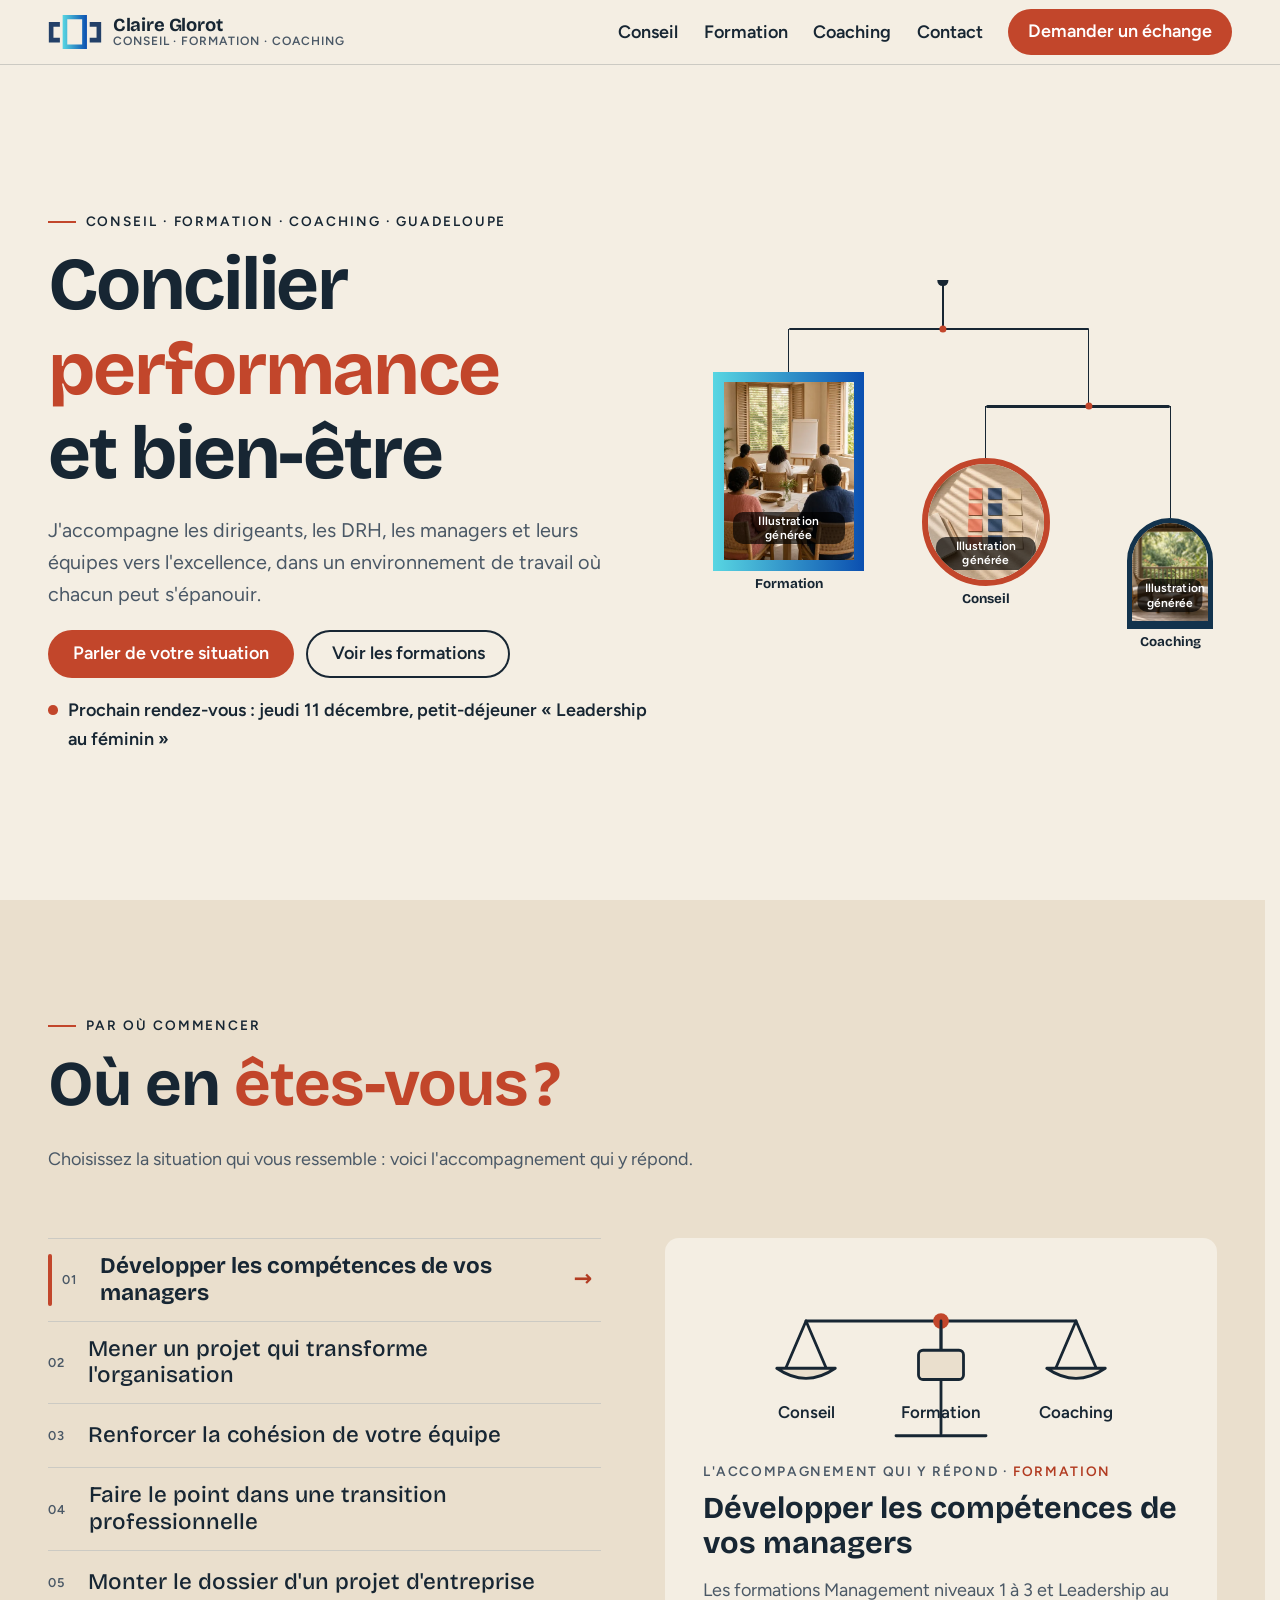
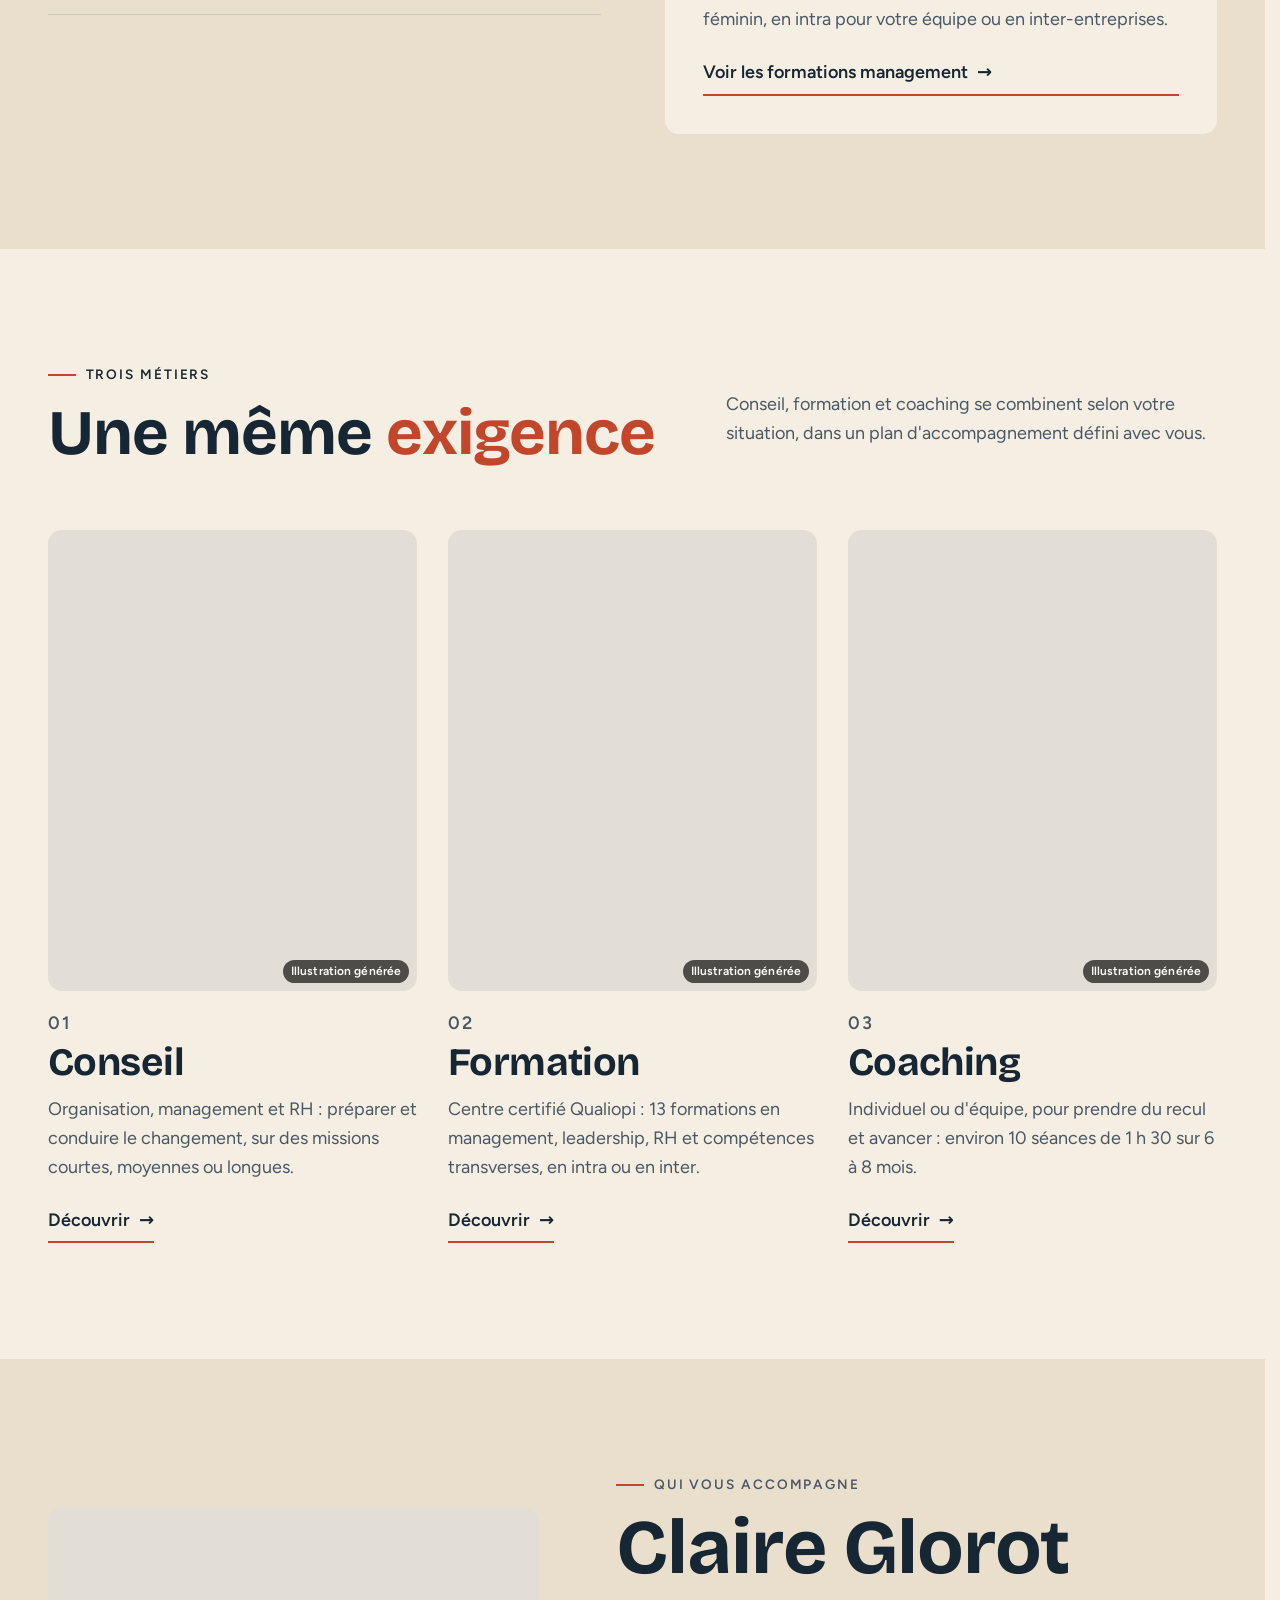
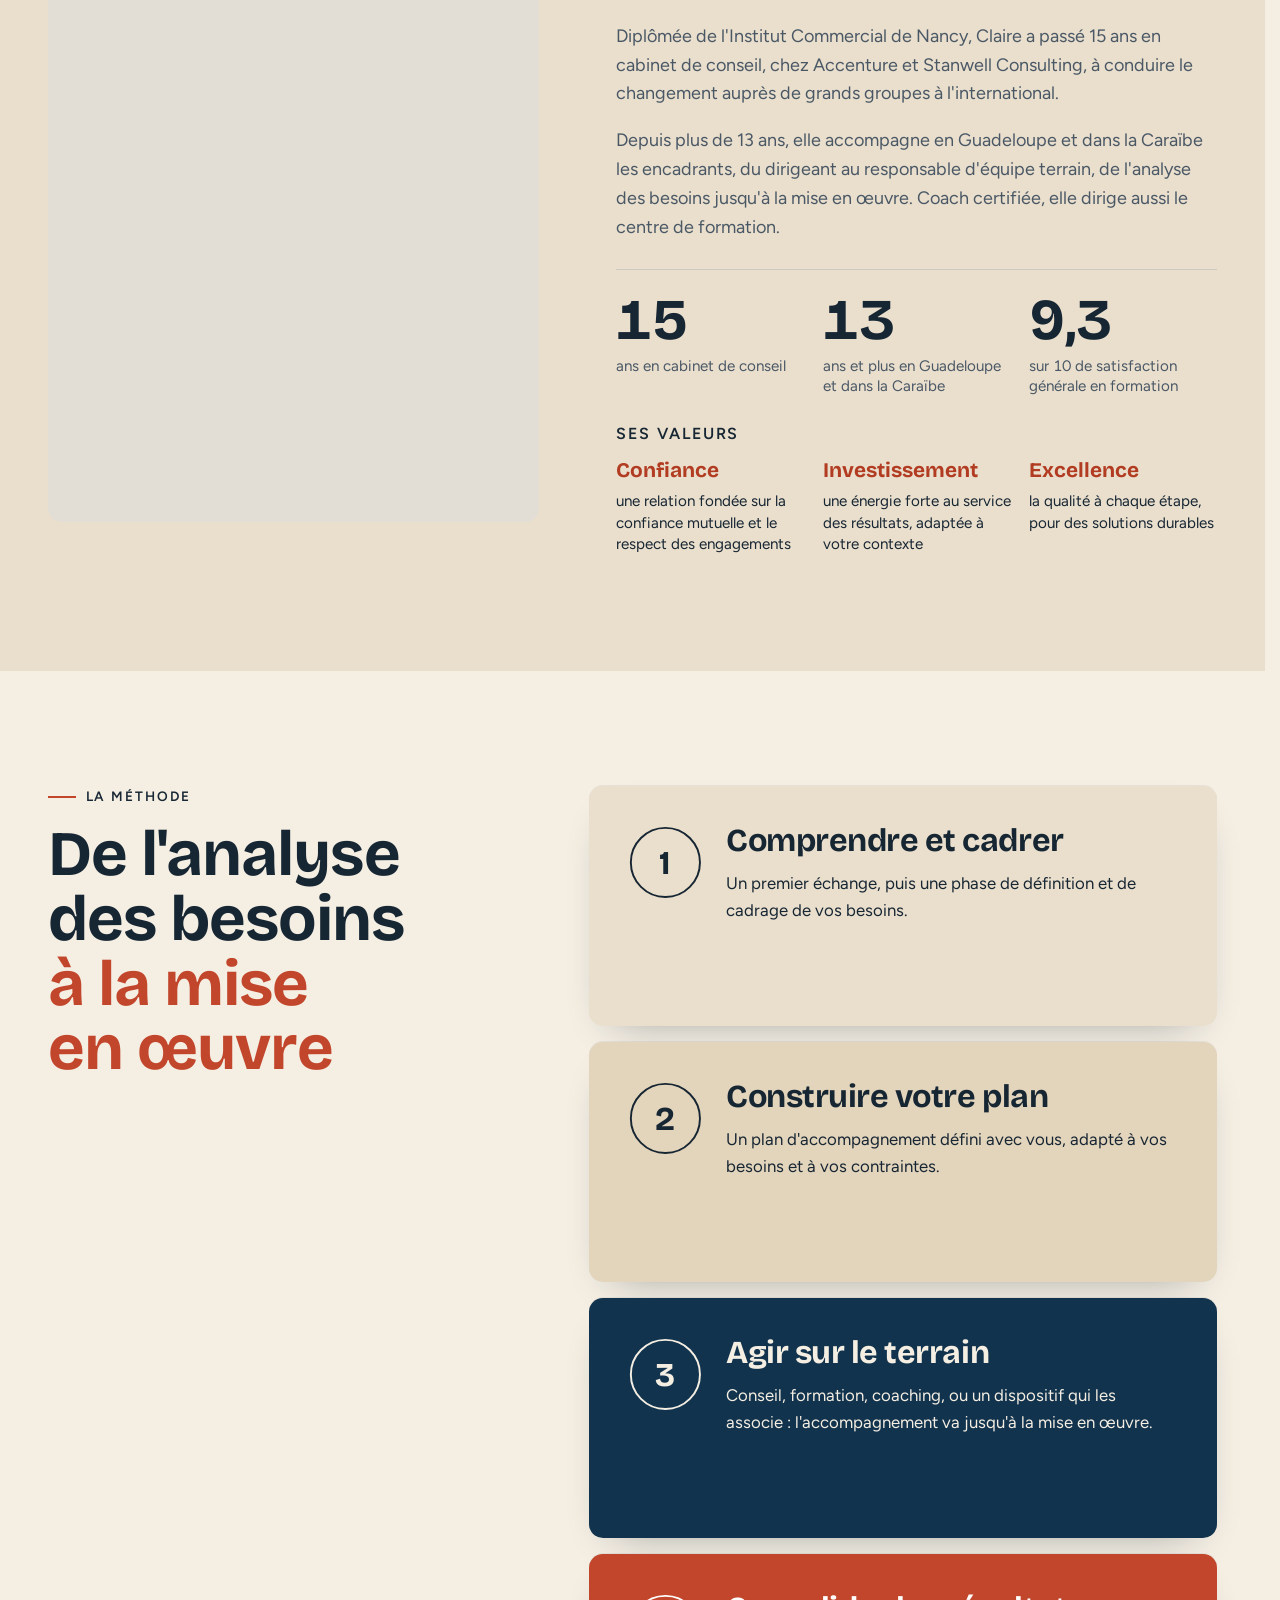
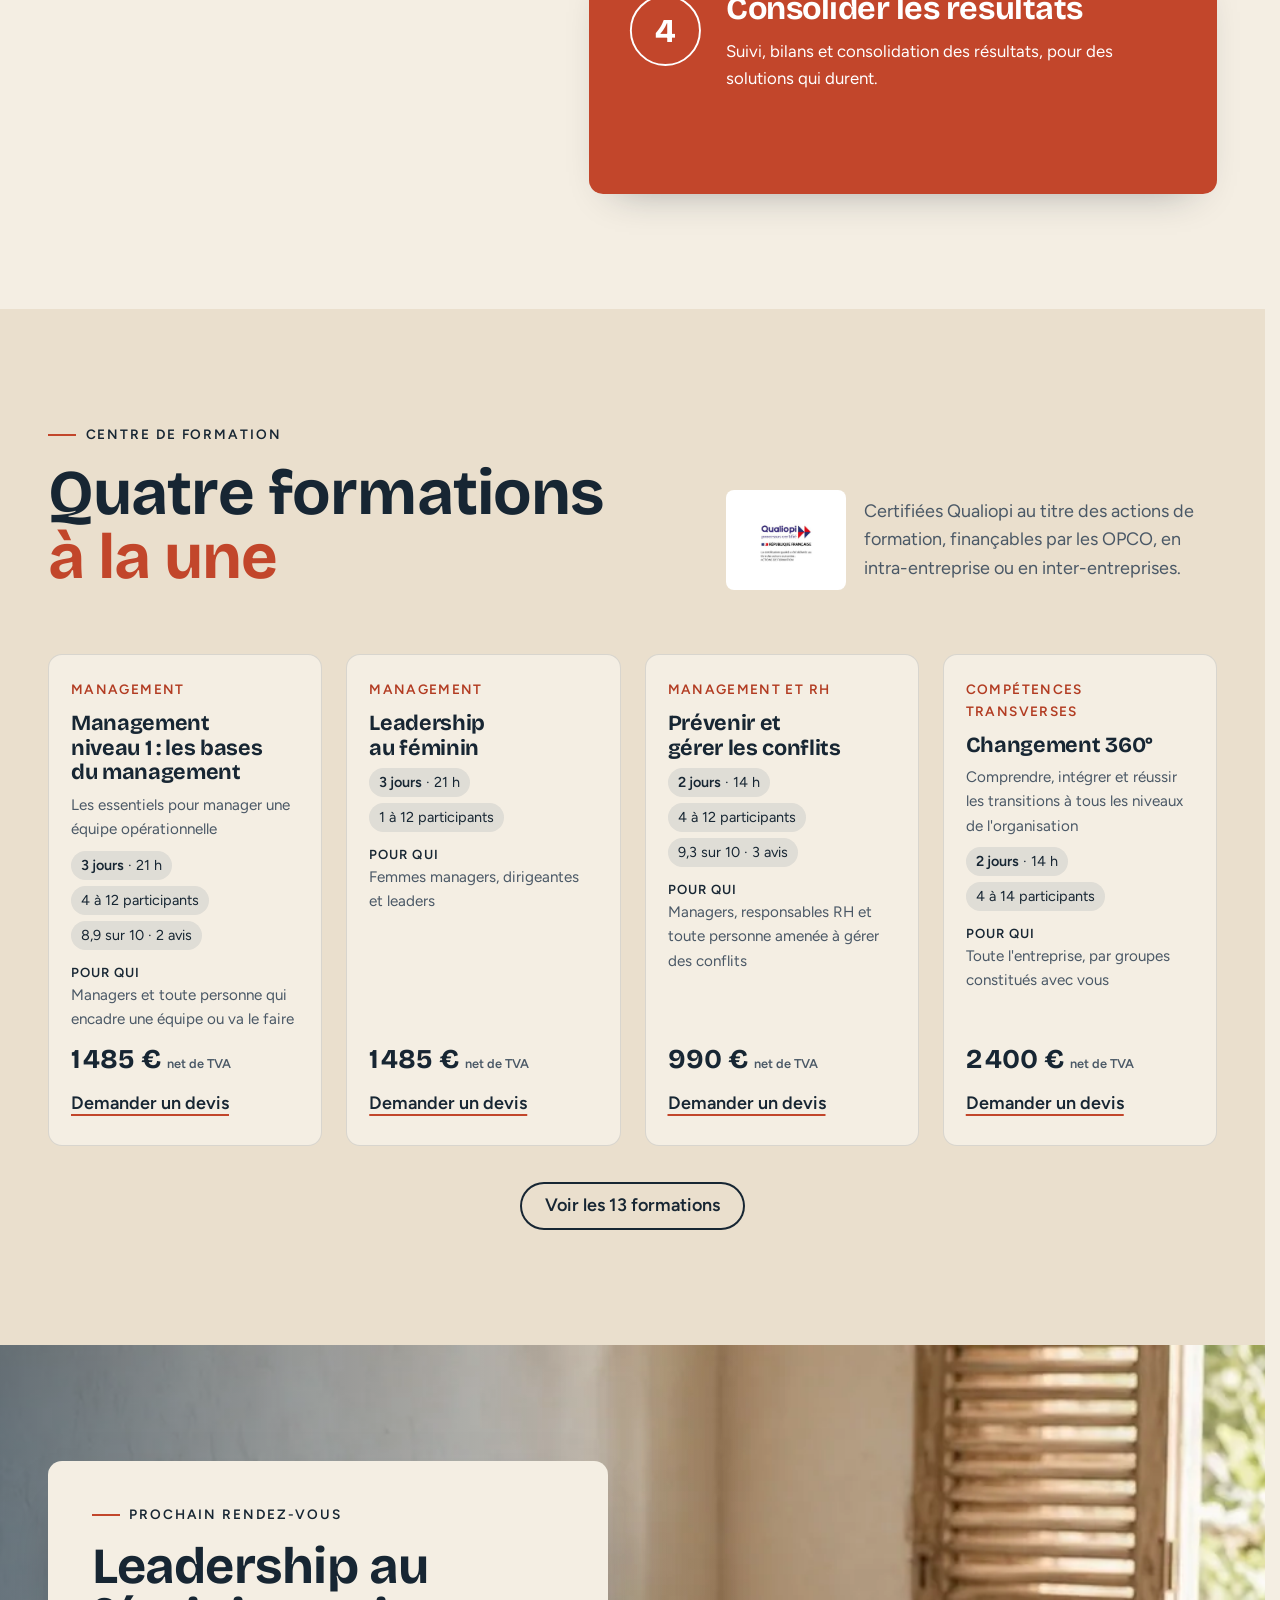
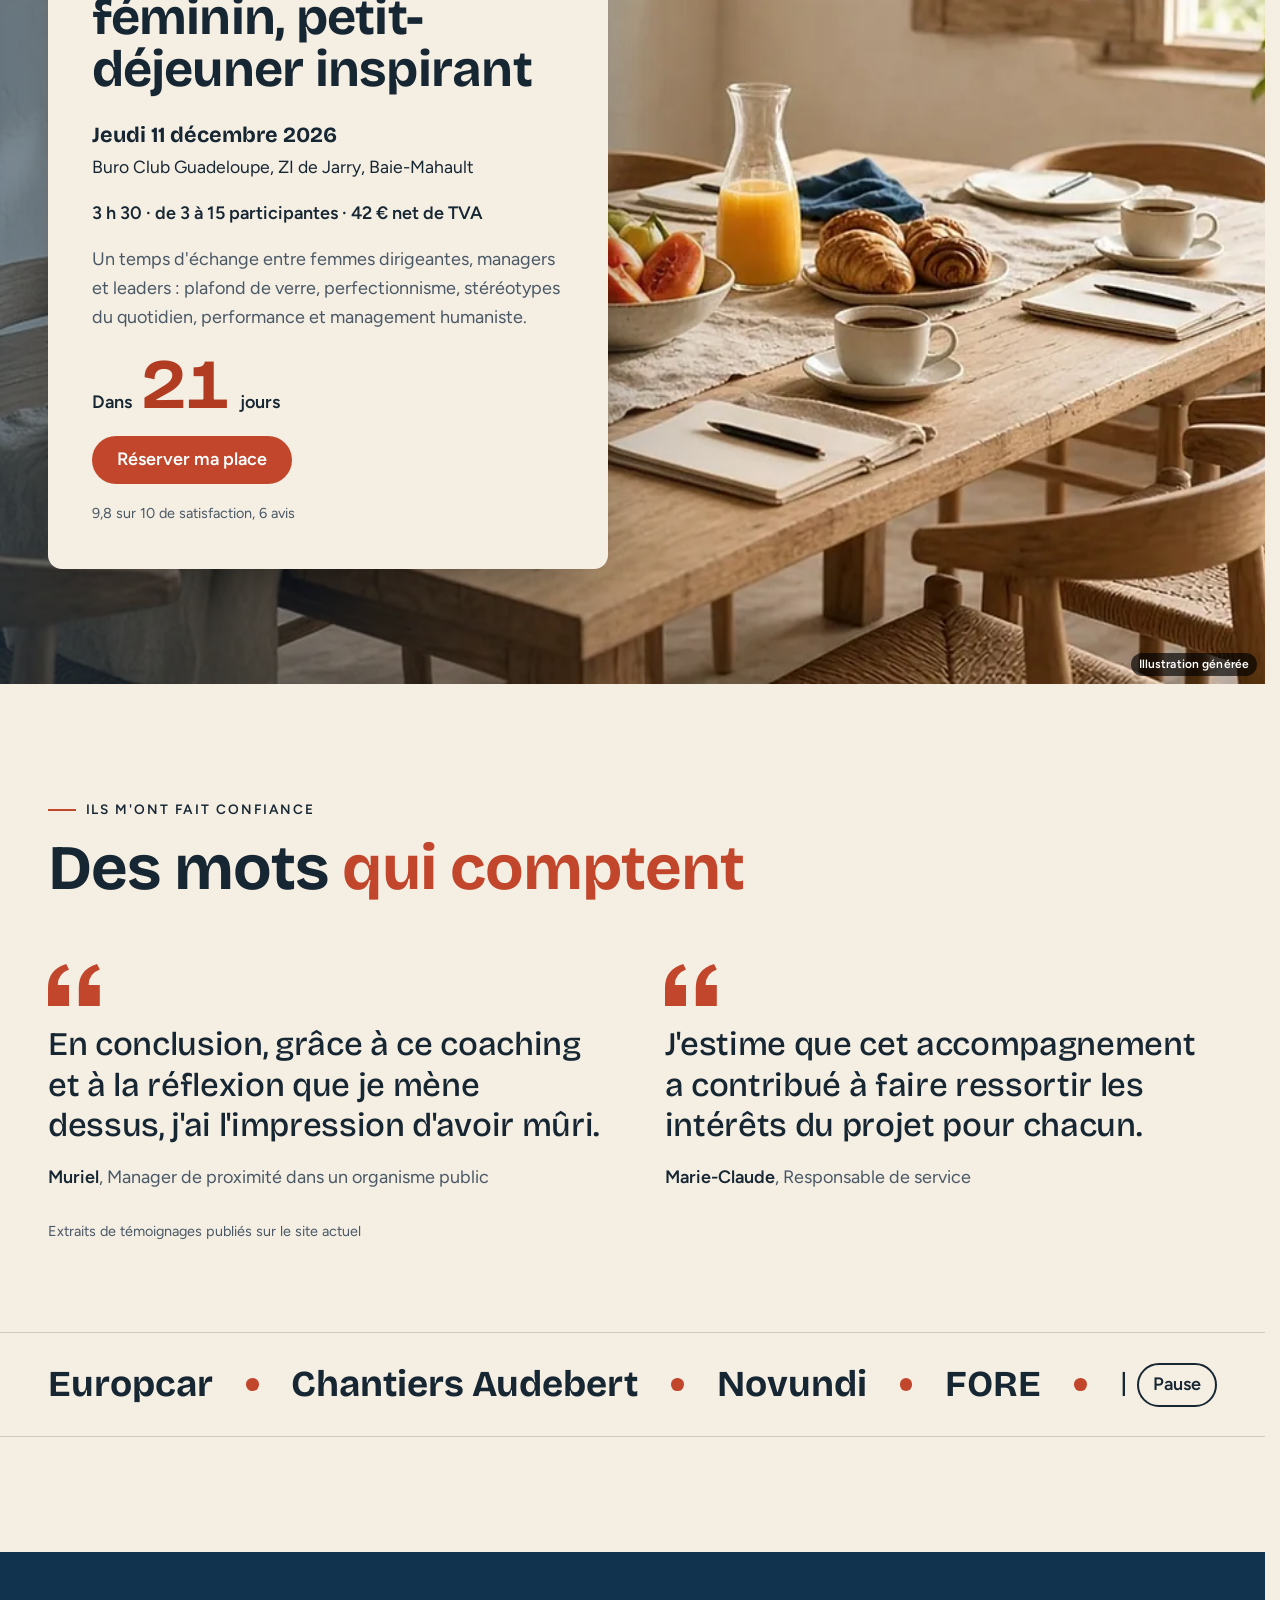
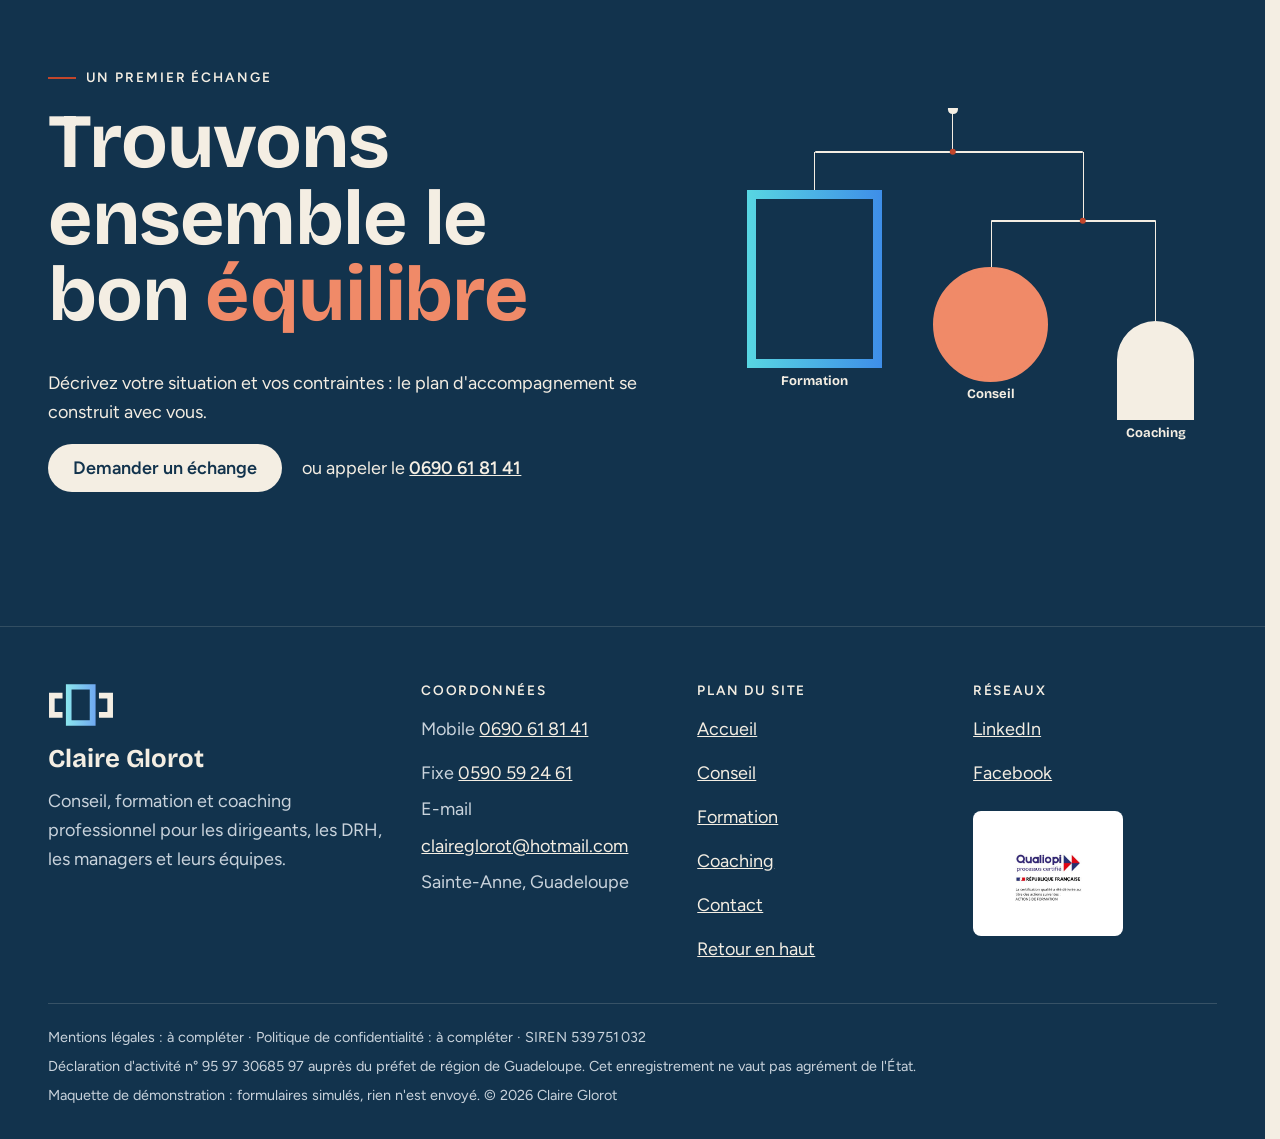
==== index.html @ 0be49cc4 "Maquette v1 Claire Glorot" ====
<!doctype html>
<html lang="fr" data-v="1" data-curseur>
<head>
<meta charset="utf-8">
<meta name="viewport" content="width=device-width, initial-scale=1, viewport-fit=cover">
<title>Claire Glorot · Conseil, formation et coaching en Guadeloupe</title>
<meta name="description" content="Conseil en organisation, management et RH, centre de formation certifié Qualiopi et coaching professionnel pour les dirigeants, DRH et managers, en Guadeloupe et dans la Caraïbe.">
<meta name="robots" content="noindex, nofollow">
<link rel="canonical" href="https://claireglorot-maquette.vercel.app/">
<style>:root{--fond:#F4EEE3;--texte:#172633;--voile-fond:#12334D;--ouverture-fond:#F4EEE3;--menu-fond:#F4EEE3}:root { --entete-h: 72px; --barres-h: 0px; } html { background: var(--fond); color: var(--texte); scrollbar-gutter: stable; } body { margin: 0; background: var(--fond); } html.js:not(.secours):not([data-arrivee="retour"]) [data-anime] { opacity: 0; } html.js:not(.secours):not([data-arrivee="retour"]) [data-anime].vu { opacity: 1; } [data-voile] { position: fixed; inset: 0; z-index: 900; background: var(--voile-fond); transform: translateY(100%); visibility: hidden; pointer-events: none; } html[data-arrivee="voile"]:not(.voile-leve):not(.secours) [data-voile] { transform: none; visibility: visible; } html.secours [data-voile] { visibility: hidden !important; } .ouverture-panneau { position: fixed; inset: 0; z-index: 850; display: none; place-content: center; justify-items: center; background: var(--ouverture-fond, var(--voile-fond)); color: var(--fond); text-align: center; } html.js[data-arrivee="intro"]:not(.secours):not(.intro-finie) .ouverture-panneau { display: grid; } html.defilement-bloque, html.defilement-bloque body, html.js[data-arrivee="intro"]:not(.secours):not(.intro-finie), html.js[data-arrivee="intro"]:not(.secours):not(.intro-finie) body, html[data-arrivee="voile"]:not(.voile-leve):not(.secours), html[data-arrivee="voile"]:not(.voile-leve):not(.secours) body { overflow: hidden; } html.js[data-arrivee="intro"]:not(.secours):not(.intro-finie) { background-color: var(--ouverture-fond, var(--voile-fond)); } html[data-arrivee="voile"]:not(.voile-leve):not(.secours) { background-color: var(--voile-fond); }</style>
<script>(function () {
var d = document.documentElement, ss = null, ls = null;
try { ss = window.sessionStorage; ls = window.localStorage; } catch (e) {}
d.classList.add('js');
var nav = performance.getEntriesByType ? performance.getEntriesByType('navigation')[0] : null;
var type = nav ? nav.type : 'navigate';
var depart = null;
try { depart = JSON.parse(ss.getItem('socle:depart') || 'null'); ss.removeItem('socle:depart'); } catch (e) {}
if (depart && !(Date.now() - depart.t < 15000)) depart = null;
var mode = type === 'back_forward' ? 'retour' : type === 'reload' ? 'intro' : depart ? 'voile' : 'intro';
d.setAttribute('data-arrivee', mode);
if (mode === 'voile' && depart.couleur) d.style.setProperty('--voile-fond', depart.couleur);
if (type === 'reload' && 'scrollRestoration' in history) {
history.scrollRestoration = 'manual';
}
try {
var choisie = ls && ls.getItem('socle:langue');
var langue = (d.lang || '').slice(0, 2);
if (choisie && choisie !== langue && type === 'navigate' && !depart) {
var alt = document.querySelector('link[rel="alternate"][hreflang="' + choisie + '"]');
if (alt) location.replace(new URL(alt.href).pathname + location.search + location.hash);
}
} catch (e) {}
setTimeout(function () { if (!d.classList.contains('demarre')) d.classList.add('secours'); }, 2000);
})();</script>
<link rel="preload" href="/assets/fonts/bricolage-700.woff2" as="font" type="font/woff2" crossorigin>
<link rel="preload" href="/assets/fonts/figtree-400.woff2" as="font" type="font/woff2" crossorigin>
<link rel="stylesheet" href="/assets/css/socle.css?v=1">
<link rel="stylesheet" href="/assets/css/modules.css?v=1">
<link rel="stylesheet" href="/assets/css/site.css?v=1">
<link rel="modulepreload" href="/assets/js/site.js?v=1">
<link rel="modulepreload" href="/assets/js/socle/index.js?v=1">
<script src="/assets/vendor/gsap.min.js" defer></script>
<script src="/assets/vendor/ScrollTrigger.min.js" defer></script>
<script src="/assets/vendor/SplitText.min.js" defer></script>
<script type="module" src="/assets/js/site.js?v=1"></script>
<meta name="theme-color" content="#F4EEE3">
<link rel="icon" href="/assets/images/favicon.svg" type="image/svg+xml">
<link rel="apple-touch-icon" href="/assets/images/apple-touch-icon.png">
<meta property="og:type" content="website">
<meta property="og:site_name" content="Claire Glorot">
<meta property="og:locale" content="fr_FR">
<meta property="og:title" content="Claire Glorot · Conseil, formation et coaching en Guadeloupe">
<meta property="og:description" content="Conseil en organisation, management et RH, centre de formation certifié Qualiopi et coaching professionnel pour les dirigeants, DRH et managers, en Guadeloupe et dans la Caraïbe.">
<meta property="og:url" content="https://claireglorot-maquette.vercel.app/">
<meta property="og:image" content="https://claireglorot-maquette.vercel.app/assets/partage/accueil-fr.jpg">
<meta property="og:image:width" content="1200">
<meta property="og:image:height" content="630">
<meta property="og:image:alt" content="Claire Glorot : concilier performance et bien-être">
<meta name="twitter:card" content="summary_large_image">
<script type="application/ld+json">{"@context":"https://schema.org","@type":"ProfessionalService","name":"Claire Glorot, conseil, formation et coaching professionnel","url":"https://claireglorot-maquette.vercel.app/","telephone":"+590690618141","email":"claireglorot@hotmail.com","address":{"@type":"PostalAddress","addressLocality":"Sainte-Anne","postalCode":"97180","addressRegion":"Guadeloupe","addressCountry":"FR"},"areaServed":["Guadeloupe","Caraïbe"],"founder":{"@type":"Person","name":"Claire Glorot"},"sameAs":["https://www.linkedin.com/in/claire-glorot-b45486/","https://www.facebook.com/claireglorot.formation"],"description":"Conseil en organisation, management et RH, centre de formation certifié Qualiopi et coaching professionnel."}</script>
</head>
<body id="haut">
<div data-voile data-forme="vague" aria-hidden="true"><svg class="voile-vague voile-vague--haut" viewBox="0 0 1440 120" preserveAspectRatio="none" aria-hidden="true"><path d="M0 120 C 240 20 480 20 720 70 S 1200 130 1440 40 V 120 H 0 Z"/></svg><svg class="voile-vague voile-vague--bas" viewBox="0 0 1440 120" preserveAspectRatio="none" aria-hidden="true"><path d="M0 0 C 240 100 480 100 720 50 S 1200 -10 1440 80 V 0 H 0 Z"/></svg><div class="voile-contenu"><img src="/assets/images/logo-clair.svg" alt="" width="84" height="56"><span data-voile-libelle>Accueil</span></div></div>
<div class="ouverture-panneau" data-ouverture aria-hidden="true">
  <img class="ouverture-logo" src="/assets/images/logo.svg" alt="" width="96" height="64" data-ouverture-objet>
  <p class="ouverture-nom">Claire Glorot</p>
  <span class="ouverture-trait"></span>
  <p class="ouverture-ligne">Conseil · Formation · Coaching</p>
</div>
<a class="evitement" href="#contenu">Aller au contenu</a>
<header data-entete>
  <div class="entete-rangee">
    <a class="entete-logo" href="/" data-libelle="Accueil" aria-label="Claire Glorot, Accueil" aria-current="page">
      <img src="/assets/images/logo.svg" alt="" width="54" height="36"><span class="entete-nom">Claire Glorot<small>Conseil · Formation · Coaching</small></span>
    </a>
    <nav data-nav aria-label="Navigation principale">
      <ul><li><a href="/conseil" data-libelle="Conseil">Conseil</a></li><li><a href="/formation" data-libelle="Formation">Formation</a></li><li><a href="/coaching" data-libelle="Coaching">Coaching</a></li><li><a href="/contact" data-libelle="Contact">Contact</a></li></ul>
    </nav>
    <div class="entete-actions">
      <a class="bouton" href="/contact#demande" data-libelle="Contact">Demander un échange</a>
      <button type="button" data-menu-bouton aria-controls="menu" aria-expanded="false" data-libelle-ouvrir="Menu" data-libelle-fermer="Fermer"><span data-libelle-bouton>Menu</span></button>
      <a class="menu-sansjs" href="#menu" data-menu-lien>Menu</a>
    </div>
  </div>
</header>
<script>/* Avant le premier affichage : rangées de la navigation (même règle que ajusterNav dans assets/js/socle/entete.js)
   et hauteur réelle de l'en-tête, pour que rien ne saute quand le JavaScript du site prend la main. */
(function () {
  var h = document.documentElement, u = document.querySelector('[data-nav] ul'), e = document.querySelector('[data-entete]');
  if (u) {
    var deborde = function () { return u.scrollWidth > u.clientWidth + 1; }, c = deborde();
    if (c && window.matchMedia('(min-width: 900px)').matches) {
      h.classList.add('nav-deux-rangees'); c = deborde();
      if (c) { h.classList.add('nav-deux-lignes'); var a = u.querySelector('a'); c = !a || u.getBoundingClientRect().height > a.getBoundingClientRect().height * 2.5; }
      if (c) h.classList.remove('nav-deux-rangees', 'nav-deux-lignes');
    }
    if (c) h.classList.add('nav-compacte');
  }
  if (e) h.style.setProperty('--entete-h', Math.round(e.getBoundingClientRect().height) + 'px');
})();</script>
<span id="menu-ferme" aria-hidden="true"></span>
<div id="menu" data-menu role="dialog" aria-modal="true" aria-label="Menu">
  <p class="menu-sansjs-fermer"><a href="#menu-ferme">Fermer</a></p>
  <ul><li style="--i:0"><a href="/" class="menu-lien" data-libelle="Accueil" aria-current="page">Accueil</a></li><li style="--i:1"><a href="/conseil" class="menu-lien" data-libelle="Conseil">Conseil</a></li><li style="--i:2"><a href="/formation" class="menu-lien" data-libelle="Formation">Formation</a></li><li style="--i:3"><a href="/coaching" class="menu-lien" data-libelle="Coaching">Coaching</a></li><li style="--i:4"><a href="/contact" class="menu-lien" data-libelle="Contact">Contact</a></li></ul>
  <p><a class="bouton" href="tel:+590690618141">Appeler 0690 61 81 41</a></p>
</div>
<main id="contenu" tabindex="-1">
<section class="hero ecran" id="debut">
  <div class="hero-texte">
    <p class="surtitre hero-surtitre masque-ecran-tres-bas">Conseil · Formation · Coaching · Guadeloupe</p>
    <h1 class="hero-titre" data-anime="gsap">
      <span class="ligne-masque"><span class="hero-ligne">Concilier</span></span>
      <span class="ligne-masque"><span class="hero-ligne mot">performance</span></span>
      <span class="ligne-masque"><span class="hero-ligne">et bien-être</span></span>
    </h1>
    <p class="hero-intro masque-ecran-bas" data-anime="gsap">J&#39;accompagne les dirigeants, les DRH, les managers et leurs équipes vers l&#39;excellence, dans un environnement de travail où chacun peut s&#39;épanouir.</p>
    <p class="hero-actions" data-anime="gsap">
      <a href="/contact#demande" class="bouton" data-libelle="Contact" data-action-principale data-survol="magnetique">Parler de votre situation</a>
      <a href="/formation#catalogue" class="bouton bouton--contour masque-ecran-tres-bas" data-libelle="Formation">Voir les formations</a>
    </p>
    <p class="hero-info" data-anime="gsap" data-info-cle data-rdv-info><span class="point" aria-hidden="true"></span><span data-rdv-avant>Prochain rendez-vous : jeudi 11 décembre, petit-déjeuner « Leadership au féminin »</span><span data-rdv-apres hidden>Formations certifiées Qualiopi, finançables par les OPCO</span></p>
  </div>
  <div class="hero-mobile"><div class="mobile" data-grille="manipuler" data-mobile data-effet="mobile" data-souris data-visuel role="group" aria-label="Mobile en équilibre : conseil, formation et coaching">
  <span class="mobile-crochet" aria-hidden="true"></span>
  <div class="pivot pivot--a" data-pivot data-omega="3.4" data-gain="1">
    <span class="mobile-barre mobile-barre--a" aria-hidden="true"></span>
    <div class="pivot pivot--a1" data-pivot data-omega="4.6" data-gain="-1.2">
      <span class="mobile-fil mobile-fil--a1" aria-hidden="true"></span>
      <a class="piece piece--cadre" href="/formation" data-libelle="Formation" data-iris-centre>
      <span class="piece-forme"><figure class="media piece-media" data-grok style="--cadrage:50% 50%">
  <picture>
    <img src="/assets/images/grok/piece-formation-800.webp" srcset="/assets/images/grok/piece-formation-400.webp 400w, /assets/images/grok/piece-formation-800.webp 800w" sizes="200px" alt="Formation" width="800" height="1067" loading="lazy" decoding="async">
  </picture><figcaption class="mention-ia">Illustration générée</figcaption>
</figure></span>
      <span class="piece-nom">Formation</span>
    </a>
    </div>
    <div class="pivot pivot--a2" data-pivot data-omega="4" data-gain="1.4" data-tombe>
      <span class="mobile-fil mobile-fil--a2" aria-hidden="true"></span>
      <div class="pivot pivot--b" data-pivot data-omega="4.4" data-gain="-1.6">
        <span class="mobile-barre mobile-barre--b" aria-hidden="true"></span>
        <div class="pivot pivot--b1" data-pivot data-omega="5" data-gain="1.8">
          <span class="mobile-fil mobile-fil--b1" aria-hidden="true"></span>
          <a class="piece piece--rond" href="/conseil" data-libelle="Conseil">
      <span class="piece-forme"><figure class="media piece-media" data-grok style="--cadrage:50% 50%">
  <picture>
    <img src="/assets/images/grok/piece-conseil-800.webp" srcset="/assets/images/grok/piece-conseil-400.webp 400w, /assets/images/grok/piece-conseil-800.webp 800w" sizes="200px" alt="Conseil" width="800" height="800" loading="lazy" decoding="async">
  </picture><figcaption class="mention-ia">Illustration générée</figcaption>
</figure></span>
      <span class="piece-nom">Conseil</span>
    </a>
          <span class="mobile-fil mobile-fil--perle" aria-hidden="true"></span><span class="mobile-perle" aria-hidden="true"></span>
        </div>
        <div class="pivot pivot--b2" data-pivot data-omega="4.2" data-gain="-2">
          <span class="mobile-fil mobile-fil--b2" aria-hidden="true"></span>
          <a class="piece piece--arche" href="/coaching" data-libelle="Coaching">
      <span class="piece-forme"><figure class="media piece-media" data-grok style="--cadrage:50% 50%">
  <picture>
    <img src="/assets/images/grok/piece-coaching-800.webp" srcset="/assets/images/grok/piece-coaching-400.webp 400w, /assets/images/grok/piece-coaching-800.webp 800w" sizes="200px" alt="Coaching" width="800" height="800" loading="lazy" decoding="async">
  </picture><figcaption class="mention-ia">Illustration générée</figcaption>
</figure></span>
      <span class="piece-nom">Coaching</span>
    </a>
        </div>
      </div>
    </div>
  </div>
</div></div>
</section>
<section class="orienteur bande bande--sable" id="situations">
  <div class="conteneur">
    <div class="tete-section">
      <p class="surtitre ">Par où commencer</p>
      <h2 class="titre " data-anime="lignes">Où en <em class="mot">êtes-vous ?</em></h2>
      <p data-anime>Choisissez la situation qui vous ressemble : voici l&#39;accompagnement qui y répond.</p>
    </div>
    <div class="orienteur-grille" data-orienteur>
      <div class="orienteur-choix" role="group" aria-label="Votre situation" data-anime="cascade">
        <button type="button" class="orienteur-bouton" data-situation="managers" data-metier="formation" aria-pressed="true" aria-controls="reponse-managers"><span class="orienteur-num">01</span>Développer les compétences de vos managers</button><button type="button" class="orienteur-bouton" data-situation="projet" data-metier="conseil" aria-pressed="false" aria-controls="reponse-projet"><span class="orienteur-num">02</span>Mener un projet qui transforme l&#39;organisation</button><button type="button" class="orienteur-bouton" data-situation="cohesion" data-metier="coaching" aria-pressed="false" aria-controls="reponse-cohesion"><span class="orienteur-num">03</span>Renforcer la cohésion de votre équipe</button><button type="button" class="orienteur-bouton" data-situation="transition" data-metier="coaching" aria-pressed="false" aria-controls="reponse-transition"><span class="orienteur-num">04</span>Faire le point dans une transition professionnelle</button><button type="button" class="orienteur-bouton" data-situation="dossier" data-metier="conseil" aria-pressed="false" aria-controls="reponse-dossier"><span class="orienteur-num">05</span>Monter le dossier d&#39;un projet d&#39;entreprise</button>
      </div>
      <div class="orienteur-reponses" aria-live="polite">
        <svg class="balance" viewBox="0 0 320 150" role="img" aria-label="Balance qui penche vers le conseil, la formation ou le coaching" data-effet="orienteur" data-visuel>
          <path class="balance-pied" d="M160 40 L160 140 M120 142 H200" />
          <g class="balance-fleau" data-balance>
            <path d="M40 40 H280" class="balance-barre" />
            <circle cx="160" cy="40" r="7" class="balance-axe" />
            <g class="balance-plateau" data-plateau="conseil"><path d="M40 40 L22 82 M40 40 L58 82" /><path d="M14 82 H66 Q40 100 14 82Z" /><text x="40" y="126">Conseil</text></g>
            <g class="balance-plateau" data-plateau="formation"><path d="M160 40 L160 70" /><rect x="140" y="66" width="40" height="26" rx="4" /><text x="160" y="126">Formation</text></g>
            <g class="balance-plateau" data-plateau="coaching"><path d="M280 40 L262 82 M280 40 L298 82" /><path d="M254 82 H306 Q280 100 254 82Z" /><text x="280" y="126">Coaching</text></g>
          </g>
        </svg>
        <div class="orienteur-reponse" id="reponse-managers" data-reponse="managers">
          <p class="orienteur-label">L&#39;accompagnement qui y répond · <strong>Formation</strong></p>
          <p class="orienteur-situation">Développer les compétences de vos managers</p>
          <p class="orienteur-texte">Les formations Management niveaux 1 à 3 et Leadership au féminin, en intra pour votre équipe ou en inter-entreprises.</p>
          <a href="/formation#catalogue" class="lien-fleche" data-libelle="Formation">Voir les formations management</a>
        </div><div class="orienteur-reponse" id="reponse-projet" data-reponse="projet" data-cache>
          <p class="orienteur-label">L&#39;accompagnement qui y répond · <strong>Conseil</strong></p>
          <p class="orienteur-situation">Mener un projet qui transforme l&#39;organisation</p>
          <p class="orienteur-texte">Accompagnement au changement, cadrage et gestion de projet ; la formation Changement 360° pour embarquer toute l&#39;entreprise.</p>
          <a href="/conseil#axes" class="lien-fleche" data-libelle="Conseil">Voir l&#39;accompagnement au changement</a>
        </div><div class="orienteur-reponse" id="reponse-cohesion" data-reponse="cohesion" data-cache>
          <p class="orienteur-label">L&#39;accompagnement qui y répond · <strong>Coaching d&#39;équipe</strong></p>
          <p class="orienteur-situation">Renforcer la cohésion de votre équipe</p>
          <p class="orienteur-texte">Six demi-journées de coaching d&#39;équipe sur 6 à 8 mois, ou la formation Cohésion et performance collective.</p>
          <a href="/coaching#equipe" class="lien-fleche" data-libelle="Coaching">Voir le coaching d&#39;équipe</a>
        </div><div class="orienteur-reponse" id="reponse-transition" data-reponse="transition" data-cache>
          <p class="orienteur-label">L&#39;accompagnement qui y répond · <strong>Coaching individuel</strong></p>
          <p class="orienteur-situation">Faire le point dans une transition professionnelle</p>
          <p class="orienteur-texte">Environ 10 séances de 1 h 30 sur 6 à 8 mois, avec un bilan à mi-parcours et à la fin.</p>
          <a href="/coaching#deroule" class="lien-fleche" data-libelle="Coaching">Voir le déroulé d&#39;un coaching</a>
        </div><div class="orienteur-reponse" id="reponse-dossier" data-reponse="dossier" data-cache>
          <p class="orienteur-label">L&#39;accompagnement qui y répond · <strong>Conseil</strong></p>
          <p class="orienteur-situation">Monter le dossier d&#39;un projet d&#39;entreprise</p>
          <p class="orienteur-texte">Définition d&#39;une feuille de route et d&#39;un plan stratégique de développement, en commençant par un échange stratégique.</p>
          <a href="/contact?sujet=conseil#demande" class="lien-fleche" data-libelle="Contact">Demander un échange stratégique</a>
        </div>
      </div>
    </div>
  </div>
</section>
<section class="metiers bande" id="metiers">
  <div class="conteneur">
    <div class="tete-section tete-section--ligne">
      <div><p class="surtitre ">Trois métiers</p><h2 class="titre " data-anime="lignes">Une même <em class="mot">exigence</em></h2></div>
      <p data-anime>Conseil, formation et coaching se combinent selon votre situation, dans un plan d&#39;accompagnement défini avec vous.</p>
    </div>
    <div class="metiers-grille" data-anime="cascade">
      <article class="metier">
        <figure class="media metier-media" data-grok data-fx="parallaxe" data-fx-force="8" style="--cadrage:50% 50%">
  <picture>
    <img src="/assets/images/grok/axe-conseil-1072.webp" srcset="/assets/images/grok/axe-conseil-480.webp 480w, /assets/images/grok/axe-conseil-800.webp 800w, /assets/images/grok/axe-conseil-1072.webp 1072w" sizes="(max-width: 760px) 100vw, 33vw" alt="Séminaire de direction sur une terrasse couverte" width="1072" height="1340" loading="lazy" decoding="async">
  </picture><figcaption class="mention-ia">Illustration générée</figcaption>
</figure>
        <p class="metier-num">01</p>
        <h3 class="metier-titre">Conseil</h3>
        <p>Organisation, management et RH : préparer et conduire le changement, sur des missions courtes, moyennes ou longues.</p>
        <a href="/conseil" class="lien-fleche" data-libelle="Conseil">Découvrir<span class="visuellement-cache"> : Conseil</span></a>
      </article><article class="metier">
        <figure class="media metier-media" data-grok data-fx="parallaxe" data-fx-force="8" style="--cadrage:50% 50%">
  <picture>
    <img src="/assets/images/grok/axe-formation-1072.webp" srcset="/assets/images/grok/axe-formation-480.webp 480w, /assets/images/grok/axe-formation-800.webp 800w, /assets/images/grok/axe-formation-1072.webp 1072w" sizes="(max-width: 760px) 100vw, 33vw" alt="Atelier de formation devant un mur de notes colorées" width="1072" height="1340" loading="lazy" decoding="async">
  </picture><figcaption class="mention-ia">Illustration générée</figcaption>
</figure>
        <p class="metier-num">02</p>
        <h3 class="metier-titre">Formation</h3>
        <p>Centre certifié Qualiopi : 13 formations en management, leadership, RH et compétences transverses, en intra ou en inter.</p>
        <a href="/formation" class="lien-fleche" data-libelle="Formation">Découvrir<span class="visuellement-cache"> : Formation</span></a>
      </article><article class="metier">
        <figure class="media metier-media" data-grok data-fx="parallaxe" data-fx-force="8" style="--cadrage:50% 50%">
  <picture>
    <img src="/assets/images/grok/axe-coaching-1072.webp" srcset="/assets/images/grok/axe-coaching-480.webp 480w, /assets/images/grok/axe-coaching-800.webp 800w, /assets/images/grok/axe-coaching-1072.webp 1072w" sizes="(max-width: 760px) 100vw, 33vw" alt="Une manager de dos face à une grande fenêtre" width="1072" height="1340" loading="lazy" decoding="async">
  </picture><figcaption class="mention-ia">Illustration générée</figcaption>
</figure>
        <p class="metier-num">03</p>
        <h3 class="metier-titre">Coaching</h3>
        <p>Individuel ou d&#39;équipe, pour prendre du recul et avancer : environ 10 séances de 1 h 30 sur 6 à 8 mois.</p>
        <a href="/coaching" class="lien-fleche" data-libelle="Coaching">Découvrir<span class="visuellement-cache"> : Coaching</span></a>
      </article>
    </div>
  </div>
</section>
<section class="claire bande bande--sable" id="claire">
  <div class="conteneur claire-grille">
    <figure class="media claire-media" data-anime="rideau" style="--cadrage:50% 30%">
  <picture><source media="(max-width: 760px) and (orientation: portrait)" srcset="/assets/images/claire-portrait-mobile-640.webp 640w, /assets/images/claire-portrait-mobile-1080.webp 1080w" sizes="(max-width: 760px) 100vw, 42vw">
    <img src="/assets/images/claire-portrait-1200.webp" srcset="/assets/images/claire-portrait-480.webp 480w, /assets/images/claire-portrait-800.webp 800w, /assets/images/claire-portrait-1200.webp 1200w" sizes="(max-width: 760px) 100vw, 42vw" alt="Claire Glorot, souriante, assise sur un fauteuil moutarde" width="1200" height="1500" loading="lazy" decoding="async">
  </picture>
</figure>
    <div class="claire-texte">
      <p class="surtitre ">Qui vous accompagne</p>
      <h2 class="titre titre--xl" data-anime="lettres">Claire Glorot</h2>
      <p data-anime>Diplômée de l&#39;Institut Commercial de Nancy, Claire a passé 15 ans en cabinet de conseil, chez Accenture et Stanwell Consulting, à conduire le changement auprès de grands groupes à l&#39;international.</p>
      <p data-anime>Depuis plus de 13 ans, elle accompagne en Guadeloupe et dans la Caraïbe les encadrants, du dirigeant au responsable d&#39;équipe terrain, de l&#39;analyse des besoins jusqu&#39;à la mise en œuvre. Coach certifiée, elle dirige aussi le centre de formation.</p>
      <ul class="chiffres" data-anime="cascade">
        <li><strong class="chiffre" data-compteur="15">15</strong> ans en cabinet de conseil</li>
        <li><strong class="chiffre" data-compteur="13">13</strong> ans et plus en Guadeloupe et dans la Caraïbe</li>
        <li><strong class="chiffre">9,3</strong> sur 10 de satisfaction générale en formation</li>
      </ul>
      <h3 class="valeurs-titre">Ses valeurs</h3>
      <dl class="valeurs" data-anime="cascade">
        <div><dt>Confiance</dt><dd>une relation fondée sur la confiance mutuelle et le respect des engagements</dd></div>
        <div><dt>Investissement</dt><dd>une énergie forte au service des résultats, adaptée à votre contexte</dd></div>
        <div><dt>Excellence</dt><dd>la qualité à chaque étape, pour des solutions durables</dd></div>
      </dl>
    </div>
  </div>
</section>
<section class="methode bande" id="methode">
  <div class="conteneur methode-grille">
    <div class="methode-tete">
      <p class="surtitre ">La méthode</p>
      <h2 class="titre " data-anime="lignes">De l&#39;analyse des besoins <em class="mot">à la mise en œuvre</em></h2>
    </div>
    <ol class="etapes" data-etapes>
      <li class="etape" style="--n:1" data-effet="etapes-empilees">
        <svg class="etape-num" viewBox="0 0 120 120" aria-hidden="true" data-visuel><circle cx="60" cy="60" r="54" /><text x="60" y="78">1</text></svg>
        <div><h3>Comprendre et cadrer</h3><p>Un premier échange, puis une phase de définition et de cadrage de vos besoins.</p></div>
      </li><li class="etape" style="--n:2" data-effet="etapes-empilees">
        <svg class="etape-num" viewBox="0 0 120 120" aria-hidden="true" data-visuel><circle cx="60" cy="60" r="54" /><text x="60" y="78">2</text></svg>
        <div><h3>Construire votre plan</h3><p>Un plan d&#39;accompagnement défini avec vous, adapté à vos besoins et à vos contraintes.</p></div>
      </li><li class="etape" style="--n:3" data-effet="etapes-empilees">
        <svg class="etape-num" viewBox="0 0 120 120" aria-hidden="true" data-visuel><circle cx="60" cy="60" r="54" /><text x="60" y="78">3</text></svg>
        <div><h3>Agir sur le terrain</h3><p>Conseil, formation, coaching, ou un dispositif qui les associe : l&#39;accompagnement va jusqu&#39;à la mise en œuvre.</p></div>
      </li><li class="etape" style="--n:4" data-effet="etapes-empilees">
        <svg class="etape-num" viewBox="0 0 120 120" aria-hidden="true" data-visuel><circle cx="60" cy="60" r="54" /><text x="60" y="78">4</text></svg>
        <div><h3>Consolider les résultats</h3><p>Suivi, bilans et consolidation des résultats, pour des solutions qui durent.</p></div>
      </li>
    </ol>
  </div>
</section>
<section class="une bande bande--sable" id="formations">
  <div class="conteneur">
    <div class="tete-section tete-section--ligne">
      <div><p class="surtitre ">Centre de formation</p><h2 class="titre " data-anime="lignes">Quatre formations <em class="mot">à la une</em></h2></div>
      <div class="une-qualiopi" data-anime>
        <img src="/assets/images/qualiopi.jpg" alt="Certification Qualiopi au titre des actions de formation." width="500" height="406" loading="lazy">
        <p>Certifiées Qualiopi au titre des actions de formation, finançables par les OPCO, en intra-entreprise ou en inter-entreprises.</p>
      </div>
    </div>
    <div class="fiches fiches--une" data-anime="cascade" tabindex="0" role="region" aria-label="Formations à la une, à faire glisser" data-galerie>
      <div class="fiche-cadre" data-fx="vitesse"><article class="fiche fiche--management" id="une-management-1">
  <p class="fiche-cat">Management</p>
  <h3 class="fiche-titre">Management niveau 1 : les bases du management</h3>
  <p class="fiche-sous">Les essentiels pour manager une équipe opérationnelle</p>
  <ul class="fiche-infos">
    <li><strong>3 jours</strong> · 21 h</li>
    <li>4 à 12 participants</li>
    <li>8,9 sur 10 · 2 avis</li>
  </ul>
  <p class="fiche-public"><span>Pour qui</span> Managers et toute personne qui encadre une équipe ou va le faire</p>
  <p class="fiche-prix" data-prix>1 485 € <small>net de TVA</small></p>
  <a href="/contact?sujet=formation&amp;formation=management-1#demande" class="fiche-lien" data-libelle="Contact">Demander un devis<span class="visuellement-cache"> : Management niveau 1 : les bases du management</span></a>
</article></div><div class="fiche-cadre" data-fx="vitesse"><article class="fiche fiche--management" id="une-leadership-feminin">
  <p class="fiche-cat">Management</p>
  <h3 class="fiche-titre">Leadership au féminin</h3>
  <ul class="fiche-infos">
    <li><strong>3 jours</strong> · 21 h</li>
    <li>1 à 12 participants</li>
  </ul>
  <p class="fiche-public"><span>Pour qui</span> Femmes managers, dirigeantes et leaders</p>
  <p class="fiche-prix" data-prix>1 485 € <small>net de TVA</small></p>
  <a href="/contact?sujet=formation&amp;formation=leadership-feminin#demande" class="fiche-lien" data-libelle="Contact">Demander un devis<span class="visuellement-cache"> : Leadership au féminin</span></a>
</article></div><div class="fiche-cadre" data-fx="vitesse"><article class="fiche fiche--rh" id="une-conflits">
  <p class="fiche-cat">Management et RH</p>
  <h3 class="fiche-titre">Prévenir et gérer les conflits</h3>
  <ul class="fiche-infos">
    <li><strong>2 jours</strong> · 14 h</li>
    <li>4 à 12 participants</li>
    <li>9,3 sur 10 · 3 avis</li>
  </ul>
  <p class="fiche-public"><span>Pour qui</span> Managers, responsables RH et toute personne amenée à gérer des conflits</p>
  <p class="fiche-prix" data-prix>990 € <small>net de TVA</small></p>
  <a href="/contact?sujet=formation&amp;formation=conflits#demande" class="fiche-lien" data-libelle="Contact">Demander un devis<span class="visuellement-cache"> : Prévenir et gérer les conflits</span></a>
</article></div><div class="fiche-cadre" data-fx="vitesse"><article class="fiche fiche--transverses" id="une-changement-360">
  <p class="fiche-cat">Compétences transverses</p>
  <h3 class="fiche-titre">Changement 360°</h3>
  <p class="fiche-sous">Comprendre, intégrer et réussir les transitions à tous les niveaux de l&#39;organisation</p>
  <ul class="fiche-infos">
    <li><strong>2 jours</strong> · 14 h</li>
    <li>4 à 14 participants</li>
  </ul>
  <p class="fiche-public"><span>Pour qui</span> Toute l&#39;entreprise, par groupes constitués avec vous</p>
  <p class="fiche-prix" data-prix>2 400 € <small>net de TVA</small></p>
  <a href="/contact?sujet=formation&amp;formation=changement-360#demande" class="fiche-lien" data-libelle="Contact">Demander un devis<span class="visuellement-cache"> : Changement 360°</span></a>
</article></div>
    </div>
    <p class="une-tout"><a href="/formation#catalogue" class="bouton bouton--contour" data-libelle="Formation">Voir les 13 formations</a></p>
  </div>
</section>
<section class="rdv bande rdv--photo" id="rendez-vous" data-rdv data-date="2026-12-11" data-aujourdhui="C&#39;est aujourd&#39;hui">
  <figure class="media rdv-media" data-grok data-fx="zoom" style="--cadrage:62% 50%">
  <picture><source media="(max-width: 760px) and (orientation: portrait)" srcset="/assets/images/grok/petit-dejeuner-mobile-640.webp 640w, /assets/images/grok/petit-dejeuner-mobile-1080.webp 1080w" sizes="100vw">
    <img src="/assets/images/grok/petit-dejeuner-1280.webp" srcset="/assets/images/grok/petit-dejeuner-640.webp 640w, /assets/images/grok/petit-dejeuner-1280.webp 1280w, /assets/images/grok/petit-dejeuner-1600.webp 1600w" sizes="100vw" alt="Leadership au féminin, petit-déjeuner inspirant" width="1280" height="720" loading="lazy" decoding="async">
  </picture><figcaption class="mention-ia">Illustration générée</figcaption>
</figure>
  <div class="conteneur rdv-grille">
    <div class="rdv-carte" data-anime>
      <p class="surtitre ">Prochain rendez-vous</p>
      <h2 class="titre titre--l">Leadership au féminin, petit-déjeuner inspirant</h2>
      <p class="rdv-date"><strong>Jeudi 11 décembre 2026</strong><br>Buro Club Guadeloupe, ZI de Jarry, Baie-Mahault</p>
      <p class="rdv-details">3 h 30 · de 3 à 15 participantes · 42 € net de TVA</p>
      <p class="rdv-texte">Un temps d&#39;échange entre femmes dirigeantes, managers et leaders : plafond de verre, perfectionnisme, stéréotypes du quotidien, performance et management humaniste.</p>
      <div class="rdv-avant">
        <p class="rdv-compte" data-effet="compte-a-rebours" aria-live="off"><span class="rdv-dans">Dans</span> <strong data-rdv-jours>21</strong> <span data-rdv-mot>jours</span></p>
        <p><a href="/contact?sujet=petit-dejeuner&amp;formation=petit-dejeuner#demande" class="bouton" data-libelle="Contact" data-survol="magnetique">Réserver ma place</a></p>
      </div>
      <div class="rdv-apres" hidden>
        <p>Ce petit-déjeuner a eu lieu le 11 décembre 2026.</p>
        <p><a href="/contact?sujet=petit-dejeuner#demande" class="bouton" data-libelle="Contact">Être informée des prochaines dates</a></p>
      </div>
      <p class="rdv-note">9,8 sur 10 de satisfaction, 6 avis</p>
    </div>
  </div>
</section>
<section class="confiance bande" id="confiance">
  <div class="conteneur">
    <div class="tete-section">
      <p class="surtitre ">Ils m&#39;ont fait confiance</p>
      <h2 class="titre " data-anime="lignes">Des mots <em class="mot">qui comptent</em></h2>
    </div>
    <div class="temoignages">
      <figure class="temoignage">
        <svg class="guillemet" viewBox="0 0 80 60" aria-hidden="true" data-visuel><path d="M0 60V34Q0 8 26 0l4 8Q14 14 14 30h16v30zm44 0V34q0-26 26-34l4 8Q58 14 58 30h16v30z"/></svg>
        <blockquote data-anime="mots">En conclusion, grâce à ce coaching et à la réflexion que je mène dessus, j&#39;ai l&#39;impression d&#39;avoir mûri.</blockquote>
        <figcaption><strong>Muriel</strong>, Manager de proximité dans un organisme public</figcaption>
      </figure>
      <figure class="temoignage">
        <svg class="guillemet" viewBox="0 0 80 60" aria-hidden="true"><path d="M0 60V34Q0 8 26 0l4 8Q14 14 14 30h16v30zm44 0V34q0-26 26-34l4 8Q58 14 58 30h16v30z"/></svg>
        <blockquote data-anime="mots">J&#39;estime que cet accompagnement a contribué à faire ressortir les intérêts du projet pour chacun.</blockquote>
        <figcaption><strong>Marie-Claude</strong>, Responsable de service</figcaption>
      </figure>
    </div>
    <p class="confiance-note">Extraits de témoignages publiés sur le site actuel</p>
  </div>
  <div class="ruban-section" aria-label="Entreprises et établissements accompagnés" role="group" data-visuel>
    <p class="visuellement-cache">Entreprises et établissements accompagnés : Europcar, Chantiers Audebert, Novundi, FORE, DRSM, Clubfunding, CMC Caraïbe Management Construction</p>
    <div class="ruban" id="ruban-clients" data-boucle-css data-ruban aria-hidden="true"><p><span>Europcar</span><span>Chantiers Audebert</span><span>Novundi</span><span>FORE</span><span>DRSM</span><span>Clubfunding</span><span>CMC Caraïbe Management Construction</span><span>Europcar</span><span>Chantiers Audebert</span><span>Novundi</span><span>FORE</span><span>DRSM</span><span>Clubfunding</span><span>CMC Caraïbe Management Construction</span></p></div>
    <button type="button" class="ruban-pause" data-pause-pour="ruban-clients" data-libelle-pause="Pause" data-libelle-lecture="Lecture"><span data-libelle-bouton>Pause</span></button>
  </div>
</section>
<section class="appel bande bande--ocean" id="appel">
  <div class="conteneur appel-grille">
    <div class="appel-texte">
      <p class="surtitre ">Un premier échange</p>
      <h2 class="titre titre--xl" data-anime="lignes">Trouvons ensemble le bon <em class="mot">équilibre</em></h2>
      <p data-anime>Décrivez votre situation et vos contraintes : le plan d&#39;accompagnement se construit avec vous.</p>
      <p class="appel-actions" data-anime>
        <a href="/contact#demande" class="bouton bouton--clair" data-libelle="Contact" data-survol="magnetique">Demander un échange</a>
        <span class="appel-tel">ou appeler le <a href="tel:+590690618141">0690 61 81 41</a></span>
      </p>
    </div>
    <div class="mobile mobile--simple" data-grille="fil" data-mobile data-effet="mobile-appel" data-souris data-visuel role="group" aria-label="Mobile en équilibre : conseil, formation et coaching">
  <span class="mobile-crochet" aria-hidden="true"></span>
  <div class="pivot pivot--a" data-pivot data-omega="3.4" data-gain="1">
    <span class="mobile-barre mobile-barre--a" aria-hidden="true"></span>
    <div class="pivot pivot--a1" data-pivot data-omega="4.6" data-gain="-1.2">
      <span class="mobile-fil mobile-fil--a1" aria-hidden="true"></span>
      <a class="piece piece--cadre" href="/formation" data-libelle="Formation">
      <span class="piece-forme"></span>
      <span class="piece-nom">Formation</span>
    </a>
    </div>
    <div class="pivot pivot--a2" data-pivot data-omega="4" data-gain="1.4" data-tombe>
      <span class="mobile-fil mobile-fil--a2" aria-hidden="true"></span>
      <div class="pivot pivot--b" data-pivot data-omega="4.4" data-gain="-1.6">
        <span class="mobile-barre mobile-barre--b" aria-hidden="true"></span>
        <div class="pivot pivot--b1" data-pivot data-omega="5" data-gain="1.8">
          <span class="mobile-fil mobile-fil--b1" aria-hidden="true"></span>
          <a class="piece piece--rond" href="/conseil" data-libelle="Conseil">
      <span class="piece-forme"></span>
      <span class="piece-nom">Conseil</span>
    </a>
          <span class="mobile-fil mobile-fil--perle" aria-hidden="true"></span><span class="mobile-perle" aria-hidden="true"></span>
        </div>
        <div class="pivot pivot--b2" data-pivot data-omega="4.2" data-gain="-2">
          <span class="mobile-fil mobile-fil--b2" aria-hidden="true"></span>
          <a class="piece piece--arche" href="/coaching" data-libelle="Coaching">
      <span class="piece-forme"></span>
      <span class="piece-nom">Coaching</span>
    </a>
        </div>
      </div>
    </div>
  </div>
</div>
  </div>
</section>
</main>
<footer class="pied" id="pied">
  <div class="conteneur pied-grille">
    <div class="pied-marque">
      <img src="/assets/images/logo-clair.svg" alt="" width="66" height="44">
      <p class="pied-nom">Claire Glorot</p>
      <p>Conseil, formation et coaching professionnel pour les dirigeants, les DRH, les managers et leurs équipes.</p>
    </div>
    <div>
      <h2 class="pied-titre">Coordonnées</h2>
      <ul>
        <li>Mobile <a href="tel:+590690618141">0690 61 81 41</a></li>
        <li>Fixe <a href="tel:+590590592461">0590 59 24 61</a></li>
        <li class="pied-mail">E-mail <a href="mailto:claireglorot@hotmail.com">claireglorot@hotmail.com</a></li>
        <li>Sainte-Anne, Guadeloupe</li>
      </ul>
    </div>
    <nav aria-label="Plan du site">
      <h2 class="pied-titre">Plan du site</h2>
      <ul><li><a href="/" data-libelle="Accueil" aria-current="page">Accueil</a></li><li><a href="/conseil" data-libelle="Conseil">Conseil</a></li><li><a href="/formation" data-libelle="Formation">Formation</a></li><li><a href="/coaching" data-libelle="Coaching">Coaching</a></li><li><a href="/contact" data-libelle="Contact">Contact</a></li><li><a href="#haut" data-sans-transition>Retour en haut</a></li></ul>
    </nav>
    <div>
      <h2 class="pied-titre">Réseaux</h2>
      <ul>
        <li><a href="https://www.linkedin.com/in/claire-glorot-b45486/" target="_blank" rel="noopener">LinkedIn<span class="visuellement-cache"> (nouvel onglet)</span></a></li>
        <li><a href="https://www.facebook.com/claireglorot.formation" target="_blank" rel="noopener">Facebook<span class="visuellement-cache"> (nouvel onglet)</span></a></li>
      </ul>
      <figure class="pied-qualiopi"><img src="/assets/images/qualiopi.jpg" alt="Certification Qualiopi au titre des actions de formation." width="500" height="406" loading="lazy"></figure>
    </div>
  </div>
  <div class="conteneur pied-bas">
    <p>Mentions légales : à compléter · Politique de confidentialité : à compléter · SIREN 539 751 032</p>
    <p>Déclaration d&#39;activité n° 95 97 30685 97 auprès du préfet de région de Guadeloupe. Cet enregistrement ne vaut pas agrément de l&#39;État.</p>
    <p>Maquette de démonstration : formulaires simulés, rien n&#39;est envoyé. © 2026 Claire Glorot</p>
  </div>
</footer>
<div data-barre-fixe>
  <a class="bouton bouton--contour" href="tel:+590690618141">Appeler</a>
  <a class="bouton" href="/contact#demande" data-libelle="Contact">Demander un échange</a>
</div>
</body>
</html>
---- assets/css/socle.css ----
/* Socle : règles communes à toutes les maquettes. Le style du projet va dans site.css.
   Les couleurs et polices du projet se règlent par les variables ci-dessous (redéfinies dans site.css). */
:root {
  --police-titres: Georgia, 'Times New Roman', serif;
  --police-texte: system-ui, -apple-system, 'Segoe UI', Roboto, sans-serif;
  --accent: #b3361f;
  --texte-doux: color-mix(in srgb, var(--texte) 78%, var(--fond));
  --ligne: color-mix(in srgb, var(--texte) 18%, var(--fond));
  --gouttiere: clamp(16px, 4vw, 48px);
  --largeur: 1240px;
  --rayon: 6px;
  --duree: .7s;
  --courbe: cubic-bezier(.22, 1, .36, 1);
}

*, *::before, *::after { box-sizing: border-box; }
html { -webkit-text-size-adjust: 100%; text-size-adjust: 100%; }
body {
  font-family: var(--police-texte); font-size: clamp(1rem, .96rem + .2vw, 1.125rem); line-height: 1.6;
  padding-bottom: var(--barres-h); overflow-x: clip;
}
img, picture, video, canvas, svg { display: block; max-width: 100%; }
img, video { height: auto; }
h1, h2, h3, h4 { font-family: var(--police-titres); line-height: 1.08; margin: 0 0 .5em; text-wrap: balance; font-weight: 600; }
p, li, dd, figcaption { text-wrap: pretty; }
p { margin: 0 0 1em; }
a { color: inherit; }
a[href^="mailto:"] { overflow-wrap: anywhere; }
button, input, select, textarea { font: inherit; color: inherit; }
button { cursor: pointer; }
:where(a, button, input, select, textarea, summary, [tabindex]) { -webkit-tap-highlight-color: transparent; }
:focus { outline: none; }
:focus-visible { outline: 3px solid var(--accent); outline-offset: 3px; border-radius: 2px; }
[id] { scroll-margin-top: calc(var(--entete-h) + 12px); scroll-margin-bottom: calc(var(--barres-h) + 12px); }
/* Lien profond vers une scène qui cache l'en-tête : elle arrive tout en haut de l'écran (comme aller() du socle). */
html.js:not(.secours) :is([data-entete-cache], [data-entete-cache] [id], [data-fx="plein-ecran"], [data-fx="plein-ecran"] [id]) { scroll-margin-top: 0; }
[hidden] { display: none !important; }

.visuellement-cache {
  position: absolute !important; width: 1px; height: 1px; padding: 0; margin: -1px;
  overflow: hidden; clip: rect(0 0 0 0); white-space: nowrap; border: 0;
}
.evitement {
  position: fixed; left: 12px; top: 12px; z-index: 1000; padding: 12px 16px; background: var(--texte); color: var(--fond);
  transform: translateY(-160%); text-decoration: none;
}
.evitement:focus-visible { transform: none; }
.conteneur { width: min(100% - 2 * var(--gouttiere), var(--largeur)); margin-inline: auto; }
.chiffres { font-variant-numeric: tabular-nums; }

/* Boutons : zones tactiles d'au moins 44 px. */
.bouton {
  display: inline-flex; align-items: center; justify-content: center; gap: .5em;
  min-height: 48px; min-width: 44px; padding: .7em 1.4em; border-radius: 999px;
  background: var(--accent); color: var(--fond); text-decoration: none; font-weight: 600; border: 0;
  line-height: 1.2; text-align: center;
}
.bouton--contour { background: transparent; color: inherit; box-shadow: inset 0 0 0 2px currentColor; }
.bouton[disabled] { opacity: .55; cursor: not-allowed; }

/* Apparitions : cachées par le style critique jusqu'à .vu, jamais recachées. */
html.js:not(.secours):not([data-arrivee="retour"]) [data-anime]:not([data-anime="gsap"]) {
  transform: translate3d(0, 1.2rem, 0);
  transition: opacity var(--duree) var(--courbe) var(--delai, 0s), transform var(--duree) var(--courbe) var(--delai, 0s);
}
html.js:not(.secours):not([data-arrivee="retour"]) [data-anime]:not([data-anime="gsap"]).vu { transform: none; }

/* Bibliothèque d'effets (effets.js). Apparitions : le bloc lui-même ne glisse pas, ce sont ses parties qui arrivent.
   Mêmes conditions que les apparitions : en secours, au retour et sans JavaScript, état final direct.
   Les transitions ne valent que pendant l'arrivée (.fx-fini ensuite) : celles du projet reprennent la main. */
html.js:not(.secours):not([data-arrivee="retour"]) :is([data-anime="lignes"], [data-anime="mots"], [data-anime="lettres"], [data-anime="cascade"]):not([data-anime="gsap"]) {
  transform: none; transition: opacity .25s linear var(--delai, 0s);
}
/* Masques des lignes : découpe par clip-path, débordante en haut et sur les côtés (accents), un peu en bas (jambages),
   au lieu d'un overflow et de marges : la mise en page ne change pas d'un pixel pendant la découpe. La ligne part
   d'assez bas (135 %) pour rester invisible malgré le débord du bas. */
.fx-ligne-mask { overflow: visible !important; clip-path: inset(-.4em -.6em -.2em -.6em); }
html.js:not(.secours):not([data-arrivee="retour"]) [data-anime="lignes"] .fx-ligne {
  transform: translate3d(0, 135%, 0); transition: transform 1s var(--courbe) calc(var(--delai, 0s) + var(--i, 0) * 90ms);
}
html.js:not(.secours):not([data-arrivee="retour"]) [data-anime="lignes"].vu .fx-ligne { transform: none; }
html.js:not(.secours):not([data-arrivee="retour"]) [data-anime="mots"] .fx-mot {
  opacity: 0; transform: translate3d(0, .5em, 0);
  transition: opacity .6s var(--courbe) calc(var(--delai, 0s) + var(--i, 0) * 35ms), transform .7s var(--courbe) calc(var(--delai, 0s) + var(--i, 0) * 35ms);
}
html.js:not(.secours):not([data-arrivee="retour"]) [data-anime="mots"].vu .fx-mot { opacity: 1; transform: none; }
/* Lettres : chaque mot reste d'un bloc (jamais coupé en fin de ligne), les lettres basculent en place. */
[data-anime="lettres"] :is(.fx-mot-l, .fx-lettre) { display: inline-block; }
html.js:not(.secours):not([data-arrivee="retour"]) [data-anime="lettres"] .fx-lettre {
  opacity: 0; transform: translate3d(0, .55em, 0) rotate(12deg); transform-origin: 0 100%;
  transition: opacity .5s var(--courbe) calc(var(--delai, 0s) + var(--i, 0) * 18ms), transform .8s var(--courbe) calc(var(--delai, 0s) + var(--i, 0) * 18ms);
}
html.js:not(.secours):not([data-arrivee="retour"]) [data-anime="lettres"].vu .fx-lettre { opacity: 1; transform: none; }
html.js:not(.secours):not([data-arrivee="retour"]) [data-anime="cascade"] > * { opacity: 0; transform: translate3d(0, 1.8rem, 0); }
html.js:not(.secours):not([data-arrivee="retour"]) [data-anime="cascade"]:not(.fx-fini) > * {
  transition: opacity .7s var(--courbe) calc(var(--delai, 0s) + var(--i, 0) * 80ms), transform .9s var(--courbe) calc(var(--delai, 0s) + var(--i, 0) * 80ms);
}
html.js:not(.secours):not([data-arrivee="retour"]) [data-anime="cascade"].vu > * { opacity: 1; transform: none; }
/* Rideau : règle aussi précise que celle des apparitions (sinon sa transition de découpe serait écrasée). */
html.js:not(.secours):not([data-arrivee="retour"]) [data-anime="rideau"]:not([data-anime="gsap"]) {
  transform: none; clip-path: inset(0 0 100% 0);
}
html.js:not(.secours):not([data-arrivee="retour"]) [data-anime="rideau"]:not([data-anime="gsap"]):not(.fx-fini) {
  transition: opacity .25s linear var(--delai, 0s), clip-path 1.2s cubic-bezier(.77, 0, .18, 1) var(--delai, 0s);
}
html.js:not(.secours):not([data-arrivee="retour"]) [data-anime="rideau"]:not([data-anime="gsap"]).vu { clip-path: inset(0 0 0 0); }
html.js:not(.secours):not([data-arrivee="retour"]) [data-anime="rideau"]:not([data-fx]) > :is(picture, video) { transform: scale(1.14); }
html.js:not(.secours):not([data-arrivee="retour"]) [data-anime="rideau"]:not([data-fx]):not(.fx-fini) > :is(picture, video) { transition: transform 1.6s var(--courbe) var(--delai, 0s); }
html.js:not(.secours):not([data-arrivee="retour"]) [data-anime="rideau"].vu:not([data-fx]) > :is(picture, video) { transform: none; }
/* Effets liés au défilement : l'image déplacée par GSAP n'a aucune transition CSS (une seule source par propriété). */
[data-fx="parallaxe"] > :is(picture, video, img), [data-fx="zoom"] > :is(picture, video, img) { transition: none; }
/* WebGL « onde » : le canvas, calé sur l'image, n'est visible que pendant le mouvement ; au repos, l'image d'origine, nette. */
[data-fx="onde"] { position: relative; }
.fx-onde { position: absolute; left: 0; top: 0; width: 100%; height: 100%; pointer-events: none; opacity: 0; transition: opacity .3s linear; }
.fx-onde--actif { opacity: 1; transition-duration: .12s; }
/* Image qui s'ouvre en plein écran : section haute, cadre collant en haut de l'écran (sticky, pas d'épinglage GSAP).
   En secours et sans JavaScript : image entière dans une section normale (règles [data-collant]). */
html.js:not(.secours) [data-fx="plein-ecran"] { position: relative; height: var(--fx-longueur, 260svh); }
html.js:not(.secours) [data-fx="plein-ecran"] > [data-collant] { position: sticky; top: 0; height: 100vh; height: 100svh; overflow: hidden; }
[data-fx="plein-ecran"] > [data-collant] > .media, [data-fx="plein-ecran"] [data-fx-cible] { width: 100%; height: 100%; border-radius: 0; }
:is(html.secours, html:not(.js)) [data-fx="plein-ecran"] [data-fx-cible] { height: 100svh; }
/* Mots géants : la rangée garde sa largeur (mots répétés au besoin) et ne sort jamais de son bandeau.
   En secours et sans JavaScript, les mots passent à la ligne : rien n'est coupé. */
[data-fx="mots-geants"] { overflow: hidden; overflow: clip; }
[data-fx="mots-geants"] [data-fx-rangee] { width: max-content; white-space: nowrap; margin: 0; }
:is(html.secours, html:not(.js)) [data-fx="mots-geants"] { overflow: visible; }
:is(html.secours, html:not(.js)) [data-fx="mots-geants"] [data-fx-rangee] { width: auto; white-space: normal; line-height: 1.2; }
/* Inclinaison selon la vitesse : GSAP seul tient la transformation (pas de transition CSS sur transform). */
[data-fx="vitesse"], [data-fx="mots-geants"] [data-fx-rangee] { transition-property: opacity, color, background-color, border-color, box-shadow !important; }

/* Effets au survol : au premier survol, GSAP prend la main sur la transformation (classe fx-survol) :
   plus aucune transition CSS sur transform pour cet élément. */
.fx-survol { transition-property: opacity, color, background-color, border-color, box-shadow !important; }

[data-boucle-css].hors-ecran, [data-boucle-css].hors-ecran *, [data-boucle-css].en-pause, [data-boucle-css].en-pause * { animation-play-state: paused !important; }

/* En-tête : opaque, jamais coupé, se cache en descendant. */
[data-entete] {
  position: fixed; inset: 0 0 auto; z-index: 800; background: var(--fond);
  border-bottom: 1px solid var(--ligne); transition: transform .35s var(--courbe);
}
html.entete-cache [data-entete], html.scene-sans-entete:not(.menu-ouvert) [data-entete] { transform: translateY(-100%); }
.entete-rangee {
  display: flex; align-items: center; gap: clamp(8px, 2vw, 28px);
  min-height: 64px; padding: 8px var(--gouttiere); max-width: calc(var(--largeur) + 2 * var(--gouttiere)); margin-inline: auto;
}
.entete-logo { display: inline-flex; align-items: center; gap: .6em; min-height: 44px; text-decoration: none; font-weight: 700; flex: none; }
.entete-logo img { width: 36px; height: 36px; }
[data-nav] { flex: 1 1 auto; min-width: 0; display: flex; justify-content: flex-end; }
[data-nav] ul { display: flex; gap: clamp(12px, 2vw, 28px); list-style: none; margin: 0; padding: 0; min-width: 0; overflow: hidden; white-space: nowrap; }
/* Un lien de navigation ne passe jamais à la ligne : sinon il « tient » sur deux lignes et le relais
   (deuxième rangée, bouton Menu) ne se déclenche pas. */
[data-nav] a { display: inline-flex; align-items: center; min-height: 44px; text-decoration: none; white-space: nowrap; }
[data-nav] a[aria-current] { text-decoration: underline; text-underline-offset: .35em; text-decoration-thickness: 2px; }
.entete-actions { display: flex; align-items: center; gap: 8px; flex: none; }
.entete-actions .bouton { min-height: 44px; padding-inline: 1.1em; }
.entete-langue { display: inline-flex; align-items: center; justify-content: center; min-width: 44px; min-height: 44px; text-decoration: none; font-weight: 600; text-transform: uppercase; }
[data-menu-bouton] { display: none; min-height: 44px; min-width: 44px; padding: 0 14px; border: 0; border-radius: 999px; background: var(--texte); color: var(--fond); font-weight: 600; }
html.nav-compacte [data-nav] { display: none; }
html.nav-compacte [data-menu-bouton] { display: inline-flex; align-items: center; }
html.nav-compacte .entete-actions { margin-left: auto; }
/* Dès 900 px, les liens qui ne tiennent pas à côté du logo passent sur une deuxième rangée (entete.js) :
   jamais le bouton Menu seul sur ordinateur. L'en-tête est plus haut : --entete-h suit (mesures.js). */
html.nav-deux-rangees .entete-rangee { flex-wrap: wrap; row-gap: 0; }
html.nav-deux-rangees [data-nav] { order: 3; flex: 1 0 100%; justify-content: flex-start; border-top: 1px solid var(--ligne); }
html.nav-deux-rangees .entete-actions { margin-left: auto; }
html.nav-deux-lignes [data-nav] ul { flex-wrap: wrap; row-gap: 0; column-gap: clamp(12px, 1.6vw, 24px); }
@media (max-width: 520px) { .entete-actions .bouton { display: none; } }

/* Sans JavaScript : l'en-tête reste dans le flux (sa hauteur n'est pas mesurée, rien ne passe dessous).
   Dès 900 px, les liens passent à la ligne sous le logo ; en dessous, un lien Menu ouvre le menu plein écran
   par son ancre (#menu:target) et un lien Fermer le referme. */
.menu-sansjs, .menu-sansjs-fermer { display: none; }
html:not(.js) { --entete-h: 0px; }
html:not(.js) [data-entete] { position: relative; }
@media (min-width: 900px) {
  html:not(.js) .entete-rangee { flex-wrap: wrap; row-gap: 0; }
  html:not(.js) [data-nav] { order: 3; flex: 1 0 100%; justify-content: flex-start; }
  html:not(.js) [data-nav] ul { flex-wrap: wrap; column-gap: clamp(12px, 2vw, 28px); row-gap: 0; }
  html:not(.js) .entete-actions { margin-left: auto; }
}
@media (max-width: 899px) {
  html:not(.js) [data-nav] { display: none; }
  html:not(.js) .entete-actions { margin-left: auto; }
  html:not(.js) .menu-sansjs {
    display: inline-flex; align-items: center; min-height: 44px; min-width: 44px; padding: 0 14px; border-radius: 999px;
    background: var(--texte); color: var(--fond); font-weight: 600; text-decoration: none;
  }
}
html:not(.js) #menu:target { z-index: 810; visibility: visible; opacity: 1; transition: none; padding-top: 24px; }
html:not(.js) #menu:target li { opacity: 1; transform: none; transition: none; }
html:not(.js) #menu:target .menu-sansjs-fermer { display: block; margin: 0 0 16px; }
html:not(.js) .menu-sansjs-fermer a { display: inline-flex; align-items: center; min-height: 44px; font-weight: 600; }
/* Cible du lien Fermer : fixe, elle ne fait pas défiler la page quand le menu se referme. */
#menu-ferme { position: fixed; top: 0; left: 0; width: 1px; height: 1px; pointer-events: none; }
/* Sans JavaScript, la barre fixe du téléphone n'est pas mesurée : sa hauteur est réservée d'office. */
@media (max-width: 760px) { html:not(.js) { --barres-h: calc(65px + env(safe-area-inset-bottom)); } }

/* Menu : plein écran, liens qui arrivent l'un après l'autre. */
[data-menu] {
  position: fixed; inset: 0; z-index: 790; background: var(--menu-fond, var(--fond)); overflow-y: auto; overscroll-behavior: contain;
  padding: calc(var(--entete-h) + 24px) var(--gouttiere) calc(32px + var(--barres-h));
  visibility: hidden; opacity: 0; transition: opacity .3s var(--courbe), visibility 0s .3s;
}
html.menu-ouvert [data-menu] { visibility: visible; opacity: 1; transition: opacity .3s var(--courbe); }
html.menu-ouvert [data-entete] { transform: none; }
[data-menu] ul { list-style: none; margin: 0 0 32px; padding: 0; }
[data-menu] li { opacity: 0; transform: translateY(12px); transition: opacity .4s var(--courbe), transform .4s var(--courbe); transition-delay: calc(var(--i, 0) * 50ms + 80ms); }
html.menu-ouvert [data-menu] li { opacity: 1; transform: none; }
[data-menu] .menu-lien { display: flex; align-items: center; min-height: 52px; font-family: var(--police-titres); font-size: clamp(1.6rem, 7vw, 2.6rem); text-decoration: none; }
[data-menu] .menu-lien[aria-current] { color: var(--accent); }

/* Voile de transition (état de départ dans le style critique). */
[data-voile] { display: grid; place-items: center; color: var(--fond); }
.voile-contenu { display: grid; justify-items: center; gap: 12px; text-align: center; padding: var(--gouttiere); }
.voile-contenu img { width: 56px; height: 56px; }
[data-voile-libelle] { font-family: var(--police-titres); font-size: clamp(1.6rem, 5vw, 3rem); }
/* Forme « vague » : bords ondulés du voile (en haut à la montée, en bas au retrait), posés par le gabarit. */
[data-voile] .voile-vague { position: absolute; left: 0; width: 100%; height: clamp(60px, 12vh, 120px); fill: var(--voile-fond); pointer-events: none; }
[data-voile] .voile-vague--haut { bottom: calc(100% - 1px); transform-origin: 50% 100%; }
[data-voile] .voile-vague--bas { top: calc(100% - 1px); transform-origin: 50% 0; }
/* Trou qui s'ouvre dans le voile (forme « iris ») ou dans le panneau de l'intro (versObjet) :
   variables --cx, --cy (centre) et --trou (rayon), posées image par image par le socle. */
[data-voile].avec-trou, .ouverture-panneau.avec-trou {
  -webkit-mask: radial-gradient(circle at var(--cx, 50%) var(--cy, 50%), transparent var(--trou, -2px), #000 calc(var(--trou, -2px) + 1px));
          mask: radial-gradient(circle at var(--cx, 50%) var(--cy, 50%), transparent var(--trou, -2px), #000 calc(var(--trou, -2px) + 1px));
}

/* Barre fixe du téléphone : action principale et contact rapide. */
[data-barre-fixe] {
  position: fixed; inset: auto 0 0; z-index: 780; display: none; gap: 8px;
  padding: 8px var(--gouttiere) calc(8px + env(safe-area-inset-bottom)); background: var(--fond); border-top: 1px solid var(--ligne);
  transition: transform .3s var(--courbe);
}
[data-barre-fixe] .bouton { flex: 1; min-height: 48px; }
[data-barre-fixe].barre-masquee { transform: translateY(110%); }
@media (max-width: 760px) { [data-barre-fixe] { display: flex; } }

/* Écrans plein cadre et sections épinglées : tout tient dans la partie visible. */
.ecran {
  min-height: 100vh; min-height: 100svh; display: flex; flex-direction: column;
  padding-top: calc(var(--entete-h) + 16px); padding-bottom: calc(var(--barres-h) + 16px);
}
.ecran.epingle { height: 100vh; height: 100svh; min-height: 0; }
.ecran .piste { flex: 1 1 auto; min-height: 0; max-height: 820px; }

/* Scènes épinglées ou collantes du projet ([data-scene], .ecran.epingle) : en secours et sans
   JavaScript, plus rien n'est épinglé, la scène prend la hauteur de son contenu (au moins un écran) au lieu
   d'être coupée. Son cadre collant [data-collant] redevient un bloc normal. */
:is(html.secours, html:not(.js)) :is([data-scene], .ecran.epingle) { height: auto !important; min-height: 100svh; }
:is(html.secours, html:not(.js)) [data-collant] { position: relative !important; top: auto !important; height: auto !important; min-height: 100svh; }

/* Faces arrière d'un objet en 3D (verso d'une carte, dos d'un volet) : jamais visibles de dos ;
   en secours et sans JavaScript, l'objet est posé ouvert et son dos est retiré (sinon il recouvre le texte). */
[data-face="dos"] { backface-visibility: hidden; -webkit-backface-visibility: hidden; }
:is(html.secours, html:not(.js)) [data-face="dos"] { display: none !important; }

/* Écrans bas. 1366×768 et moins de 820 px de haut sur ordinateur : .masque-ecran-bas se retire (phrase
   d'introduction, surtitre, légende), pour que le premier écran et les scènes épinglées tiennent.
   Téléphone à l'horizontale et moins de 500 px de haut : .masque-ecran-tres-bas se retire aussi, et les
   écrans plein cadre se resserrent. Les tailles des titres d'ouverture se règlent dans site.css, dans les
   mêmes requêtes (@media (max-height: 820px) and (min-width: 761px), puis (max-height: 500px)). */
@media (max-height: 820px) and (min-width: 761px) { .masque-ecran-bas { display: none !important; } }
@media (max-height: 500px) {
  .masque-ecran-bas, .masque-ecran-tres-bas { display: none !important; }
  .ecran { padding-top: calc(var(--entete-h) + 8px); padding-bottom: calc(var(--barres-h) + 8px); }
}

/* Médias : cadrage réglé par --cadrage (object-position), mention des illustrations générées. */
.media { position: relative; margin: 0; overflow: hidden; border-radius: var(--rayon); background: color-mix(in srgb, var(--texte) 8%, var(--fond)); } /* jamais de case vide pendant le chargement */
.media picture { display: block; width: 100%; height: 100%; }
.media img, .media video { width: 100%; height: 100%; object-fit: cover; object-position: var(--cadrage, 50% 50%); }
@media (max-width: 760px) { .media img, .media video { object-position: var(--cadrage-mobile, var(--cadrage, 50% 50%)); } }
.mention-ia {
  position: absolute; right: 8px; bottom: 8px; z-index: 2; padding: 3px 8px; border-radius: 999px;
  background: rgba(0, 0, 0, .66); color: #fff; font: 600 12px/1.4 var(--police-texte); letter-spacing: .01em; pointer-events: none;
}

/* Formulaires. */
.champ { display: grid; gap: 6px; margin-bottom: 18px; }
.champ label { font-weight: 600; }
.champ input, .champ select, .champ textarea {
  min-height: 48px; padding: 10px 12px; border: 1px solid color-mix(in srgb, var(--texte) 45%, var(--fond)); border-radius: var(--rayon); background: var(--fond);
}
.champ [aria-invalid="true"] { border-color: #b00020; }
.champ-erreur { margin: 0; color: #b00020; font-size: .95rem; }
.mention-donnees { font-size: .9rem; color: var(--texte-doux); }
[data-message-envoi] { padding: 12px 16px; border-radius: var(--rayon); background: color-mix(in srgb, var(--accent) 12%, var(--fond)); }

/* Barre de lecture des pages longues. */
[data-barre-lecture] { position: fixed; left: 0; right: 0; top: var(--entete-h); height: 3px; z-index: 805; background: var(--accent); transform: scaleX(0); transform-origin: 0 50%; }
html.entete-cache [data-barre-lecture] { top: 0; }

/* Curseur personnalisé (souris uniquement, activé par data-curseur sur html). */
.curseur {
  position: fixed; left: -8px; top: -8px; z-index: 1001; width: 16px; height: 16px; border-radius: 50%;
  border: 2px solid var(--accent); pointer-events: none; opacity: 0; transition: opacity .2s, width .2s, height .2s, left .2s, top .2s;
}
html.curseur-actif .curseur { opacity: 1; }
.curseur.curseur-lien { width: 40px; height: 40px; left: -20px; top: -20px; }
.curseur.curseur-cache { opacity: 0 !important; }

/* Pied de page. */
.pied { padding: 56px 0 32px; border-top: 1px solid var(--ligne); }
.pied-grille { display: grid; gap: 32px; grid-template-columns: repeat(auto-fit, minmax(200px, 1fr)); }
.pied ul { list-style: none; margin: 0; padding: 0; }
.pied a, .pied button.lien { display: inline-flex; align-items: center; min-height: 44px; }
button.lien { background: none; border: 0; padding: 0; text-decoration: underline; text-underline-offset: .2em; }
.pied-bas { display: flex; flex-wrap: wrap; justify-content: space-between; gap: 12px; margin-top: 32px; font-size: .9rem; color: var(--texte-doux); }
---- assets/css/modules.css ----
/* Styles des modules de la bibliothèque (catalogue-filtres-flip, formulaire-par-etapes, offre-a-tiroirs), repris tels quels. */
.socle-sr { position: absolute; width: 1px; height: 1px; padding: 0; margin: -1px; overflow: hidden; clip: rect(0 0 0 0); white-space: nowrap; border: 0; }
.socle-cadre { width: min(100% - 2 * var(--espace), 1320px); margin-inline: auto; }
.socle-surtitre { font-family: var(--police-mono); font-size: max(12px, .78rem); letter-spacing: .12em; text-transform: uppercase; color: var(--couleur-texte-doux); }
.socle-bouton { display: inline-flex; align-items: center; justify-content: center; gap: .5em; min-height: 44px; padding: .7em 1.3em; border-radius: 999px; border: 1px solid currentColor; background: transparent; text-decoration: none; cursor: pointer; }
.socle-bouton--plein { background: var(--couleur-accent); color: var(--couleur-sur-accent); border-color: var(--couleur-accent); }
/* ---- catalogue-filtres-flip ---- */
/* Catalogue filtré avec Flip — identité uniquement par les variables du socle. */
.cff { padding-block: clamp(56px, 8vw, 120px); }
.cff__tete { display: grid; gap: 12px; margin-bottom: clamp(20px, 4vh, 36px); }
.cff__titre { font-size: clamp(2rem, 5vw, 4.2rem); line-height: 1.02; padding-block: .06em; }
.cff__texte { color: var(--couleur-texte-doux); max-width: 52ch; }

/* Filtres */
.cff__filtres { display: grid; gap: 14px; padding: clamp(14px, 2vw, 22px); border: 1px solid var(--couleur-ligne); border-radius: var(--rayon); background: var(--couleur-surface); margin-bottom: clamp(20px, 3vw, 32px); }
.cff__rang { display: flex; flex-wrap: wrap; align-items: center; gap: 10px 26px; }
.cff__groupe { display: flex; flex-wrap: wrap; align-items: center; gap: 6px; }
.cff__etiquette { font-family: var(--police-mono); font-size: max(12px, .72rem); letter-spacing: .14em; text-transform: uppercase; color: var(--couleur-texte-doux); margin-right: 4px; }
.cff__groupe button { min-height: 44px; padding: 0 16px; border-radius: 999px; border: 1px solid var(--couleur-ligne); background: var(--couleur-fond); color: var(--couleur-texte); cursor: pointer; font-size: max(12px, .9rem); transition: background-color .25s, border-color .25s, color .25s, opacity .25s; }
.cff__groupe button:hover { border-color: var(--couleur-texte-doux); }
.cff__groupe button[aria-pressed="true"] { background: var(--couleur-accent); border-color: var(--couleur-accent); color: var(--couleur-sur-accent); }
.cff__groupe button[aria-disabled="true"] { opacity: .45; cursor: not-allowed; text-decoration: line-through; text-decoration-thickness: 1px; }
.cff__groupe button .cff__nb { font-family: var(--police-mono); font-size: max(12px, .75rem); margin-left: 6px; opacity: .75; }
.cff__curseur { display: flex; flex-wrap: wrap; align-items: center; gap: 6px 10px; }
.cff__curseur b { font-variant-numeric: tabular-nums; min-width: 6ch; display: inline-block; }
.cff__curseur input { width: min(240px, 100%); min-height: 44px; accent-color: var(--couleur-accent); }
.cff__tri { display: flex; align-items: center; gap: 8px; }
.cff__tri select { min-height: 44px; padding: 0 12px; border-radius: var(--rayon); border: 1px solid var(--couleur-ligne); background: var(--couleur-fond); color: var(--couleur-texte); font: inherit; font-size: max(12px, .9rem); }
.cff__compte { margin-left: auto; font-size: max(12px, .9rem); }
.cff__compte b { font-variant-numeric: tabular-nums; }
.cff__reinit { min-height: 44px; padding: 0 4px; border: 0; background: none; color: inherit; text-decoration: underline; text-underline-offset: 3px; cursor: pointer; font-size: inherit; }

/* Grille */
.cff__grille { position: relative; display: grid; grid-template-columns: repeat(auto-fill, minmax(min(100%, 280px), 1fr)); gap: clamp(14px, 2vw, 26px); align-items: start; }
.cff__fiche { position: relative; display: grid; gap: 8px; padding-bottom: 6px; }
.cff__fiche[hidden] { display: none; }
.cff__visuel { aspect-ratio: 4 / 3; border-radius: var(--rayon); overflow: hidden; }
.cff__puces { position: absolute; top: 10px; left: 10px; display: flex; gap: 6px; }
.cff__puces span { padding: 3px 9px; border-radius: 999px; background: color-mix(in oklab, var(--couleur-fond) 90%, transparent); font-size: max(12px, .75rem); }
.cff__nom { font-size: clamp(1.25rem, 1.8vw, 1.6rem); margin-top: 6px; }
.cff__nom a { text-decoration: none; display: inline-flex; align-items: center; min-height: 44px; margin-block: -6px; }
.cff__nom a::after { content: ""; position: absolute; inset: 0; border-radius: var(--rayon); }
.cff__nom a:focus-visible { outline: none; }
.cff__nom a:focus-visible::after { outline: 2px solid var(--couleur-accent); outline-offset: 4px; }
.cff__fiche:hover .cff__visuel { outline: 2px solid var(--couleur-accent); outline-offset: -2px; }
.cff__ligne { color: var(--couleur-texte-doux); font-size: max(12px, .95rem); }
.cff__prix b { font-variant-numeric: tabular-nums; font-size: 1.1rem; }
.cff__prix span { font-size: max(12px, .8rem); color: var(--couleur-texte-doux); }
.cff__vide { grid-column: 1 / -1; padding: 32px; text-align: center; border: 1px dashed var(--couleur-ligne); border-radius: var(--rayon); color: var(--couleur-texte-doux); }

@media (max-width: 699px) {
  .cff__compte { margin-left: 0; }
  .cff__rang { gap: 12px; }
}
/* ---- formulaire-par-etapes ---- */
/* Formulaire par étapes — identité uniquement par les variables du socle.
   --couleur-erreur (facultative) colore les erreurs ; à défaut, la couleur secondaire. */
.fpe { --fpe-erreur: var(--couleur-erreur, var(--couleur-secondaire)); --fpe-erreur-texte: color-mix(in oklab, var(--fpe-erreur) 70%, var(--couleur-texte)); --fpe-rayon-champ: calc(var(--rayon) * .6); padding-block: clamp(64px, 12vh, 140px); }
.fpe__cadre { display: grid; gap: clamp(28px, 4vw, 64px); align-items: start; }
.fpe__tete { display: grid; gap: 16px; max-width: 46ch; }
.fpe__h2 { font-size: clamp(2rem, 4.6vw, 3.8rem); }
.fpe__intro { font-size: clamp(1.05rem, 1.4vw, 1.2rem); color: var(--couleur-texte-doux); }
.fpe__note { font-family: var(--police-mono); font-size: max(12px, .8rem); letter-spacing: .06em; color: var(--couleur-texte-doux); }
.fpe__carton { min-width: 0; background: var(--couleur-surface); border: 1px solid var(--couleur-ligne); border-radius: var(--rayon); padding: clamp(18px, 3.2vw, 40px); }
.fpe__form { min-width: 0; }

/* ---------- Progression ---------- */
.fpe__progression { display: grid; gap: 10px; margin-bottom: clamp(22px, 3vw, 34px); }
.fpe__reperes { display: flex; gap: 6px; list-style: none; margin: 0; padding: 0; min-height: 32px; }
.fpe__repere { flex: 1 1 0; min-width: 0; display: flex; align-items: center; gap: 8px; font-size: max(12px, .82rem); color: var(--couleur-texte-doux); }
.fpe__num { flex: none; display: grid; place-items: center; width: 30px; height: 30px; border-radius: 50%; border: 1px solid var(--couleur-ligne); font-family: var(--police-mono); font-size: max(12px, .8rem); transition: background-color .3s, color .3s, border-color .3s; }
.fpe__nom { overflow: hidden; text-overflow: ellipsis; white-space: nowrap; }
.fpe__repere.est-actif { color: var(--couleur-texte); font-weight: 600; }
.fpe__repere.est-actif .fpe__num { border-color: var(--couleur-accent); background: var(--couleur-accent); color: var(--couleur-sur-accent); }
.fpe__repere.est-fait .fpe__num { border-color: var(--couleur-accent); color: var(--couleur-texte); }
.fpe__barre { height: 4px; border-radius: 4px; background: var(--couleur-ligne); overflow: hidden; }
.fpe__barre > span { display: block; height: 100%; background: var(--couleur-accent); transform: scaleX(0); transform-origin: left; transition: transform .5s cubic-bezier(.2, .7, .2, 1); }
.fpe__etat { font-family: var(--police-mono); font-size: max(12px, .78rem); letter-spacing: .08em; text-transform: uppercase; color: var(--couleur-texte-doux); min-height: 1.55em; }

/* ---------- Étapes ---------- */
.fpe__etape, .fpe__groupe { border: 0; margin: 0; padding: 0; min-width: 0; }
.fpe__etape > * + * { margin-top: 22px; }
.fpe__legende { padding: 0; margin-bottom: 22px; }
.fpe__titre { font-size: clamp(1.45rem, 2.6vw, 2.1rem); scroll-margin-top: calc(var(--entete-h) + 24px); }
.fpe__titre:focus { outline: none; }
.fpe__titre:focus-visible { outline: 2px solid var(--couleur-accent); outline-offset: 4px; border-radius: 4px; }
.fpe__groupe-titre { padding: 0; margin-bottom: 12px; font-weight: 600; }
.fpe i { font-style: normal; color: var(--fpe-erreur-texte); }

/* Choix : l'input couvre toute la carte, la puce ou la case (cible tactile entière). */
.fpe__carte, .fpe__puce, .fpe__case { position: relative; cursor: pointer; }
.fpe__carte input, .fpe__puce input, .fpe__case input { position: absolute; inset: 0; width: 100%; height: 100%; margin: 0; opacity: 0; cursor: pointer; z-index: 1; }

.fpe__cartes { display: grid; grid-template-columns: repeat(auto-fit, minmax(min(100%, 200px), 1fr)); gap: 12px; }
.fpe__carte { display: grid; align-content: start; gap: 6px; min-height: 44px; padding: 18px 18px 20px; border: 1px solid var(--couleur-ligne); border-radius: var(--rayon); background: var(--couleur-fond); transition: border-color .25s, background-color .25s, transform .25s; }
.fpe__carte::after { content: ""; position: absolute; top: 14px; right: 14px; width: 20px; height: 20px; border-radius: 50%; border: 1.5px solid var(--couleur-ligne); transition: border-width .2s, border-color .2s; }
.fpe__icone { width: 34px; height: 34px; margin-bottom: 6px; fill: none; stroke: var(--couleur-accent); stroke-width: 1.6; stroke-linecap: round; stroke-linejoin: round; }
.fpe__carte-titre { font-family: var(--police-titres); font-weight: 600; font-size: 1.15rem; line-height: 1.2; padding-right: 26px; }
.fpe__carte-texte { font-size: max(14px, .9rem); color: var(--couleur-texte-doux); line-height: 1.45; }
.fpe__carte:hover { border-color: color-mix(in oklab, var(--couleur-accent) 50%, var(--couleur-ligne)); }
.fpe__carte:has(input:checked) { border-color: var(--couleur-accent); background: color-mix(in oklab, var(--couleur-accent) 9%, var(--couleur-fond)); box-shadow: inset 0 0 0 1px var(--couleur-accent); }
.fpe__carte:has(input:checked)::after { border: 6px solid var(--couleur-accent); }
.fpe__carte:has(input:focus-visible), .fpe__puce:has(input:focus-visible), .fpe__case:has(input:focus-visible) { outline: 2px solid var(--couleur-accent); outline-offset: 3px; }

.fpe__puces { display: flex; flex-wrap: wrap; gap: 8px; }
.fpe__puce { display: inline-flex; align-items: center; min-height: 44px; padding: 0 18px; border: 1px solid var(--couleur-ligne); border-radius: 999px; background: var(--couleur-fond); font-size: max(15px, .95rem); transition: background-color .25s, color .25s, border-color .25s; }
.fpe__puce:has(input:checked) { background: var(--couleur-accent); border-color: var(--couleur-accent); color: var(--couleur-sur-accent); }

.fpe__case { display: grid; grid-template-columns: 24px 1fr; gap: 12px; align-items: start; min-height: 44px; padding: 10px 0; font-size: max(15px, .95rem); }
.fpe__case::before { content: ""; width: 22px; height: 22px; margin-top: 1px; border: 1.5px solid var(--couleur-texte-doux); border-radius: 6px; background: var(--couleur-fond) no-repeat center / 14px; transition: background-color .2s, border-color .2s; }
.fpe__case::after { content: ""; position: absolute; left: 8px; top: 15px; width: 6px; height: 11px; border: solid var(--couleur-sur-accent); border-width: 0 2px 2px 0; rotate: 45deg; opacity: 0; transition: opacity .2s; }
.fpe__case:has(input:checked)::before { border-color: var(--couleur-accent); background-color: var(--couleur-accent); }
.fpe__case:has(input:checked)::after { opacity: 1; }

/* Champs */
.fpe__grille { display: grid; gap: 18px; }
@media (min-width: 620px) { .fpe__grille { grid-template-columns: repeat(2, minmax(0, 1fr)); } }
.fpe__champ { display: grid; gap: 6px; min-width: 0; }
.fpe__champ label { font-weight: 600; font-size: max(15px, .95rem); }
.fpe__champ input, .fpe__champ select, .fpe__champ textarea { width: 100%; min-height: 48px; padding: 10px 14px; font: inherit; font-size: max(16px, 1rem); color: var(--couleur-texte); background: var(--couleur-fond); border: 1px solid color-mix(in oklab, var(--couleur-texte) 32%, var(--couleur-fond)); border-radius: var(--fpe-rayon-champ); transition: border-color .2s, box-shadow .2s; }
.fpe__champ textarea { min-height: 132px; resize: vertical; line-height: 1.5; }
.fpe__champ input:focus-visible, .fpe__champ select:focus-visible, .fpe__champ textarea:focus-visible { outline: none; border-color: var(--couleur-accent); box-shadow: 0 0 0 3px color-mix(in oklab, var(--couleur-accent) 35%, transparent); }
.fpe input, .fpe select, .fpe textarea { scroll-margin-top: calc(var(--entete-h) + 96px); scroll-margin-bottom: 24px; }
.fpe__champ ::placeholder { color: var(--couleur-texte-doux); opacity: 1; }
.fpe__aide { font-size: max(13px, .85rem); color: var(--couleur-texte-doux); }

/* Erreurs */
.fpe__erreur { display: flex; gap: 8px; align-items: baseline; margin-top: 8px; font-size: max(14px, .9rem); font-weight: 600; color: var(--fpe-erreur-texte); }
.fpe__erreur::before { content: "!"; flex: none; display: inline-grid; place-items: center; width: 18px; height: 18px; border-radius: 50%; background: var(--fpe-erreur); color: var(--couleur-fond); font-size: 12px; line-height: 1; }
.fpe__champ .fpe__erreur { margin-top: 2px; }
.fpe__champ [aria-invalid="true"] { border-color: var(--fpe-erreur); box-shadow: 0 0 0 1px var(--fpe-erreur); }
.fpe__groupe.est-invalide .fpe__carte, .fpe__groupe.est-invalide .fpe__puce { border-color: color-mix(in oklab, var(--fpe-erreur) 70%, var(--couleur-ligne)); }
.fpe__case.est-invalide::before { border-color: var(--fpe-erreur); }

/* Récapitulatif */
.fpe__recap { display: grid; gap: 14px; }
.fpe__recap-groupe { border: 1px solid var(--couleur-ligne); border-radius: var(--fpe-rayon-champ); background: var(--couleur-fond); padding: 6px 18px 14px; }
.fpe__recap-tete { display: flex; justify-content: space-between; align-items: center; gap: 12px; border-bottom: 1px solid var(--couleur-ligne); }
.fpe__recap-tete h4 { font-family: var(--police-mono); font-weight: 500; font-size: max(12px, .78rem); letter-spacing: .1em; text-transform: uppercase; color: var(--couleur-texte-doux); }
.fpe__modifier { min-height: 44px; min-width: 44px; padding: 0 4px; border: 0; background: none; color: var(--couleur-accent); font-weight: 600; text-decoration: underline; text-underline-offset: 3px; cursor: pointer; }
.fpe__recap dl { margin: 10px 0 0; display: grid; gap: 8px; }
.fpe__recap dl > div { display: grid; grid-template-columns: minmax(0, 11em) minmax(0, 1fr); gap: 4px 16px; }
.fpe__recap dt { color: var(--couleur-texte-doux); font-size: max(14px, .9rem); }
.fpe__recap dd { margin: 0; overflow-wrap: anywhere; white-space: pre-line; }
.fpe__recap em { color: var(--couleur-texte-doux); }

/* Navigation */
.fpe__nav { display: flex; flex-wrap: wrap; gap: 12px; margin-top: clamp(26px, 3.4vw, 40px); padding-top: 22px; border-top: 1px solid var(--couleur-ligne); }
.fpe__nav [data-suivant], .fpe__nav [type="submit"] { margin-left: auto; }
.fpe__bouton { display: inline-flex; align-items: center; justify-content: center; gap: .5em; min-height: 48px; padding: 0 1.5em; border-radius: 999px; border: 1px solid var(--couleur-accent); background: var(--couleur-accent); color: var(--couleur-sur-accent); font-weight: 600; text-decoration: none; cursor: pointer; transition: transform .2s, background-color .2s, color .2s; }
.fpe__bouton:hover { transform: translateY(-1px); }
.fpe__bouton--ligne { background: transparent; color: var(--couleur-texte); border-color: var(--couleur-ligne); }
.fpe__bouton--ligne:hover { border-color: var(--couleur-texte); }

/* Fin (envoi simulé) */
.fpe__fin { display: grid; gap: 14px; justify-items: start; }
.fpe__fin h3 { font-size: clamp(1.6rem, 3vw, 2.4rem); }
.fpe__fin h3:focus { outline: none; }
.fpe__fin [data-resume] { font-family: var(--police-mono); font-size: max(13px, .85rem); color: var(--couleur-texte-doux); overflow-wrap: anywhere; }
.fpe__fin [data-resume]:empty { display: none; }
.fpe__fin-actions { display: flex; flex-wrap: wrap; gap: 12px; margin-top: 6px; }
.fpe__coche { width: 64px; height: 64px; fill: none; stroke: var(--couleur-accent); stroke-width: 3; stroke-linecap: round; stroke-linejoin: round; }
.fpe__coche path { stroke-dasharray: 40; animation: fpe-trace .6s .25s cubic-bezier(.3, .7, .2, 1) both; }
.fpe__coche circle { stroke-dasharray: 176; animation: fpe-trace .7s cubic-bezier(.3, .7, .2, 1) both; }

@keyframes fpe-trace { from { stroke-dashoffset: var(--fpe-trace, 176); } to { stroke-dashoffset: 0; } }
.fpe__coche path { --fpe-trace: 40; }

/* Sans JavaScript : toutes les étapes visibles, un seul bouton d'envoi. Avec JavaScript, rien ne bouge avant init(). */
@media (scripting: none) {
  .fpe__progression, .fpe__nav [data-suivant], .fpe__nav [data-precedent], .fpe__etape[data-recap] { display: none; }
  .fpe__etape + .fpe__etape { margin-top: 56px; }
}
@media (scripting: enabled) {
  .fpe:not(.fpe--actif) .fpe__etape ~ .fpe__etape, .fpe:not(.fpe--actif) .fpe__nav [data-precedent], .fpe:not(.fpe--actif) .fpe__nav [type="submit"] { display: none; }
}

/* Mise en page */
@media (min-width: 1000px) {
  .fpe__cadre { grid-template-columns: minmax(0, 5fr) minmax(0, 8fr); }
  .fpe__tete { position: sticky; top: calc(var(--entete-h) + 32px); }
}
@media (max-width: 640px) {
  .fpe__nom { display: none; }
  .fpe__repere { flex: 0 0 auto; }
  .fpe__reperes { gap: 10px; }
  .fpe__carte { grid-template-columns: 34px minmax(0, 1fr); column-gap: 14px; padding: 14px 16px; }
  .fpe__icone { grid-row: span 2; margin: 0; width: 30px; height: 30px; }
  .fpe__carte::after { top: 50%; translate: 0 -50%; }
  .fpe__carte-titre { padding-right: 30px; }
  .fpe__carte-texte { padding-right: 30px; }
  .fpe__recap dl > div { grid-template-columns: minmax(0, 1fr); }
  .fpe__nav .fpe__bouton { flex: 1 1 auto; }
}
@media (max-width: 380px) {
  .fpe__carton { padding: 16px 14px; }
  .fpe__puce { padding: 0 14px; }
}

/* ---- offre-a-tiroirs ---- */
/* Offre à tiroirs : prestations en tiroirs qui se déplient, colonne d'images collante sur ordinateur.
   Identité uniquement par variables. Sans JavaScript (pas de classe ofr--pret), tous les tiroirs sont dépliés. */
.ofr { position: relative; padding-block: clamp(56px, 9vw, 128px); }
.ofr__tete { display: grid; gap: .8rem; max-width: 46rem; margin-bottom: clamp(24px, 4vw, 48px); }
.ofr__h2 { font-size: clamp(2rem, 5vw, 3.6rem); }
.ofr__intro { color: var(--couleur-texte-doux); max-width: 38rem; }

/* Tiroirs */
.ofr__tiroirs { list-style: none; margin: 0; padding: 0; border-top: 1px solid var(--couleur-ligne); }
.ofr__tiroir { position: relative; border-bottom: 1px solid var(--couleur-ligne); }
.ofr__titre { margin: 0; font: inherit; }
.ofr__poignee { position: relative; z-index: 1; display: grid; grid-template-columns: 3.2rem minmax(0, 1fr) auto 44px; align-items: center; gap: .3rem 1rem; width: 100%; min-height: 76px;
  padding: clamp(14px, 2vw, 22px) 0; border: 0; background: var(--couleur-fond); text-align: left; cursor: pointer;
  transition: transform .45s cubic-bezier(.2, .7, .2, 1), box-shadow .45s, background-color .3s; }
.ofr__num { align-self: start; padding-top: .45em; font-family: var(--police-mono); font-size: max(12px, .8rem); letter-spacing: .1em; color: var(--couleur-texte-doux); }
.ofr__nom { grid-column: 2; font-family: var(--police-titres); font-size: clamp(1.25rem, 2.4vw, 1.9rem); line-height: 1.15; }
.ofr__resume { grid-column: 2; color: var(--couleur-texte-doux); font-size: max(14px, .95rem); }
.ofr__prix { grid-column: 3; grid-row: 1 / span 2; font-family: var(--police-mono); font-size: max(12px, .85rem); letter-spacing: .04em; white-space: nowrap; color: var(--couleur-texte-doux); }
/* Bouton de tiroir : un plus qui devient un moins. */
.ofr__poignee::after { content: ''; grid-column: 4; grid-row: 1 / span 2; justify-self: center; width: 44px; height: 44px; border-radius: 50%; border: 1px solid var(--couleur-ligne);
  background: linear-gradient(currentColor, currentColor) center / 14px 1.5px no-repeat, linear-gradient(currentColor, currentColor) center / 1.5px 14px no-repeat;
  transition: transform .4s, background-size .3s, border-color .3s; }
.ofr__poignee:hover::after { border-color: var(--couleur-texte-doux); }
.ofr--pret .est-ouvert .ofr__poignee::after { transform: rotate(180deg); background-size: 14px 1.5px, 1.5px 0; border-color: var(--couleur-accent); }
/* La façade avance quand le tiroir s'ouvre. */
.ofr--pret .est-ouvert .ofr__poignee { transform: translateY(-3px); box-shadow: 0 14px 22px -18px color-mix(in oklab, var(--couleur-texte) 70%, transparent); }
.ofr--pret .est-ouvert .ofr__num { color: var(--couleur-accent); }

/* Contenu : se déplie (grid-template-rows 0fr → 1fr), sans mesure ni hauteur en dur. */
.ofr__contenu { display: grid; grid-template-rows: 1fr; }
.ofr--pret .ofr__contenu { grid-template-rows: 0fr; transition: grid-template-rows .55s cubic-bezier(.2, .7, .2, 1); }
/* Avant le module (JavaScript actif) : déjà l'état de départ, premier tiroir ouvert, pour qu'aucun tiroir ne se referme sous les yeux (CLS 0). */
@media (scripting: enabled) { .ofr:not(.ofr--pret) .ofr__tiroir:not(:first-child) .ofr__contenu { grid-template-rows: 0fr; } .ofr:not(.ofr--pret) .ofr__tiroir:not(:first-child) .ofr__interieur { opacity: 0; } }
.ofr--pret .est-ouvert .ofr__contenu { grid-template-rows: 1fr; }
.ofr__interieur { min-height: 0; overflow: hidden; padding-inline: 4.2rem 0; }
.ofr__interieur > * { margin: 0 0 .9rem; }
.ofr__interieur::after { content: ''; display: block; height: clamp(10px, 1.6vw, 20px); }
.ofr--pret .ofr__interieur { opacity: 0; transform: translateY(-10px); transition: opacity .35s, transform .55s cubic-bezier(.2, .7, .2, 1); }
.ofr--pret .est-ouvert .ofr__interieur { opacity: 1; transform: none; transition-delay: .08s; }
.ofr__interieur p { color: var(--couleur-texte-doux); max-width: 40rem; }
.ofr__interieur ul { padding-left: 1.2em; display: grid; gap: .35rem; }
.ofr__parler { margin-top: .3rem; }
.ofr__image { aspect-ratio: 16 / 10; overflow: hidden; border-radius: calc(var(--rayon) * .8); }
.ofr__image > img, .ofr__image > div { width: 100%; height: 100%; object-fit: cover; }

/* Colonne d'images collante (ordinateur) : l'image du tiroir ouvert. */
.ofr__visuels { display: none; }
@media (min-width: 960px) {
  .ofr--visuels .ofr__corps { display: grid; grid-template-columns: minmax(0, .85fr) minmax(0, 1.15fr); gap: clamp(28px, 4vw, 72px); align-items: start; }
  .ofr--visuels .ofr__visuels { grid-column: 1; grid-row: 1; }
  .ofr--visuels .ofr__tiroirs { grid-column: 2; grid-row: 1; }
  .ofr--visuels .ofr__visuels { display: block; position: sticky; top: calc(var(--entete-h) + 24px); aspect-ratio: 4 / 5; max-height: calc(var(--ecran-h) - var(--entete-h) - 48px);
    overflow: hidden; border-radius: var(--rayon); background: var(--couleur-surface); }
  .ofr__visuel { position: absolute; inset: 0; margin: 0; opacity: 0; transform: scale(1.06); transition: opacity .6s ease, transform 1.2s cubic-bezier(.2, .7, .2, 1); }
  .ofr__visuel.est-actif { opacity: 1; transform: none; }
  .ofr__visuel > img, .ofr__visuel > div { width: 100%; height: 100%; object-fit: cover; }
  .ofr--visuels .ofr__interieur .ofr__image { display: none; }
}
/* Avant le module (JavaScript actif, tiroirs avec images) : les deux colonnes sont déjà là, la liste ne se décale pas. */
@media (scripting: enabled) and (min-width: 960px) {
  .ofr:not(.ofr--pret):has(.ofr__image) .ofr__corps { display: grid; grid-template-columns: minmax(0, .85fr) minmax(0, 1.15fr); gap: clamp(28px, 4vw, 72px); align-items: start; }
  .ofr:not(.ofr--pret):has(.ofr__image) .ofr__tiroirs { grid-column: 2; grid-row: 1; }
  .ofr:not(.ofr--pret):has(.ofr__image) .ofr__interieur .ofr__image { display: none; }
}
@media (max-width: 640px) {
  .ofr__poignee { grid-template-columns: 2.2rem minmax(0, 1fr) 44px; }
  .ofr__prix { grid-column: 2; grid-row: auto; }
  .ofr__poignee::after { grid-column: 3; grid-row: 1 / span 3; }
  .ofr__interieur { padding-inline: 0; }
}

.ofr--anime .ofr__tiroir:not(.est-vu) { opacity: 0; transform: translateY(14px); }
.ofr--anime .ofr__tiroir { transition: opacity .55s ease, transform .55s cubic-bezier(.2, .7, .2, 1); }
---- assets/css/site.css ----
/* Claire Glorot · direction « L'équilibre ». Sable, océan profond, corail ; Bricolage Grotesque et Figtree.
   Un seul système pour toutes les pages : titres, surtitres, bandes, cartes, fiches, boutons, appel final, pied. */

@font-face { font-family: 'Bricolage Grotesque'; font-weight: 700; font-display: swap; src: url('/assets/fonts/bricolage-700.woff2') format('woff2'); }
@font-face { font-family: 'Bricolage Grotesque'; font-weight: 500; font-display: swap; src: url('/assets/fonts/bricolage-500.woff2') format('woff2'); }
@font-face { font-family: 'Figtree'; font-weight: 400; font-display: swap; src: url('/assets/fonts/figtree-400.woff2') format('woff2'); }
@font-face { font-family: 'Figtree'; font-weight: 600; font-display: swap; src: url('/assets/fonts/figtree-600.woff2') format('woff2'); }
/* Polices de secours ajustées : le texte ne saute pas à l'arrivée des vraies polices. */
@font-face { font-family: 'Bricolage repli'; src: local('Arial'), local('Helvetica Neue'), local('Helvetica'); size-adjust: 98%; ascent-override: 92%; descent-override: 26%; }
@font-face { font-family: 'Figtree repli'; src: local('Arial'), local('Helvetica Neue'), local('Helvetica'); size-adjust: 96%; ascent-override: 98%; descent-override: 26%; }

:root {
  --sable: #F4EEE3; --sable2: #EADFCD; --ocean: #12334D; --ocean2: #1B4462; --corail: #C2462B; --corail-fonce: #B23C22; --corail-clair: #F08A68;
  --cyan: #58D6E2; --bleu: #0B4FB0; --encre: #172633;
  --accent: var(--corail);
  --police-titres: 'Bricolage Grotesque', 'Bricolage repli', system-ui, sans-serif;
  --police-texte: 'Figtree', 'Figtree repli', system-ui, sans-serif;
  --rayon: 14px; --largeur: 1280px;
  --texte-doux: #4A5866;
  --fil: var(--encre);
  /* Variables attendues par les modules de la bibliothèque. */
  --couleur-fond: var(--fond); --couleur-texte: var(--texte); --couleur-texte-doux: var(--texte-doux); --couleur-accent: var(--corail);
  --couleur-sur-accent: #fff; --couleur-ligne: color-mix(in srgb, var(--texte) 18%, transparent); --couleur-surface: var(--sable);
  --couleur-secondaire: var(--ocean); --police-mono: var(--police-texte); --espace: var(--gouttiere); --ecran-h: 100svh;
}

body { font-size: clamp(1rem, .97rem + .2vw, 1.125rem); }
h1, h2, h3, h4 { font-weight: 700; letter-spacing: -.015em; }
::selection { background: var(--corail); color: #fff; }
.bouton { color: #fff; font-family: var(--police-texte); transition: background-color .25s, color .25s; }
.bouton:hover { background: var(--corail-fonce); }
.bouton--contour { color: var(--texte); box-shadow: inset 0 0 0 2px currentColor; }
.bouton--contour:hover { background: var(--texte); color: var(--fond); }
.bouton--clair { background: var(--sable); color: var(--ocean); }
.bouton--clair:hover { background: #fff; color: var(--ocean); }
.point { display: inline-block; width: .55em; height: .55em; border-radius: 50%; background: var(--corail); margin-right: .55em; flex: none; transform: translateY(-.05em); }
.socle-sr { position: absolute; width: 1px; height: 1px; padding: 0; margin: -1px; overflow: hidden; clip: rect(0 0 0 0); white-space: nowrap; border: 0; }

/* Titres et surtitres. */
.titre { font-size: clamp(2.2rem, 1.4rem + 3.2vw, 4.4rem); line-height: 1.02; margin: 0 0 .45em; max-width: 18ch; }
.titre--xxl { font-size: clamp(2.9rem, min(7.6vw, 12vh), 7.6rem); line-height: 1; max-width: 13ch; }
.titre--xl { font-size: clamp(2.6rem, min(6vw, 10vh), 6rem); line-height: 1; }
.titre--l { font-size: clamp(2rem, 1.4rem + 2.2vw, 3.4rem); }
.titre--m { font-size: clamp(1.5rem, 1.2rem + 1vw, 2rem); }
.mot { font-style: normal; color: var(--corail); }
.surtitre { display: flex; align-items: center; gap: .7em; margin: 0 0 1.1em; font-weight: 600; font-size: .85rem; letter-spacing: .14em; text-transform: uppercase; color: var(--texte); }
.surtitre::before { content: ''; width: 28px; height: 2px; background: var(--corail); flex: none; }
.lien-fleche { display: inline-flex; align-items: center; gap: .5em; min-height: 44px; font-weight: 600; text-decoration: none; border-bottom: 2px solid var(--corail); }
.lien-fleche::after { content: '→'; transition: transform .3s var(--courbe); }
.lien-fleche:hover::after { transform: translateX(5px); }
.liste-puces { list-style: none; margin: 0 0 1.2em; padding: 0; display: grid; gap: .55em; }
.liste-puces li { position: relative; padding-left: 1.4em; }
.liste-puces li::before { content: ''; position: absolute; left: 0; top: .62em; width: .55em; height: .55em; border-radius: 50%; background: var(--corail); }

/* Bandes : sable par défaut, sable soutenu pour rythmer, océan pour l'appel final et le pied. */
.bande { padding-block: clamp(72px, 9vw, 140px); }
.bande--sable { background: var(--sable2); }
.bande--ocean { background: var(--ocean); color: var(--sable); --texte: var(--sable); --fil: var(--sable); --texte-doux: #C9D3DC; }
.bande--ocean .mot { color: var(--corail-clair); }
.bande--ocean .surtitre { color: var(--sable); }
.tete-section { max-width: 780px; margin-bottom: clamp(32px, 5vw, 64px); }
.tete-section > p:last-child { max-width: 46em; color: var(--texte-doux); }
.tete-section--ligne { max-width: none; display: grid; grid-template-columns: minmax(0, 1.25fr) minmax(0, 1fr); gap: 24px clamp(24px, 5vw, 80px); align-items: end; }
.tete-section--ligne .titre { margin-bottom: 0; }

/* En-tête. */
.entete-logo img { width: 54px; height: 36px; }
.entete-nom { display: grid; font-family: var(--police-titres); font-size: 1.15rem; line-height: 1.05; letter-spacing: -.01em; }
.entete-nom small { font-family: var(--police-texte); font-weight: 600; font-size: .75rem; letter-spacing: .08em; text-transform: uppercase; color: var(--texte-doux); }
[data-nav] a { font-weight: 600; }
[data-nav] a[aria-current] { text-decoration-color: var(--corail); }
@media (max-width: 380px) { .entete-nom small { display: none; } }

/* Intro : panneau sable, le logo au centre, puis il glisse jusqu'au cadre du mobile. */
.ouverture-panneau { color: var(--texte); gap: 16px; }
.ouverture-logo { width: 120px; height: 80px; }
.ouverture-nom { margin: 0; font-family: var(--police-titres); font-weight: 700; font-size: clamp(2.4rem, min(8vw, 12vh), 5.6rem); line-height: 1; letter-spacing: -.02em; }
.ouverture-trait { display: block; width: min(260px, 50vw); height: 2px; background: var(--corail); transform-origin: 50% 50%; transform: scaleX(0); }
.ouverture-ligne { margin: 0; font-weight: 600; font-size: .9rem; letter-spacing: .18em; text-transform: uppercase; }
[data-voile] .voile-contenu img { width: 84px; height: 56px; }
[data-voile-libelle] { color: var(--sable); }
[data-menu] { background: var(--sable); }

/* ===== Accueil : ouverture et mobile ===== */
.hero { display: grid; grid-template-columns: minmax(0, 1.08fr) minmax(0, .92fr); align-items: center; gap: clamp(16px, 4vw, 64px); padding-inline: var(--gouttiere); max-width: calc(var(--largeur) + 2 * var(--gouttiere)); margin-inline: auto; }
.hero-titre { font-size: clamp(3rem, min(5.8vw, 11vh), 6rem); line-height: 1; margin: 0 0 .32em; letter-spacing: -.03em; }
.ligne-masque { display: block; overflow: hidden; padding-block: .14em; margin-block: -.14em; }
.hero-ligne { display: block; }
.hero-intro { max-width: 34em; font-size: clamp(1.05rem, 1rem + .3vw, 1.25rem); color: var(--texte-doux); }
.hero-actions { display: flex; flex-wrap: wrap; gap: 12px; margin-bottom: 18px; }
.hero-info { display: flex; align-items: baseline; font-weight: 600; max-width: 36em; margin: 0; }
html.js:not(.secours):not([data-arrivee="retour"]) .hero-ligne { transform: translateY(110%); }
html.js:not(.secours):not([data-arrivee="retour"]) :is(.hero-intro, .hero-actions, .hero-info) { opacity: 0; }
.hero-mobile { width: 100%; max-width: 640px; justify-self: center; }
.hero, .appel { overflow-x: clip; }
/* Mobile étroit : les petites pièces deviennent des formes pleines (la photo n'y serait qu'une vignette illisible). */
@container (max-width: 480px) {
  .piece--rond .media, .piece--arche .media { display: none; }
  .piece--rond .piece-forme { background: var(--corail); }
  .piece--arche .piece-forme { background: var(--ocean); }
}

.mobile { position: relative; width: 100%; aspect-ratio: 600 / 470; container-type: inline-size; user-select: none; }
.mobile-crochet { position: absolute; left: 46.667cqw; top: 0; width: .34cqw; height: 9.333cqw; margin-left: -.17cqw; background: var(--fil); }
.mobile-crochet::before { content: ''; position: absolute; left: 50%; top: -.2cqw; width: 2.2cqw; height: 1.2cqw; transform: translateX(-50%); border-radius: 0 0 1cqw 1cqw; background: var(--fil); }
.pivot { position: absolute; left: 0; top: 0; width: 0; height: 0; }
.mobile-barre, .mobile-fil { position: absolute; background: var(--fil); }
.mobile-barre { top: -.28cqw; height: .56cqw; border-radius: .6cqw; }
.mobile-barre::before { content: ''; position: absolute; left: 50%; top: 50%; width: 1.4cqw; height: 1.4cqw; border-radius: 50%; background: var(--corail); transform: translate(-50%, -50%); }
.mobile-fil { left: -.1cqw; top: 0; width: .2cqw; }
.pivot--a { left: 46.667cqw; top: 9.333cqw; }
.mobile-barre--a { left: -30cqw; width: 58.333cqw; }
.mobile-barre--a::before { left: 51.4%; }
.pivot--a1 { left: -30cqw; }
.mobile-fil--a1 { height: 8.333cqw; }
.pivot--a2 { left: 28.333cqw; }
.mobile-fil--a2 { height: 15cqw; }
.pivot--b { top: 15cqw; }
.mobile-barre--b { left: -20cqw; width: 35.833cqw; }
.mobile-barre--b::before { left: 55.8%; }
.pivot--b1 { left: -20cqw; }
.mobile-fil--b1 { height: 10cqw; }
.pivot--b2 { left: 15.833cqw; }
.mobile-fil--b2 { height: 21.667cqw; }
.mobile-fil--perle, .mobile-perle { display: none; }
.piece { position: absolute; display: block; text-decoration: none; color: var(--texte); }
.piece:focus-visible { outline-offset: 6px; }
.piece-forme { display: block; position: relative; overflow: hidden; }
.piece .media { width: 100%; height: 100%; border-radius: 0; }
.piece .mention-ia { left: 50%; right: auto; bottom: 9%; transform: translateX(-50%); width: max-content; max-width: 86%; font-size: 12px; line-height: 1.2; padding: 2px 7px; white-space: normal; text-align: center; border-radius: 10px; }
.piece-nom { display: block; margin-top: 1.2cqw; text-align: center; font-family: var(--police-titres); font-weight: 700; font-size: max(13px, 2.6cqw); line-height: 1.1; }
.piece--cadre { left: -14.667cqw; top: 8.333cqw; width: 29.333cqw; }
.piece--cadre .piece-forme { aspect-ratio: 176 / 232; padding: 2cqw; background: linear-gradient(90deg, var(--cyan), var(--bleu)); }
.piece--rond { left: -12.5cqw; top: 10cqw; width: 25cqw; }
.piece--rond .piece-forme { aspect-ratio: 1; border-radius: 50%; border: 1.2cqw solid var(--corail); }
.piece--arche { left: -8.333cqw; top: 21.667cqw; width: 16.667cqw; }
.piece--arche .piece-forme { aspect-ratio: 100 / 130; border-radius: 999px 999px 0 0; border: 1cqw solid var(--ocean); border-bottom-width: 1.6cqw; }
.piece:hover .piece-nom { color: var(--corail-fonce); }
/* Petit mobile de l'appel final : formes pleines, sans photo. */
.mobile--simple .piece--cadre .piece-forme { background: linear-gradient(90deg, var(--cyan), #3E8EE8); }
.mobile--simple .piece--cadre .piece-forme::after { content: ''; position: absolute; inset: 2cqw; background: var(--ocean); }
.mobile--simple .piece--rond .piece-forme { background: var(--corail-clair); border-color: var(--corail-clair); }
.mobile--simple .piece--arche .piece-forme { background: var(--sable); border-color: var(--sable); }
.bande--ocean .piece { color: var(--sable); }
.bande--ocean .piece:hover .piece-nom { color: var(--corail-clair); }
html.js:not(.secours):not([data-arrivee="retour"]) .hero .pivot--a2 { opacity: 0; }

/* ===== Orienteur ===== */
.orienteur-grille { display: grid; grid-template-columns: minmax(0, 1fr) minmax(0, 1fr); gap: clamp(24px, 5vw, 80px); align-items: start; }
.orienteur-choix { display: grid; border-top: 1px solid var(--ligne); }
.orienteur-bouton { display: flex; align-items: center; gap: 1em; min-height: 64px; padding: 14px 8px 14px 0; text-align: left; background: none; border: 0; border-bottom: 1px solid var(--ligne); font-family: var(--police-titres); font-weight: 500; font-size: clamp(1.1rem, 1rem + .5vw, 1.45rem); line-height: 1.2; color: var(--texte); position: relative; transition: color .3s, padding .4s var(--courbe); }
.orienteur-bouton::after { content: '→'; margin-left: auto; opacity: 0; transform: translateX(-8px); transition: opacity .3s, transform .4s var(--courbe); color: var(--corail-fonce); }
.orienteur-bouton:hover, .orienteur-bouton[aria-pressed="true"] { padding-left: 14px; }
.orienteur-bouton[aria-pressed="true"] { font-weight: 700; }
.orienteur-bouton[aria-pressed="true"]::after, .orienteur-bouton:hover::after { opacity: 1; transform: none; }
.orienteur-bouton::before { content: ''; position: absolute; left: 0; top: 18%; bottom: 18%; width: 4px; border-radius: 4px; background: var(--corail); transform: scaleY(0); transition: transform .4s var(--courbe); }
.orienteur-bouton[aria-pressed="true"]::before { transform: none; }
.orienteur-num { font-family: var(--police-texte); font-size: .8rem; font-weight: 600; color: var(--texte-doux); letter-spacing: .1em; }
.orienteur-reponses { position: sticky; top: calc(var(--entete-h) + 24px); background: var(--sable); border-radius: var(--rayon); padding: clamp(22px, 3vw, 40px); }
.orienteur-reponse { display: grid; }
html.js .orienteur-reponse[data-cache] { display: none; }
.orienteur-reponse.entre { animation: entreReponse .55s var(--courbe); }
@keyframes entreReponse { from { opacity: 0; transform: translateY(14px); } }
.orienteur-label { margin: 0 0 .6em; font-weight: 600; font-size: .85rem; letter-spacing: .12em; text-transform: uppercase; color: var(--texte-doux); }
.orienteur-label strong { color: var(--corail-fonce); }
.orienteur-situation { font-family: var(--police-titres); font-weight: 700; font-size: clamp(1.4rem, 1.1rem + 1vw, 2rem); line-height: 1.15; margin-bottom: .5em; }
.orienteur-texte { color: var(--texte-doux); }
.balance { width: min(100%, 360px); height: auto; margin: 0 auto 16px; overflow: visible; }
.balance path, .balance circle, .balance rect { fill: none; stroke: var(--texte); stroke-width: 2.5; stroke-linecap: round; stroke-linejoin: round; }
.balance-plateau path:last-of-type, .balance-plateau rect { fill: var(--sable2); }
.balance-plateau.actif path:last-of-type, .balance-plateau.actif rect { fill: var(--corail); stroke: var(--corail); }
.balance text { font-family: var(--police-texte); font-weight: 600; font-size: 15px; text-anchor: middle; fill: var(--texte); stroke: none; }
.balance-axe { fill: var(--corail) !important; stroke: none !important; }
.balance-fleau { transform-box: view-box; transform-origin: 160px 40px; }

/* ===== Trois métiers ===== */
.metiers-grille { display: grid; grid-template-columns: repeat(3, minmax(0, 1fr)); gap: clamp(16px, 2.4vw, 32px); }
.metier-media { aspect-ratio: 4 / 5; margin-bottom: 18px; }
.metier-num { margin: 0 0 .2em; font-weight: 600; letter-spacing: .12em; color: var(--texte-doux); }
.metier-titre { font-size: clamp(1.8rem, 1.3rem + 1.4vw, 2.6rem); margin-bottom: .3em; }
.metier p:not(.metier-num) { color: var(--texte-doux); }

/* ===== Claire ===== */
.claire-grille { display: grid; grid-template-columns: minmax(0, .9fr) minmax(0, 1.1fr); gap: clamp(28px, 6vw, 96px); align-items: center; }
.claire-media { aspect-ratio: 4 / 5; max-height: 86svh; width: 100%; }
.claire-texte > p { color: var(--texte-doux); max-width: 38em; }
.chiffres { list-style: none; padding: 0; margin: 28px 0; display: grid; grid-template-columns: repeat(3, minmax(0, 1fr)); gap: 18px; border-top: 1px solid var(--ligne); padding-top: 22px; }
.chiffres li { font-size: .95rem; line-height: 1.35; color: var(--texte-doux); }
.chiffre { display: block; font-family: var(--police-titres); font-weight: 700; font-size: clamp(2.6rem, 2rem + 2vw, 3.8rem); line-height: 1; color: var(--texte); font-variant-numeric: tabular-nums; margin-bottom: 6px; }
.valeurs-titre { font-size: 1rem; text-transform: uppercase; letter-spacing: .12em; font-family: var(--police-texte); font-weight: 600; margin: 0 0 12px; }
.valeurs { margin: 0; display: grid; grid-template-columns: repeat(auto-fit, minmax(170px, 1fr)); gap: 18px; }
.valeurs dt { font-family: var(--police-titres); font-weight: 700; font-size: 1.3rem; color: var(--corail-fonce); }
.valeurs dd { margin: 4px 0 0; font-size: .95rem; line-height: 1.4; }

/* ===== Méthode : cartes collantes qui s'empilent ===== */
.methode-grille { display: grid; grid-template-columns: minmax(0, .85fr) minmax(0, 1.15fr); gap: clamp(28px, 6vw, 96px); align-items: start; }
.methode-tete { position: sticky; top: calc(var(--entete-h) + 32px); }
.etapes { list-style: none; margin: 0; padding: 0; display: grid; gap: 16px; }
.etape { position: sticky; top: calc(var(--entete-h) + 24px + var(--n) * 16px); display: grid; grid-template-columns: auto minmax(0, 1fr); gap: 22px; align-items: start; min-height: min(240px, 34svh); padding: clamp(22px, 3vw, 40px); border-radius: var(--rayon); background: var(--sable2); box-shadow: 0 -1px 0 rgba(23, 38, 51, .06), 0 18px 40px -26px rgba(23, 38, 51, .45); transform-origin: 50% 0; }
.etape:nth-child(2) { background: #E3D4BC; }
.etape:nth-child(3) { background: var(--ocean); color: var(--sable); }
.etape:nth-child(4) { background: var(--corail); color: #fff; }
.etape h3 { font-size: clamp(1.5rem, 1.2rem + 1vw, 2.2rem); margin-bottom: .35em; }
.etape p { margin: 0; font-size: 1.05rem; }
.etape-num { width: clamp(56px, 6vw, 84px); height: auto; }
.etape-num circle { fill: none; stroke: currentColor; stroke-width: 3; }
.etape-num text { font-family: var(--police-titres); font-weight: 700; font-size: 52px; text-anchor: middle; fill: currentColor; }

/* ===== Fiches de formation ===== */
.fiches { display: grid; grid-template-columns: repeat(auto-fill, minmax(min(100%, 270px), 1fr)); gap: clamp(14px, 2vw, 24px); }
.fiches--une { grid-template-columns: repeat(4, minmax(0, 1fr)); }
.fiche-cadre { display: flex; }
.fiche { position: relative; display: flex; flex-direction: column; width: 100%; padding: 24px 22px 20px; border-radius: var(--rayon); background: var(--sable); border: 1px solid color-mix(in srgb, var(--texte) 12%, transparent); transition: transform .35s var(--courbe), box-shadow .35s var(--courbe); }
.bande:not(.bande--sable) .fiche { background: #FBF7F0; }
.fiche:hover { box-shadow: 0 20px 40px -28px rgba(23, 38, 51, .6); }
.fiche-cat { margin: 0 0 10px; font-size: .85rem; font-weight: 600; letter-spacing: .1em; text-transform: uppercase; color: var(--corail-fonce); }
.fiche-date { color: var(--texte); }
.fiche-titre { font-size: 1.35rem; line-height: 1.15; margin-bottom: .35em; }
.fiche-sous { font-size: .95rem; color: var(--texte-doux); margin-bottom: .6em; }
.fiche-infos { list-style: none; margin: 0 0 12px; padding: 0; display: flex; flex-wrap: wrap; gap: 6px; font-size: .9rem; }
.fiche-infos li { padding: 3px 10px; border-radius: 999px; background: color-mix(in srgb, var(--ocean) 9%, transparent); }
.fiche-public { font-size: .95rem; color: var(--texte-doux); margin-bottom: 14px; }
.fiche-public span { display: block; font-weight: 600; color: var(--texte); font-size: .82rem; letter-spacing: .08em; text-transform: uppercase; }
.fiche-prix { margin: auto 0 6px; font-family: var(--police-titres); font-weight: 700; font-size: 1.7rem; line-height: 1.1; white-space: nowrap; }
.fiche-prix small { font-family: var(--police-texte); font-weight: 600; font-size: .8rem; color: var(--texte-doux); }
.fiche-lien { display: inline-flex; align-items: center; min-height: 44px; font-weight: 600; color: var(--texte); text-decoration: underline; text-decoration-color: var(--corail); text-underline-offset: .3em; text-decoration-thickness: 2px; }
.une-qualiopi { display: grid; grid-template-columns: 120px minmax(0, 1fr); gap: 18px; align-items: center; }
.une-qualiopi img { width: 120px; background: #fff; padding: 8px; border-radius: 8px; }
.une-qualiopi p { margin: 0; color: var(--texte-doux); }
.une-tout { margin: 36px 0 0; text-align: center; }

/* ===== Prochain rendez-vous ===== */
.rdv { position: relative; }
.rdv--photo { min-height: min(92svh, 860px); display: grid; align-items: center; background-color: var(--ocean); isolation: isolate; }
.rdv-media { position: absolute !important; inset: 0; z-index: -1; border-radius: 0; height: 100%; }
.rdv-media::after { content: ''; position: absolute; inset: 0; background: linear-gradient(90deg, rgba(18, 51, 77, .55), rgba(18, 51, 77, 0) 60%); pointer-events: none; }
.rdv-grille { position: relative; }
.rdv-carte { max-width: 560px; padding: clamp(24px, 3.4vw, 48px); border-radius: var(--rayon); background: var(--sable); box-shadow: 0 30px 60px -30px rgba(0, 0, 0, .5); }
.rdv:not(.rdv--photo) .rdv-carte { max-width: none; display: grid; grid-template-columns: minmax(0, 1.2fr) minmax(0, 1fr); column-gap: clamp(24px, 4vw, 64px); background: var(--ocean); color: var(--sable); --texte: var(--sable); --texte-doux: #C9D3DC; }
.rdv:not(.rdv--photo) .rdv-carte > * { grid-column: 1; }
.rdv:not(.rdv--photo) .rdv-carte > :is(.rdv-avant, .rdv-apres, .rdv-note) { grid-column: 2; }
.rdv:not(.rdv--photo) .rdv-carte .rdv-avant { grid-row: 1 / span 3; align-self: center; }
.rdv:not(.rdv--photo) .bouton { background: var(--sable); color: var(--ocean); }
.rdv:not(.rdv--photo) .surtitre { color: var(--sable); }
.rdv-date { font-size: 1.1rem; }
.rdv-date strong { font-family: var(--police-titres); font-size: 1.35rem; }
.rdv-details { font-weight: 600; }
.rdv-texte { color: var(--texte-doux); }
.rdv-compte { display: flex; align-items: baseline; gap: .4em; margin: 6px 0 16px; font-weight: 600; }
.rdv-compte strong { font-family: var(--police-titres); font-size: clamp(3rem, 2rem + 3vw, 4.6rem); line-height: 1; color: var(--corail-fonce); font-variant-numeric: tabular-nums; display: inline-block; min-width: 2ch; text-align: center; }
.rdv:not(.rdv--photo) .rdv-compte strong { color: var(--corail-clair); }
.rdv-note { margin: 0; font-size: .9rem; color: var(--texte-doux); }

/* ===== Confiance ===== */
.temoignages { display: grid; grid-template-columns: repeat(2, minmax(0, 1fr)); gap: clamp(24px, 5vw, 80px); }
.temoignage { margin: 0; }
.guillemet { width: 56px; height: auto; fill: var(--corail); margin-bottom: 18px; }
.temoignage blockquote { margin: 0 0 18px; font-family: var(--police-titres); font-weight: 500; font-size: clamp(1.4rem, 1.1rem + 1.2vw, 2.2rem); line-height: 1.22; letter-spacing: -.01em; }
.temoignage figcaption { color: var(--texte-doux); }
.temoignage figcaption strong { color: var(--texte); }
.confiance-note { margin: 28px 0 0; font-size: .9rem; color: var(--texte-doux); }
.ruban-section { display: flex; align-items: center; gap: 12px; margin-top: clamp(48px, 7vw, 96px); padding: 22px var(--gouttiere); border-block: 1px solid var(--ligne); overflow: hidden; }
.ruban { flex: 1; overflow: hidden; min-width: 0; }
.ruban p { margin: 0; display: flex; width: max-content; animation: defile 34s linear infinite; }
.ruban span { display: inline-flex; align-items: center; font-family: var(--police-titres); font-weight: 700; font-size: clamp(1.4rem, 1rem + 1.6vw, 2.4rem); white-space: nowrap; }
.ruban span::after { content: ''; width: .35em; height: .35em; margin: 0 .9em; border-radius: 50%; background: var(--corail); }
@keyframes defile { to { transform: translateX(-50%); } }
.ruban-pause { flex: none; min-height: 44px; min-width: 64px; border-radius: 999px; border: 2px solid currentColor; background: none; padding: 0 14px; font-weight: 600; }

/* ===== Appel final ===== */
.appel-grille { display: grid; grid-template-columns: minmax(0, 1.1fr) minmax(0, .9fr); gap: clamp(24px, 5vw, 80px); align-items: center; }
.appel .titre { max-width: 14ch; }
.appel-texte > p:not(.surtitre) { max-width: 34em; }
.appel-actions { display: flex; flex-wrap: wrap; align-items: center; gap: 12px 20px; }
.appel-tel a { font-weight: 600; color: var(--sable); }
.appel .mobile { max-width: 460px; justify-self: center; }

/* ===== Pied de page ===== */
.pied { background: var(--ocean); color: var(--sable); border-top: 1px solid rgba(244, 238, 227, .14); --texte-doux: #C9D3DC; }
.pied-grille { grid-template-columns: minmax(0, 1.4fr) repeat(3, minmax(0, 1fr)); }
.pied-marque img { width: 66px; height: 44px; margin-bottom: 12px; }
.pied-nom { font-family: var(--police-titres); font-weight: 700; font-size: 1.6rem; margin: 0 0 .3em; }
.pied-marque p:last-child { color: var(--texte-doux); max-width: 26em; }
.pied-titre { font-family: var(--police-texte); font-size: .85rem; font-weight: 600; letter-spacing: .12em; text-transform: uppercase; margin: 0 0 10px; color: var(--sable); }
.pied li { color: var(--texte-doux); }
.pied a { color: var(--sable); }
.pied-mail a { overflow-wrap: anywhere; }
.pied-qualiopi { margin: 16px 0 0; width: 150px; padding: 8px; background: #fff; border-radius: 8px; }
.pied-bas { display: grid; gap: 6px; border-top: 1px solid rgba(244, 238, 227, .16); padding-top: 22px; color: var(--texte-doux); }
.pied-bas p { margin: 0; }

/* ===== Ouvertures des pages intérieures ===== */
.ouverture { padding: calc(var(--entete-h) + clamp(24px, 6vh, 72px)) var(--gouttiere) clamp(40px, 7vh, 80px); max-width: calc(var(--largeur) + 2 * var(--gouttiere)); margin-inline: auto; }
.ouverture-texte > p:not(.surtitre):not(.ouverture-actions):not(.ouverture-info) { max-width: 34em; font-size: clamp(1.05rem, 1rem + .25vw, 1.2rem); color: var(--texte-doux); }
.ouverture-actions { display: flex; flex-wrap: wrap; gap: 12px; }
.ouverture-info { display: flex; align-items: baseline; font-weight: 600; max-width: 34em; }
html.js:not(.secours):not([data-arrivee="retour"]) [data-ouverture-suite] { opacity: 0; }
html.js:not(.secours):not([data-arrivee="retour"]) [data-ouverture-titre] { opacity: 0; }
.ouverture--scindee, .ouverture--contact { display: grid; grid-template-columns: minmax(0, 1.1fr) minmax(0, .9fr); gap: clamp(24px, 5vw, 80px); align-items: center; min-height: min(100svh, 940px); }
.ouverture-media { width: 100%; aspect-ratio: 4 / 5; max-height: 76svh; }
/* Conseil : persiennes devant la photo. */
.persiennes-cadre { position: relative; width: 100%; max-height: 76svh; aspect-ratio: 4 / 5; justify-self: end; }
.persiennes-cadre .ouverture-media { height: 100%; max-height: none; }
.persiennes { position: absolute; inset: 0; display: grid; grid-template-rows: repeat(9, 1fr); pointer-events: none; border-radius: var(--rayon); overflow: hidden; }
.lame { display: block; background: linear-gradient(180deg, #E4D6BF, var(--sable2) 55%, #DCCBB0); transform-origin: 50% 0; transform: scaleY(0); box-shadow: 0 1px 0 rgba(23, 38, 51, .12); }
html.js:not(.secours):not([data-arrivee="retour"]) .lame { transform: scaleY(1.02); }
html:not(.js) .persiennes { display: none; }
/* Formation : grand titre, puis l'image qui s'ouvre. */
.ouverture--titre { position: relative; padding-bottom: clamp(24px, 4vh, 48px); max-width: none; min-height: 60svh; display: flex; align-items: flex-end; }
.ouverture--titre > .conteneur { width: min(100%, var(--largeur)); }
.ouverture-titre-grille { display: grid; grid-template-columns: minmax(0, 1.7fr) minmax(0, 1fr) auto; gap: 24px clamp(20px, 3vw, 48px); align-items: end; position: relative; }
.ouverture-titre-grille .titre--xxl { margin-bottom: 0; }
.ouverture-cote > p:first-child { color: var(--texte-doux); }
.pastille { align-self: start; width: clamp(104px, 9vw, 136px); aspect-ratio: 1; border-radius: 50%; background: var(--corail); color: #fff; display: grid; place-content: center; gap: 6px; text-align: center; position: relative; }
.pastille-anneau { position: absolute; inset: -9px; border-radius: 50%; border: 2px dashed var(--corail); pointer-events: none; }
.pastille-chiffre { display: block; font-family: var(--police-titres); font-weight: 700; font-size: clamp(2rem, 3vw, 2.8rem); line-height: 1.05; }
.pastille-mot { display: block; font-weight: 600; font-size: .78rem; line-height: 1.2; letter-spacing: .08em; text-transform: uppercase; }
.ouvre { padding: 0; --fx-longueur: 230svh; }
.ouvre-media { border-radius: 0; }
.ouvre-mot { position: absolute; top: 50%; margin: 0; transform: translateY(-50%); font-family: var(--police-titres); font-weight: 700; font-size: clamp(3rem, 11vw, 11rem); line-height: 1; color: var(--ocean); z-index: 2; pointer-events: none; }
.ouvre-mot--g { left: var(--gouttiere); }
.ouvre-mot--d { right: var(--gouttiere); }
.ouvre-legende { position: absolute; left: var(--gouttiere); bottom: calc(var(--barres-h) + 28px); z-index: 2; margin: 0; max-width: 24em; padding: 14px 20px; border-radius: var(--rayon); background: var(--sable); font-family: var(--police-titres); font-weight: 500; font-size: clamp(1.1rem, 1rem + .6vw, 1.5rem); line-height: 1.2; }
:is(html.secours, html:not(.js)) .ouvre-mot { display: none; }
/* Coaching : chiffres géants et arche. */
.ouverture--chiffres { display: grid; grid-template-columns: minmax(0, 1.15fr) minmax(0, .7fr) minmax(0, .8fr); gap: clamp(20px, 3vw, 56px); align-items: center; min-height: min(100svh, 940px); }
.chiffres-geants { display: grid; gap: 18px; }
.geant { margin: 0; display: grid; }
.geant-chiffre { display: block; font-family: var(--police-titres); font-weight: 700; font-size: clamp(4.4rem, min(11vw, 17vh), 11rem); line-height: 1.02; letter-spacing: -.04em; color: var(--corail); font-variant-numeric: tabular-nums; }
.geant--2 .geant-chiffre { color: var(--ocean); font-size: clamp(3.2rem, min(7vw, 11vh), 7rem); }
.geant-mot { display: block; margin-top: .35em; font-weight: 600; max-width: 12em; }
.arche-media { aspect-ratio: 3 / 4; border-radius: 999px 999px var(--rayon) var(--rayon); max-height: 74svh; width: 100%; }
/* Contact. */
.contact-media { aspect-ratio: 4 / 5; }
.contact-coord { margin-top: 18px; }
.ouverture--contact .contact-claire { margin: 0 0 18px; }
.contact-claire { display: flex; margin: 0 0 18px; align-items: center; gap: 14px; font-weight: 600; }
.contact-portrait { width: 72px; height: 72px; border-radius: 50%; flex: none; }
.contact-coord ul { list-style: none; margin: 14px 0 0; padding: 0; display: grid; gap: 2px; }
.contact-coord li span { display: inline-block; min-width: 4.5em; color: var(--texte-doux); }
.contact-coord a { display: inline-flex; align-items: center; min-height: 44px; font-weight: 600; }
.contact-mail { user-select: all; overflow-wrap: anywhere; }

/* ===== Conseil ===== */
.axes .ofr__tete { margin-bottom: clamp(24px, 4vw, 48px); }
.axes .ofr__nom { font-family: var(--police-titres); font-weight: 700; }
.axes .ofr__num, .axes.ofr--pret .est-ouvert .ofr__num { color: var(--corail-fonce); }
.catalogue .cff__nb { opacity: 1 !important; color: inherit; }
.axes .ofr__parler { margin-top: 6px; }
.mission-etapes { list-style: none; margin: 0 0 clamp(40px, 6vw, 72px); padding: 0; display: grid; grid-template-columns: repeat(4, minmax(0, 1fr)); gap: clamp(16px, 2.4vw, 32px); counter-reset: none; }
.mission-etape { border-top: 3px solid var(--texte); padding-top: 18px; }
.mission-num { display: block; font-family: var(--police-titres); font-weight: 700; font-size: 2.6rem; line-height: 1; color: var(--corail); margin-bottom: 14px; }
.mission-etape h3 { font-size: 1.5rem; }
.mission-etape p { color: var(--texte-doux); margin: 0; }
.durees { max-width: 760px; }
.durees-svg { width: 100%; height: auto; overflow: visible; }
.durees-svg path { fill: none; stroke: var(--corail); stroke-width: 2.5; stroke-linecap: round; }
.durees-svg .durees-ligne { stroke: var(--texte); stroke-width: 2; }
.durees-svg circle { fill: var(--ocean); }
.durees-svg text { font-family: var(--police-texte); font-weight: 600; font-size: 16px; text-anchor: middle; fill: var(--texte); }
.territoire { overflow: hidden; }
.mots-geants { margin-bottom: clamp(24px, 4vw, 48px); color: #6B7C8C; }
.mots-geants p { font-family: var(--police-titres); font-weight: 700; font-size: clamp(3.6rem, 10vw, 10rem); line-height: 1.02; letter-spacing: -.03em; }
.territoire-texte { max-width: 820px; }
.territoire-texte > p { color: var(--texte-doux); font-size: 1.15rem; }

/* ===== Formation ===== */
.cycle-grille { display: grid; grid-template-columns: minmax(0, 1fr) minmax(0, 1fr); gap: clamp(24px, 5vw, 80px); align-items: center; }
.cycle-grille > div > p:not(.surtitre) { color: var(--texte-doux); }
.cycle-modules { list-style: none; margin: 0; padding: 0; display: grid; gap: 10px; }
.cycle-modules li { display: flex; align-items: center; gap: 16px; padding: 16px 20px; border-radius: var(--rayon); background: var(--sable); font-family: var(--police-titres); font-weight: 500; font-size: clamp(1.1rem, 1rem + .5vw, 1.4rem); line-height: 1.2; }
.cycle-num { flex: none; display: grid; place-items: center; width: 40px; height: 40px; border-radius: 50%; background: var(--ocean); color: var(--sable); font-weight: 700; font-size: 1.05rem; }
.catalogue .cff__filtres { margin-bottom: 28px; display: grid; gap: 14px; }
.catalogue .cff__rang { display: flex; flex-wrap: wrap; gap: 14px 28px; align-items: center; }
.catalogue .cff__groupe button { min-height: 44px; }
.catalogue .cff__grille { align-items: stretch; }
.catalogue .fiche { height: 100%; }
.formats-grille { display: grid; grid-template-columns: repeat(2, minmax(0, 1fr)); gap: clamp(20px, 3vw, 40px); }
.format-media { aspect-ratio: 4 / 3; margin-bottom: 18px; }
.format h3 { font-size: clamp(1.6rem, 1.3rem + 1vw, 2.2rem); }
.format p { color: var(--texte-doux); }
.engagements-grille { display: grid; grid-template-columns: minmax(0, 1.4fr) minmax(0, .8fr); gap: clamp(24px, 5vw, 80px); align-items: start; }
.engagements-liste { list-style: none; margin: 0; padding: 0; display: grid; grid-template-columns: repeat(2, minmax(0, 1fr)); gap: 28px 32px; }
.engagements-liste li { border-top: 2px solid var(--corail); padding-top: 16px; }
.engagements-liste h3 { font-size: 1.35rem; margin-bottom: .3em; }
.engagements-liste p { margin: 0; color: var(--texte-doux); }
.garanties { position: sticky; top: calc(var(--entete-h) + 24px); padding: 28px; border-radius: var(--rayon); background: var(--sable2); }
.garanties img { width: 170px; background: #fff; padding: 10px; border-radius: 8px; margin: 10px 0 18px; }
.garanties p { font-size: .95rem; }
.garanties-note .chiffre { display: inline; font-size: 3rem; margin-right: .2em; }
.garanties-nda { color: var(--texte-doux); font-size: .85rem !important; }

/* ===== Coaching ===== */
.nuage { list-style: none; margin: 0; padding: 0; display: flex; flex-wrap: wrap; gap: 12px 14px; }
.nuage li { padding: 12px 22px; border-radius: 999px; border: 2px solid color-mix(in srgb, var(--texte) 24%, transparent); font-family: var(--police-titres); font-weight: 500; font-size: clamp(1.15rem, 1rem + .9vw, 1.9rem); line-height: 1.2; color: var(--texte-doux); background: transparent; transition: transform .5s var(--courbe); }
.nuage li.allume { transform: translateY(-3px); }
.nuage li.allume { background: var(--ocean); border-color: var(--ocean); color: var(--sable); }
.nuage li.allume:nth-child(3n + 2) { background: var(--corail); border-color: var(--corail); color: #fff; }
.deroule-grille { display: grid; grid-template-columns: minmax(0, .85fr) minmax(0, 1.15fr); gap: clamp(28px, 6vw, 96px); align-items: start; }
.deroule-image { position: sticky; top: calc(var(--entete-h) + 24px); }
.deroule-media { aspect-ratio: 4 / 5; max-height: calc(100svh - var(--entete-h) - 48px); width: 100%; }
.temps { list-style: none; margin: 0; padding: 0; display: grid; gap: 4px; }
.temps li { display: grid; grid-template-columns: 56px minmax(0, 1fr); gap: 18px; padding: 18px 0; border-bottom: 1px solid var(--ligne); }
.temps-num { display: grid; place-items: center; width: 48px; height: 48px; border-radius: 50%; border: 2px solid var(--corail); font-family: var(--police-titres); font-weight: 700; font-size: 1.2rem; }
.temps h3 { font-size: 1.35rem; margin-bottom: .2em; }
.temps p { margin: 0; color: var(--texte-doux); }
.themes-grille { display: grid; grid-template-columns: repeat(3, minmax(0, 1fr)); gap: clamp(16px, 2.4vw, 32px); }
.theme { padding: 28px; border-radius: var(--rayon); background: var(--sable); }
.theme-forme { width: 64px; height: 64px; margin-bottom: 14px; }
.theme:nth-child(1) .theme-forme * { fill: var(--corail); }
.theme:nth-child(2) .theme-forme * { fill: none; stroke: var(--bleu); stroke-width: 8; }
.theme:nth-child(3) .theme-forme * { fill: var(--ocean); }
.theme h3 { font-size: 1.6rem; }
.equipe-grille { display: grid; grid-template-columns: minmax(0, 1.1fr) minmax(0, 1fr); gap: clamp(28px, 5vw, 80px); align-items: center; }
.equipe-media { aspect-ratio: 3 / 2; }
.equipe-grille > div > p:not(.surtitre):not(.equipe-format) { color: var(--texte-doux); }
.equipe-format { display: flex; align-items: baseline; font-weight: 600; }
.paroles-grille { display: grid; grid-template-columns: repeat(2, minmax(0, 1fr)); gap: clamp(28px, 5vw, 72px); }
.deonto { grid-column: 1 / -1; padding: 28px clamp(22px, 3vw, 40px); border-radius: var(--rayon); background: var(--sable); max-width: 900px; }
.deonto p { margin: 0; color: var(--texte-doux); }

/* ===== Contact : demande et accès ===== */
.demande-grille { display: grid; grid-template-columns: minmax(0, .8fr) minmax(0, 1.2fr); gap: clamp(24px, 5vw, 72px); align-items: start; }
.demande .fpe__tete { position: sticky; top: calc(var(--entete-h) + 24px); }
.demande .fpe__carton { background: var(--sable); border-radius: var(--rayon); padding: clamp(20px, 3vw, 40px); }
.demande .fpe__note { color: var(--texte-doux); }
.acces-grille { display: grid; grid-template-columns: minmax(0, 1fr) minmax(0, 1fr); gap: clamp(24px, 5vw, 80px); align-items: center; }
.acces-grille > div > p:not(.surtitre) { color: var(--texte-doux); }
.carte { width: 100%; max-width: 560px; height: auto; justify-self: center; overflow: visible; }
.carte-ile { fill: var(--sable2); stroke: var(--ocean); stroke-width: 3; stroke-linejoin: round; }
.carte-trajet { fill: none; stroke: var(--corail); stroke-width: 6; stroke-linecap: round; }
.carte-point { fill: var(--corail); stroke: var(--sable); stroke-width: 5; }
.carte-point--2 { fill: var(--ocean); }
.carte-nom { font-family: var(--police-titres); font-weight: 700; font-size: 44px; fill: var(--texte); paint-order: stroke; stroke: var(--sable); stroke-width: 12px; stroke-linejoin: round; }

/* ===== 404 ===== */
.introuvable .ouverture-media { aspect-ratio: 4 / 3; }

/* ===== Tablette ===== */
@media (max-width: 1100px) {
  .demande-grille { grid-template-columns: minmax(0, 1fr); }
  .demande .fpe__tete { position: static; }
  .fiches--une { grid-template-columns: repeat(2, minmax(0, 1fr)); }
  .mission-etapes { grid-template-columns: repeat(2, minmax(0, 1fr)); }
  .pied-grille { grid-template-columns: repeat(2, minmax(0, 1fr)); }
  .ouverture--chiffres { grid-template-columns: minmax(0, 1.2fr) minmax(0, .8fr); }
  .ouverture--chiffres .arche-media { grid-column: 2; grid-row: 1 / span 2; }
  .ouverture--chiffres .chiffres-geants { grid-column: 1; grid-template-columns: repeat(2, minmax(0, 1fr)); }
}

/* ===== Téléphone ===== */
@media (max-width: 760px) {
  .bande { padding-block: clamp(56px, 14vw, 80px); }
  .tete-section--ligne { grid-template-columns: minmax(0, 1fr); }
  .hero { grid-template-columns: minmax(0, 1fr); align-content: start; gap: 8px; padding-top: calc(var(--entete-h) + 20px); }
  .hero-titre { font-size: clamp(2.7rem, 13vw, 4rem); }
  .hero-mobile { max-width: 440px; margin-top: 18px; }
  .orienteur-grille, .claire-grille, .methode-grille, .appel-grille, .cycle-grille, .engagements-grille, .deroule-grille, .equipe-grille, .acces-grille { grid-template-columns: minmax(0, 1fr); }
  .orienteur-reponses, .methode-tete, .garanties, .deroule-image, .demande .fpe__tete { position: static; }
  .metiers-grille, .temoignages, .formats-grille, .themes-grille, .paroles-grille { grid-template-columns: minmax(0, 1fr); }
  .mission-etapes { grid-template-columns: minmax(0, 1fr); }
  /* Formations à la une : une rangée qui glisse au doigt plutôt que quatre cartes empilées. */
  .fiches--une { grid-template-columns: none; grid-auto-flow: column; grid-auto-columns: 84%; overflow-x: auto; scroll-snap-type: x mandatory; padding-bottom: 10px; margin-inline: calc(-1 * var(--gouttiere)); padding-inline: var(--gouttiere); scroll-padding-inline: var(--gouttiere); }
  .fiches--une > * { scroll-snap-align: start; }
  .chiffres, .valeurs { grid-template-columns: minmax(0, 1fr); }
  .chiffres li { display: flex; align-items: baseline; gap: 12px; }
  .chiffres .chiffre { flex: none; min-width: 2.2ch; }
  .claire-media { aspect-ratio: 4 / 4.4; }
  .metier-media { aspect-ratio: 4 / 3; }
  .etape { grid-template-columns: minmax(0, 1fr); gap: 10px; min-height: 0; }
  .engagements-liste { grid-template-columns: minmax(0, 1fr); }
  .rdv--photo { align-items: end; padding-top: 34svh; }
  .rdv-media::after { background: linear-gradient(180deg, rgba(18, 51, 77, 0) 30%, rgba(18, 51, 77, .5)); }
  .rdv:not(.rdv--photo) .rdv-carte { grid-template-columns: minmax(0, 1fr); }
  .rdv:not(.rdv--photo) .rdv-carte > * { grid-column: 1 !important; grid-row: auto !important; }
  .appel .mobile { max-width: 340px; }
  .pied-grille { grid-template-columns: minmax(0, 1fr); }
  .ouverture--scindee, .ouverture--contact, .ouverture--chiffres { grid-template-columns: minmax(0, 1fr); min-height: 0; }
  .ouverture--chiffres .arche-media, .ouverture--chiffres .chiffres-geants { grid-column: 1; grid-row: auto; }
  .persiennes-cadre, .ouverture-media, .contact-media { max-height: 62svh; aspect-ratio: 4 / 4.4; }
  .arche-media { max-height: 60svh; aspect-ratio: 4 / 4.6; }
  .ouverture-titre-grille { grid-template-columns: minmax(0, 1fr); }
  .pastille { position: relative; width: 96px; order: 3; }
  .ouvre-mot { font-size: 18vw; }
  .ouvre-legende { right: var(--gouttiere); }
  .themes-grille { gap: 14px; }
  .carte-nom { font-size: 52px; }
}
@media (max-width: 760px) and (max-height: 700px) {
  .hero-intro, .hero-surtitre, .ouverture .surtitre, .ouverture-cote > p:first-child, .ouverture-texte > p:not(.surtitre):not(.ouverture-actions):not(.ouverture-info) { display: none; }
  .ouverture { padding-top: calc(var(--entete-h) + 12px); }
  .titre--xl, .titre--xxl { font-size: clamp(2.1rem, 10.5vw, 2.8rem); }
  .hero-titre { font-size: clamp(2.5rem, 12vw, 3.4rem); }
}
html:not(.js) .ecran { min-height: calc(100svh - 120px); }

/* ===== Écrans bas : portable 1366×768 et téléphone à l'horizontale ===== */
@media (max-height: 820px) and (min-width: 761px) {
  .hero-titre { font-size: clamp(2.8rem, min(6.4vw, 10.5vh), 6rem); }
  .hero-mobile { max-width: 540px; }
  .titre--xxl { font-size: clamp(2.6rem, min(6.4vw, 10vh), 6.4rem); }
  .titre--xl { font-size: clamp(2.4rem, min(5.2vw, 9vh), 5rem); }
  .ouverture { padding-top: calc(var(--entete-h) + 20px); }
  .ouverture-media, .persiennes-cadre, .arche-media { max-height: 70svh; }
  .geant-chiffre { font-size: clamp(4rem, min(10vw, 15vh), 9rem); }
}
@media (max-height: 500px) and (min-width: 761px) {
  .hero { padding-top: calc(var(--entete-h) + 8px); gap: 12px; }
  .hero-titre { font-size: clamp(2rem, 9.5vh, 3.2rem); margin-bottom: .2em; }
  .hero-actions { margin-bottom: 8px; }
  .hero-info { font-size: .9rem; }
  .hero-mobile { max-width: 330px; }
  .titre--xxl, .titre--xl { font-size: clamp(1.9rem, 9vh, 3rem); margin-bottom: .25em; }
  .ouverture--scindee, .ouverture--contact, .ouverture--chiffres { min-height: 0; padding-top: calc(var(--entete-h) + 8px); }
  .ouverture-media, .persiennes-cadre, .arche-media, .contact-media { max-height: 78svh; }
  .geant-chiffre { font-size: clamp(2.6rem, 16vh, 4rem); }
  .geant--2 .geant-chiffre { font-size: clamp(2rem, 12vh, 3rem); }
  .geant-mot { font-size: .85rem; }
  .pastille { width: 80px; }
  .pastille-chiffre { font-size: 1.6rem; }
  .ouvre-mot { font-size: 18vh; }
}

/* Colonne d'images des tiroirs (module) : la figure copiée garde notre balisage picture > img. */
.ofr__visuel picture { display: block; width: 100%; height: 100%; }
.ofr__visuel img { width: 100%; height: 100%; object-fit: cover; }
.ofr__visuels { border-radius: var(--rayon); overflow: hidden; }
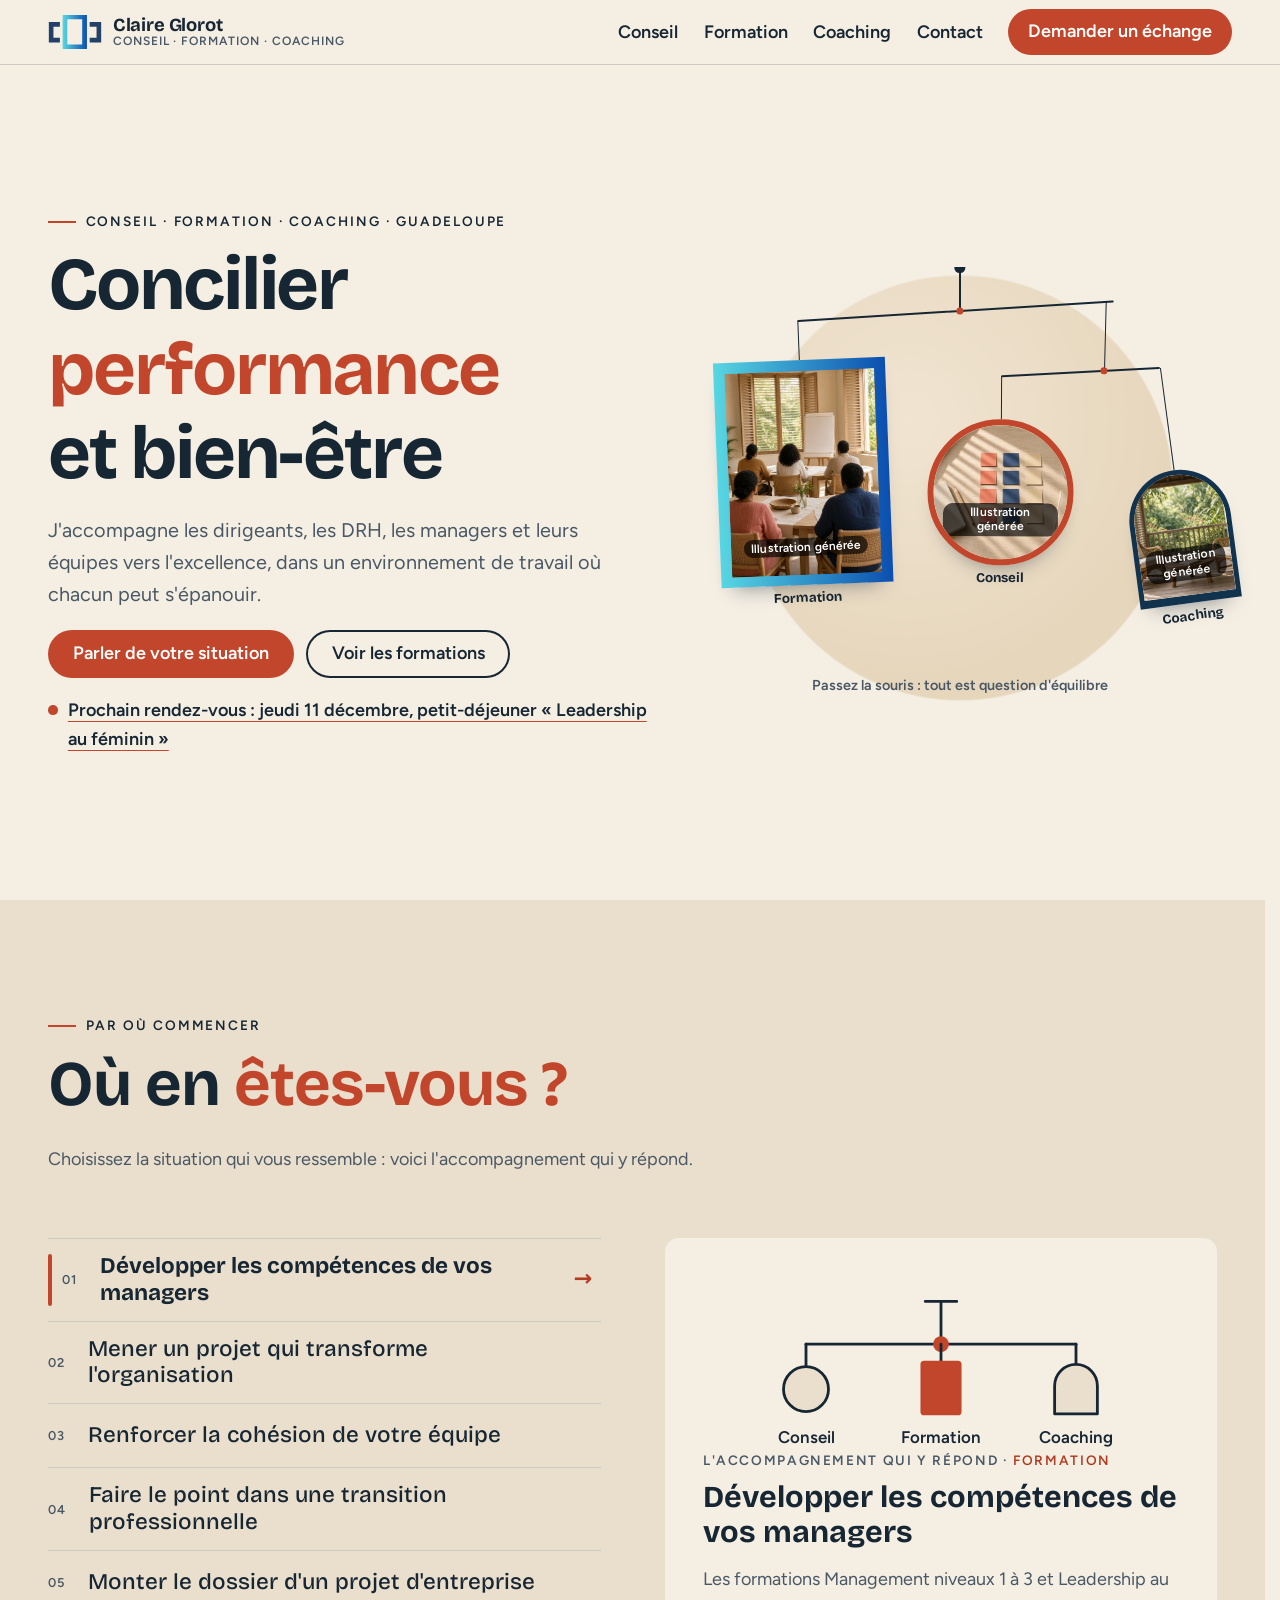
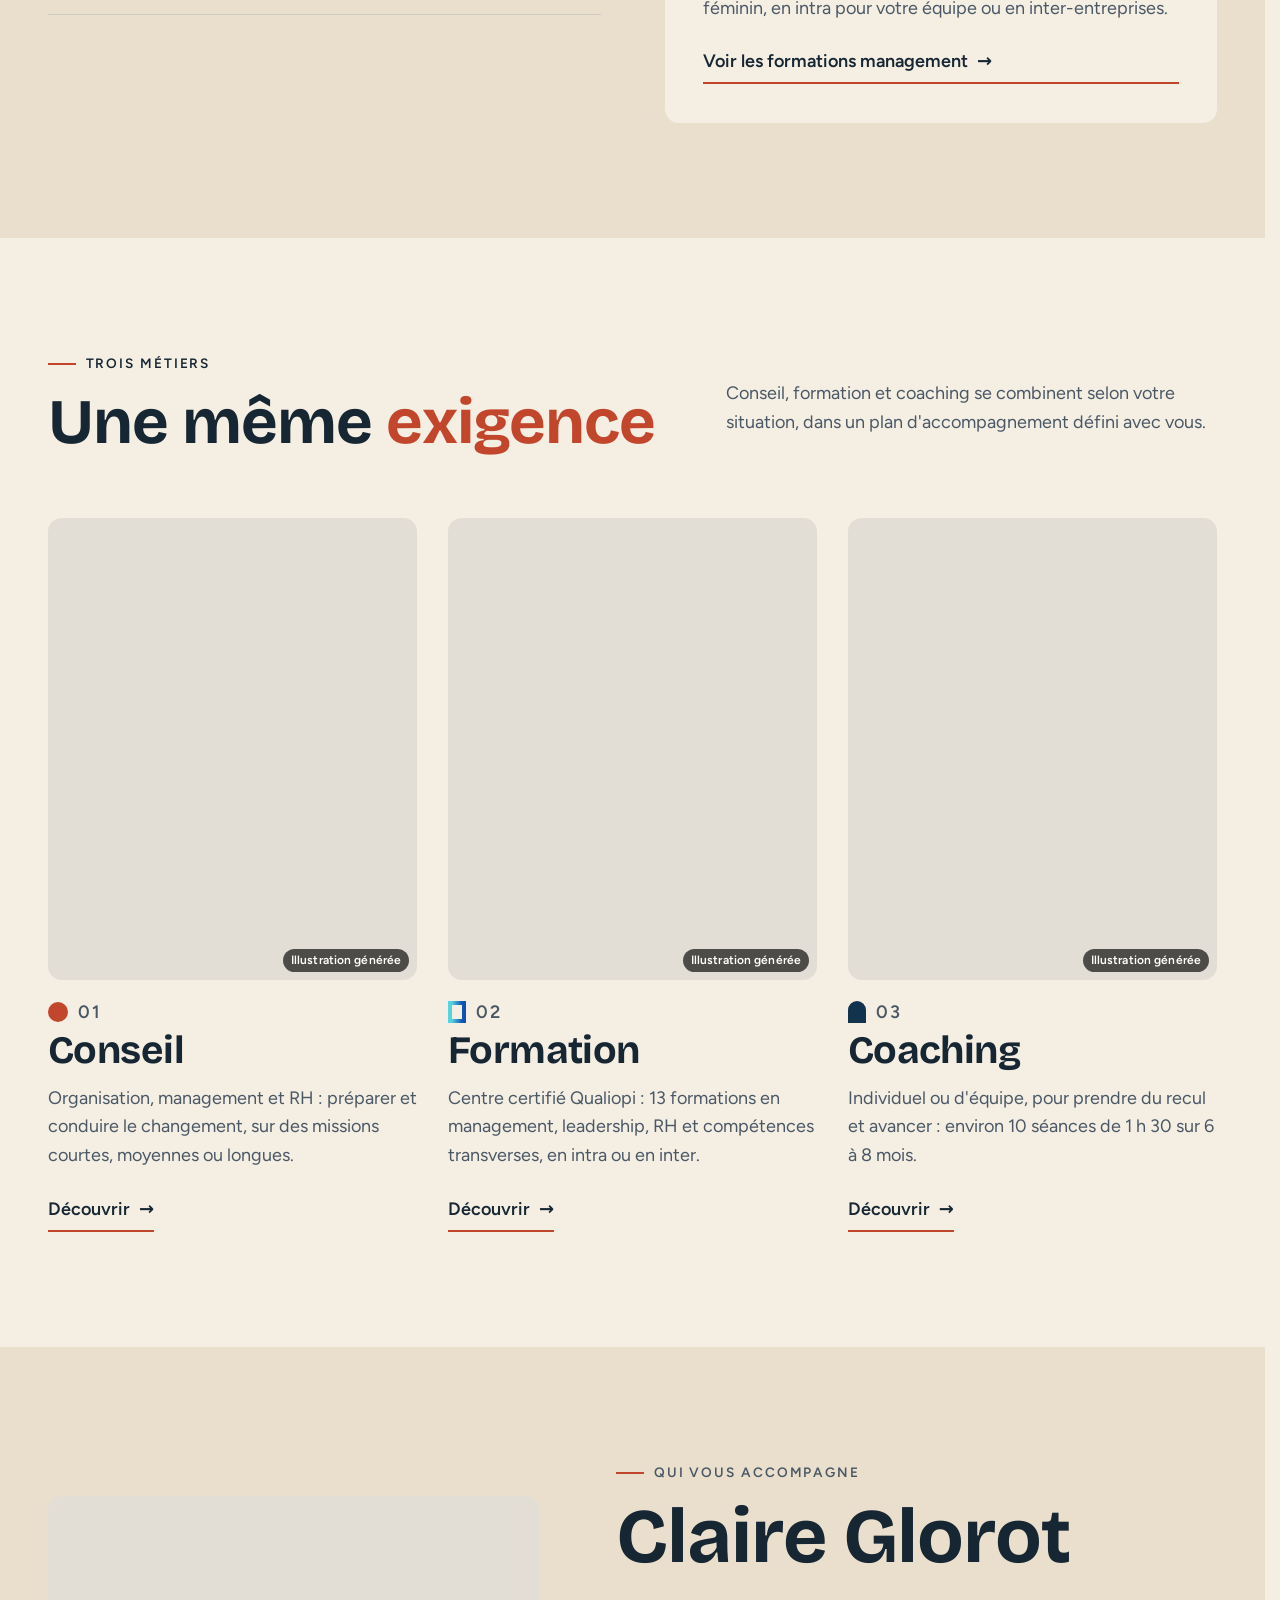
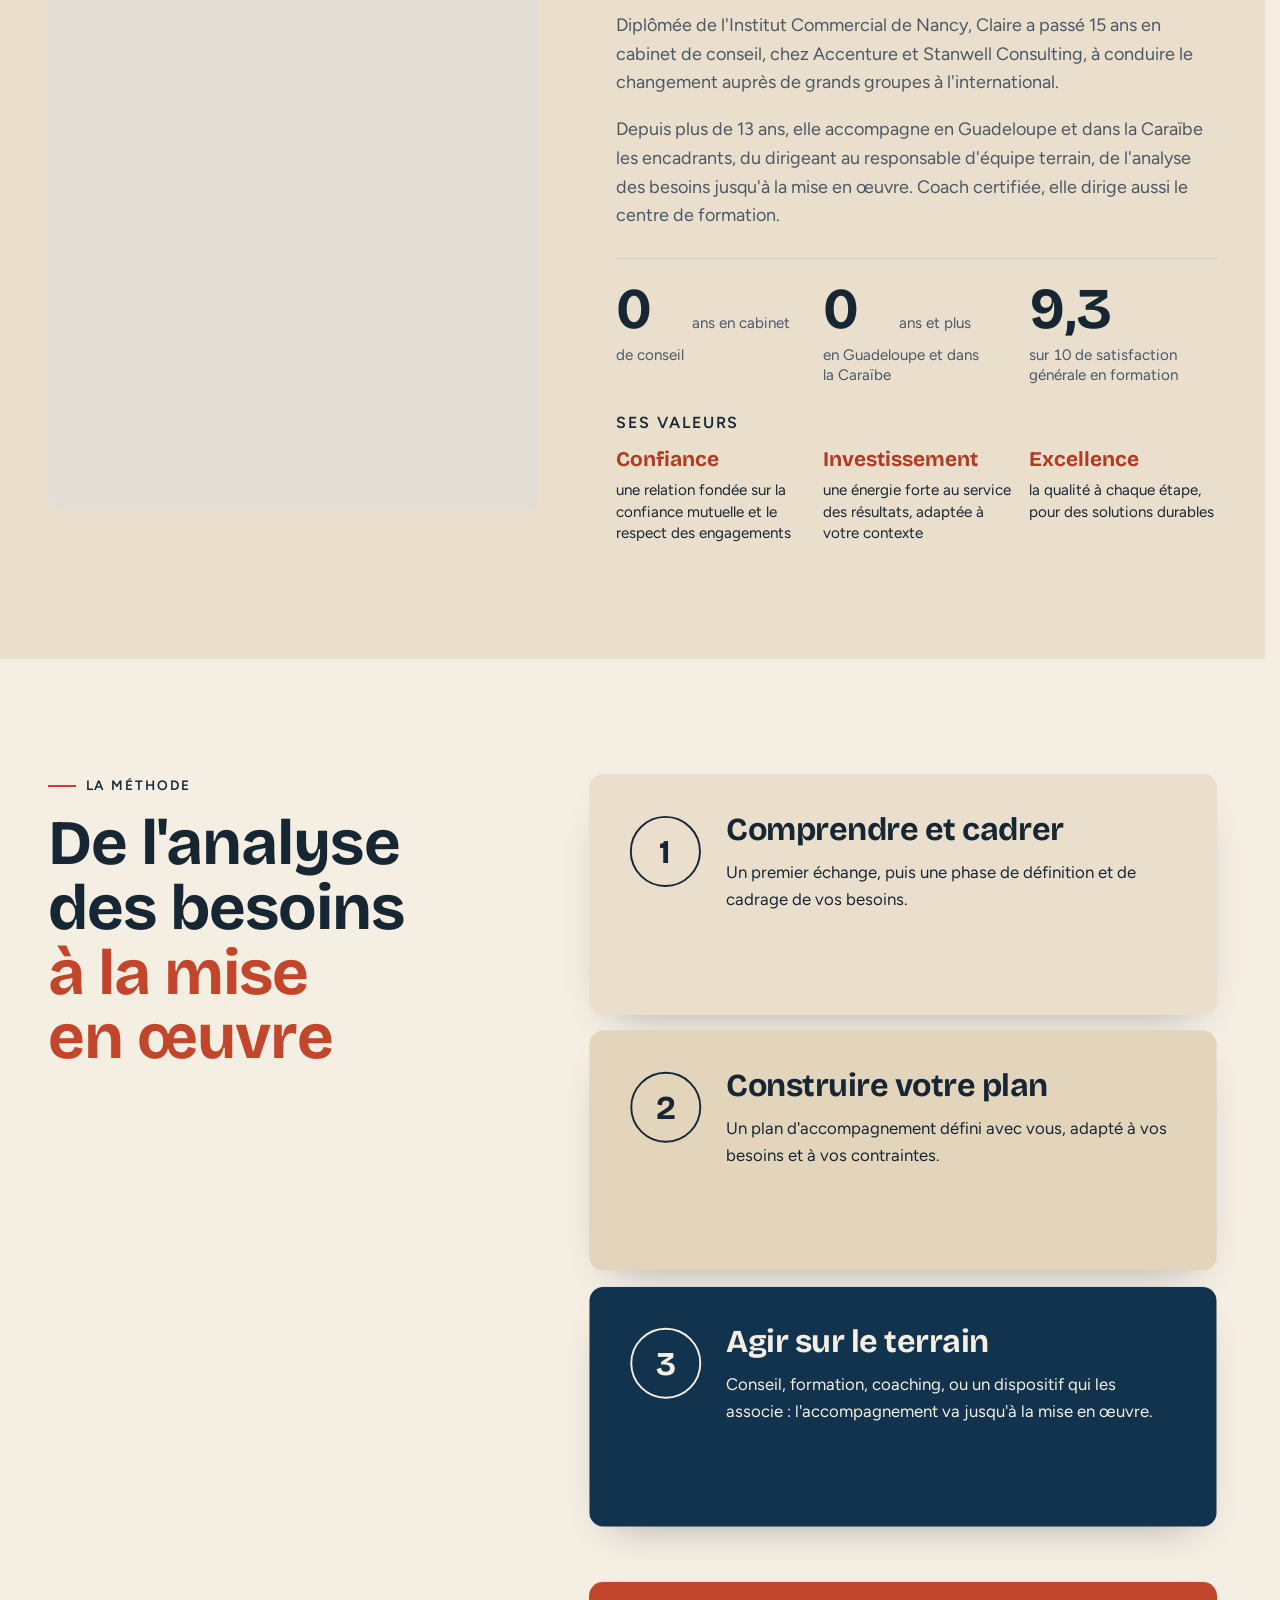
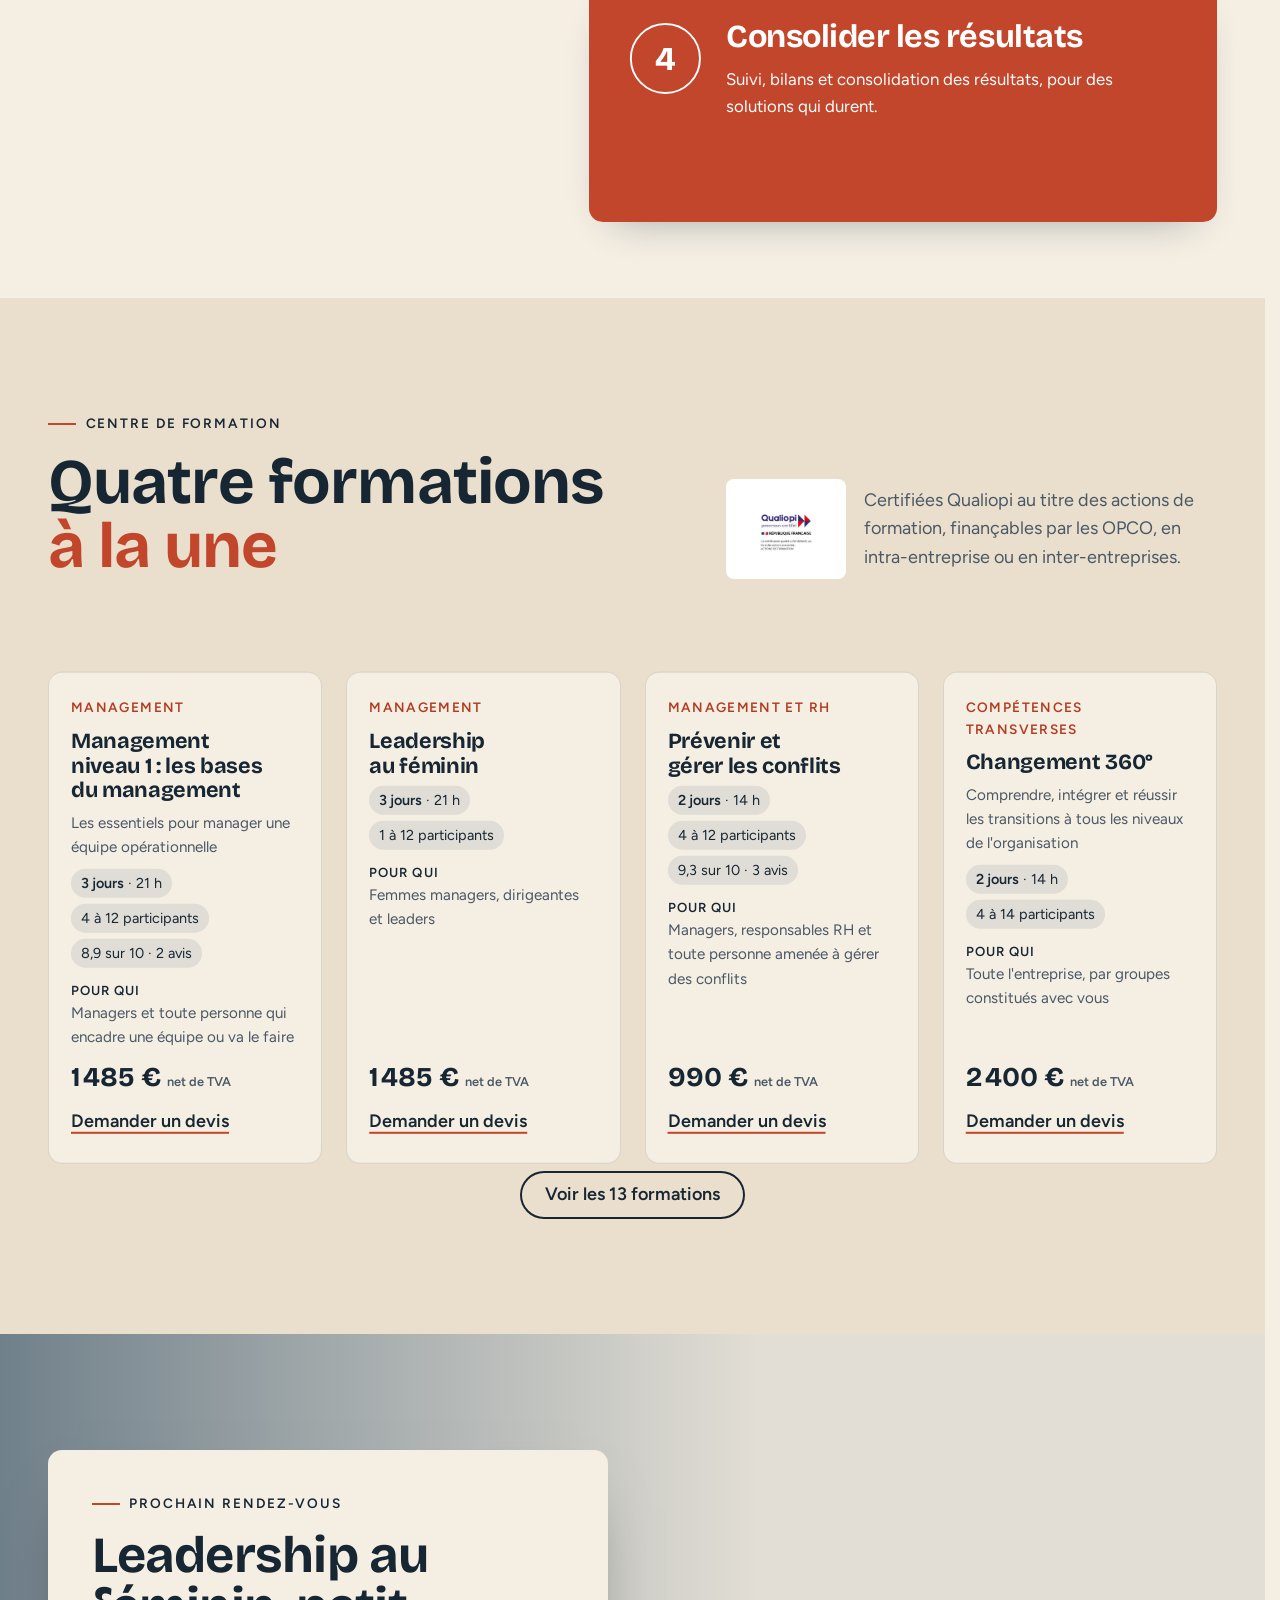
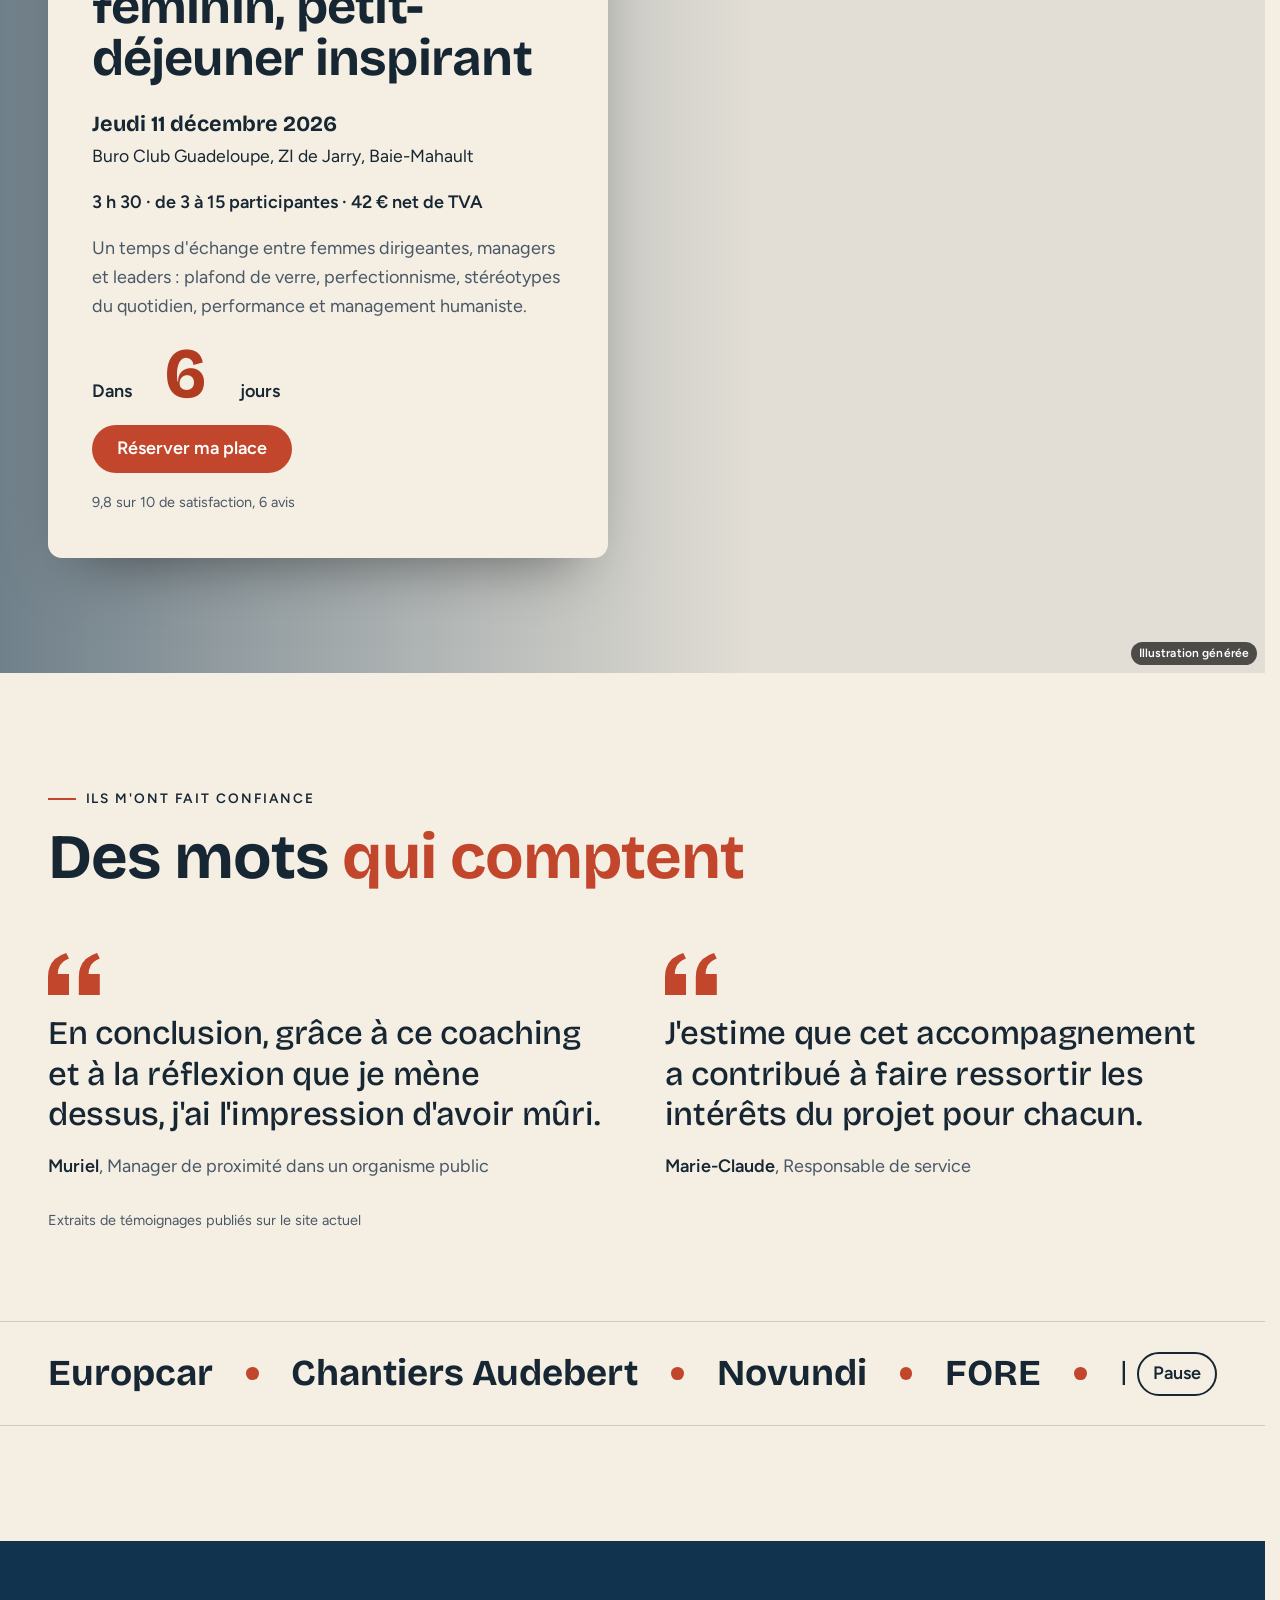
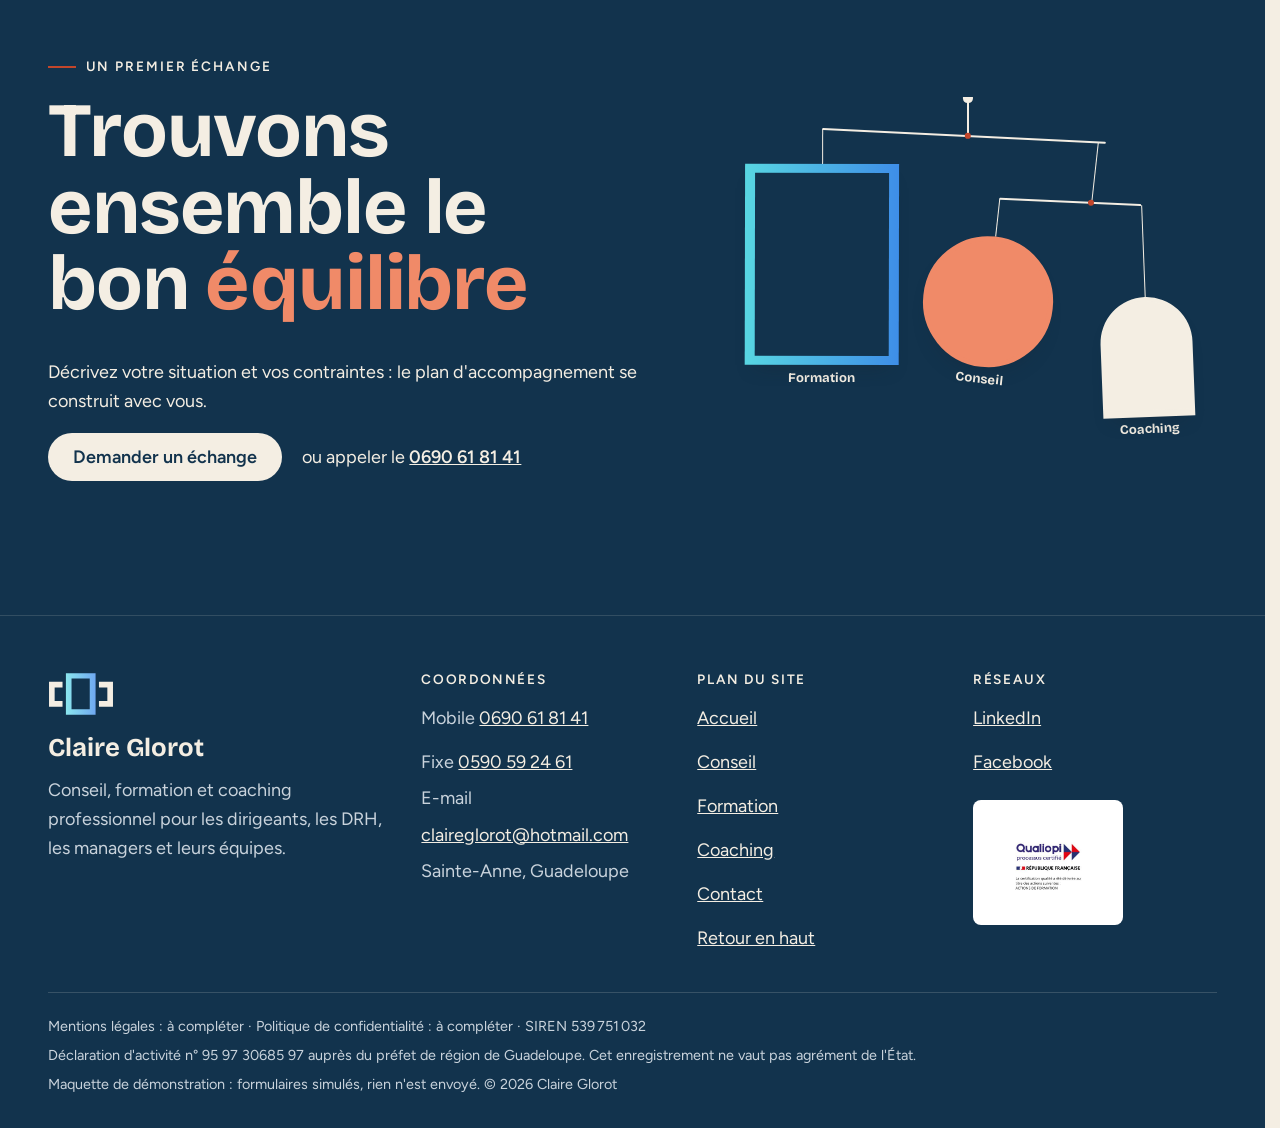
==== commit 89fc315c: "Maquette v2 Claire Glorot" ====
--- a/index.html
+++ b/index.html
@@ -1,5 +1,5 @@
 <!doctype html>
-<html lang="fr" data-v="1" data-curseur>
+<html lang="fr" data-v="2" data-curseur>
 <head>
 <meta charset="utf-8">
 <meta name="viewport" content="width=device-width, initial-scale=1, viewport-fit=cover">
@@ -35,15 +35,15 @@
 })();</script>
 <link rel="preload" href="/assets/fonts/bricolage-700.woff2" as="font" type="font/woff2" crossorigin>
 <link rel="preload" href="/assets/fonts/figtree-400.woff2" as="font" type="font/woff2" crossorigin>
-<link rel="stylesheet" href="/assets/css/socle.css?v=1">
-<link rel="stylesheet" href="/assets/css/modules.css?v=1">
-<link rel="stylesheet" href="/assets/css/site.css?v=1">
-<link rel="modulepreload" href="/assets/js/site.js?v=1">
-<link rel="modulepreload" href="/assets/js/socle/index.js?v=1">
+<link rel="stylesheet" href="/assets/css/socle.css?v=2">
+<link rel="stylesheet" href="/assets/css/modules.css?v=2">
+<link rel="stylesheet" href="/assets/css/site.css?v=2">
+<link rel="modulepreload" href="/assets/js/site.js?v=2">
+<link rel="modulepreload" href="/assets/js/socle/index.js?v=2">
 <script src="/assets/vendor/gsap.min.js" defer></script>
 <script src="/assets/vendor/ScrollTrigger.min.js" defer></script>
 <script src="/assets/vendor/SplitText.min.js" defer></script>
-<script type="module" src="/assets/js/site.js?v=1"></script>
+<script type="module" src="/assets/js/site.js?v=2"></script>
 <meta name="theme-color" content="#F4EEE3">
 <link rel="icon" href="/assets/images/favicon.svg" type="image/svg+xml">
 <link rel="apple-touch-icon" href="/assets/images/apple-touch-icon.png">
@@ -119,9 +119,9 @@
       <a href="/contact#demande" class="bouton" data-libelle="Contact" data-action-principale data-survol="magnetique">Parler de votre situation</a>
       <a href="/formation#catalogue" class="bouton bouton--contour masque-ecran-tres-bas" data-libelle="Formation">Voir les formations</a>
     </p>
-    <p class="hero-info" data-anime="gsap" data-info-cle data-rdv-info><span class="point" aria-hidden="true"></span><span data-rdv-avant>Prochain rendez-vous : jeudi 11 décembre, petit-déjeuner « Leadership au féminin »</span><span data-rdv-apres hidden>Formations certifiées Qualiopi, finançables par les OPCO</span></p>
-  </div>
-  <div class="hero-mobile"><div class="mobile" data-grille="manipuler" data-mobile data-effet="mobile" data-souris data-visuel role="group" aria-label="Mobile en équilibre : conseil, formation et coaching">
+    <p class="hero-info" data-anime="gsap" data-info-cle data-rdv-info><span class="point" aria-hidden="true"></span><a href="#rendez-vous" class="hero-info-lien" data-rdv-avant>Prochain rendez-vous : jeudi 11 décembre, petit-déjeuner « Leadership au féminin »</a><span data-rdv-apres hidden>Formations certifiées Qualiopi, finançables par les OPCO</span></p>
+  </div>
+  <div class="hero-mobile"><span class="hero-soleil" data-effet="soleil" aria-hidden="true"></span><div class="mobile" data-grille="manipuler" data-mobile data-effet="mobile" data-souris data-visuel role="group" aria-label="Mobile en équilibre : conseil, formation et coaching">
   <span class="mobile-crochet" aria-hidden="true"></span>
   <div class="pivot pivot--a" data-pivot data-omega="3.4" data-gain="1">
     <span class="mobile-barre mobile-barre--a" aria-hidden="true"></span>
@@ -166,7 +166,7 @@
       </div>
     </div>
   </div>
-</div></div>
+</div><p class="mobile-indice" data-indice aria-hidden="true">Passez la souris : tout est question d&#39;équilibre</p></div>
 </section>
 <section class="orienteur bande bande--sable" id="situations">
   <div class="conteneur">
@@ -180,14 +180,14 @@
         <button type="button" class="orienteur-bouton" data-situation="managers" data-metier="formation" aria-pressed="true" aria-controls="reponse-managers"><span class="orienteur-num">01</span>Développer les compétences de vos managers</button><button type="button" class="orienteur-bouton" data-situation="projet" data-metier="conseil" aria-pressed="false" aria-controls="reponse-projet"><span class="orienteur-num">02</span>Mener un projet qui transforme l&#39;organisation</button><button type="button" class="orienteur-bouton" data-situation="cohesion" data-metier="coaching" aria-pressed="false" aria-controls="reponse-cohesion"><span class="orienteur-num">03</span>Renforcer la cohésion de votre équipe</button><button type="button" class="orienteur-bouton" data-situation="transition" data-metier="coaching" aria-pressed="false" aria-controls="reponse-transition"><span class="orienteur-num">04</span>Faire le point dans une transition professionnelle</button><button type="button" class="orienteur-bouton" data-situation="dossier" data-metier="conseil" aria-pressed="false" aria-controls="reponse-dossier"><span class="orienteur-num">05</span>Monter le dossier d&#39;un projet d&#39;entreprise</button>
       </div>
       <div class="orienteur-reponses" aria-live="polite">
-        <svg class="balance" viewBox="0 0 320 150" role="img" aria-label="Balance qui penche vers le conseil, la formation ou le coaching" data-effet="orienteur" data-visuel>
-          <path class="balance-pied" d="M160 40 L160 140 M120 142 H200" />
+        <svg class="balance" viewBox="0 0 320 140" role="img" aria-label="Balance qui penche vers le conseil, la formation ou le coaching" data-effet="orienteur" data-visuel>
+          <path class="balance-pied" d="M160 2 V40 M146 2 H174" />
           <g class="balance-fleau" data-balance>
             <path d="M40 40 H280" class="balance-barre" />
             <circle cx="160" cy="40" r="7" class="balance-axe" />
-            <g class="balance-plateau" data-plateau="conseil"><path d="M40 40 L22 82 M40 40 L58 82" /><path d="M14 82 H66 Q40 100 14 82Z" /><text x="40" y="126">Conseil</text></g>
-            <g class="balance-plateau" data-plateau="formation"><path d="M160 40 L160 70" /><rect x="140" y="66" width="40" height="26" rx="4" /><text x="160" y="126">Formation</text></g>
-            <g class="balance-plateau" data-plateau="coaching"><path d="M280 40 L262 82 M280 40 L298 82" /><path d="M254 82 H306 Q280 100 254 82Z" /><text x="280" y="126">Coaching</text></g>
+            <g class="balance-plateau" data-plateau="conseil"><path d="M40 40 V60" /><circle class="forme" cx="40" cy="80" r="20" /><text x="40" y="128">Conseil</text></g>
+            <g class="balance-plateau" data-plateau="formation"><path d="M160 40 V56" /><rect class="forme" x="143" y="56" width="34" height="46" rx="2" /><text x="160" y="128">Formation</text></g>
+            <g class="balance-plateau" data-plateau="coaching"><path d="M280 40 V58" /><path class="forme" d="M261 102 V77 A19 19 0 0 1 299 77 V102 Z" /><text x="280" y="128">Coaching</text></g>
           </g>
         </svg>
         <div class="orienteur-reponse" id="reponse-managers" data-reponse="managers">
@@ -233,7 +233,7 @@
     <img src="/assets/images/grok/axe-conseil-1072.webp" srcset="/assets/images/grok/axe-conseil-480.webp 480w, /assets/images/grok/axe-conseil-800.webp 800w, /assets/images/grok/axe-conseil-1072.webp 1072w" sizes="(max-width: 760px) 100vw, 33vw" alt="Séminaire de direction sur une terrasse couverte" width="1072" height="1340" loading="lazy" decoding="async">
   </picture><figcaption class="mention-ia">Illustration générée</figcaption>
 </figure>
-        <p class="metier-num">01</p>
+        <p class="metier-num"><span class="forme-metier forme-metier--conseil" aria-hidden="true"></span>01</p>
         <h3 class="metier-titre">Conseil</h3>
         <p>Organisation, management et RH : préparer et conduire le changement, sur des missions courtes, moyennes ou longues.</p>
         <a href="/conseil" class="lien-fleche" data-libelle="Conseil">Découvrir<span class="visuellement-cache"> : Conseil</span></a>
@@ -243,7 +243,7 @@
     <img src="/assets/images/grok/axe-formation-1072.webp" srcset="/assets/images/grok/axe-formation-480.webp 480w, /assets/images/grok/axe-formation-800.webp 800w, /assets/images/grok/axe-formation-1072.webp 1072w" sizes="(max-width: 760px) 100vw, 33vw" alt="Atelier de formation devant un mur de notes colorées" width="1072" height="1340" loading="lazy" decoding="async">
   </picture><figcaption class="mention-ia">Illustration générée</figcaption>
 </figure>
-        <p class="metier-num">02</p>
+        <p class="metier-num"><span class="forme-metier forme-metier--formation" aria-hidden="true"></span>02</p>
         <h3 class="metier-titre">Formation</h3>
         <p>Centre certifié Qualiopi : 13 formations en management, leadership, RH et compétences transverses, en intra ou en inter.</p>
         <a href="/formation" class="lien-fleche" data-libelle="Formation">Découvrir<span class="visuellement-cache"> : Formation</span></a>
@@ -253,7 +253,7 @@
     <img src="/assets/images/grok/axe-coaching-1072.webp" srcset="/assets/images/grok/axe-coaching-480.webp 480w, /assets/images/grok/axe-coaching-800.webp 800w, /assets/images/grok/axe-coaching-1072.webp 1072w" sizes="(max-width: 760px) 100vw, 33vw" alt="Une manager de dos face à une grande fenêtre" width="1072" height="1340" loading="lazy" decoding="async">
   </picture><figcaption class="mention-ia">Illustration générée</figcaption>
 </figure>
-        <p class="metier-num">03</p>
+        <p class="metier-num"><span class="forme-metier forme-metier--coaching" aria-hidden="true"></span>03</p>
         <h3 class="metier-titre">Coaching</h3>
         <p>Individuel ou d&#39;équipe, pour prendre du recul et avancer : environ 10 séances de 1 h 30 sur 6 à 8 mois.</p>
         <a href="/coaching" class="lien-fleche" data-libelle="Coaching">Découvrir<span class="visuellement-cache"> : Coaching</span></a>
@@ -383,7 +383,7 @@
       <p class="rdv-details">3 h 30 · de 3 à 15 participantes · 42 € net de TVA</p>
       <p class="rdv-texte">Un temps d&#39;échange entre femmes dirigeantes, managers et leaders : plafond de verre, perfectionnisme, stéréotypes du quotidien, performance et management humaniste.</p>
       <div class="rdv-avant">
-        <p class="rdv-compte" data-effet="compte-a-rebours" aria-live="off"><span class="rdv-dans">Dans</span> <strong data-rdv-jours>21</strong> <span data-rdv-mot>jours</span></p>
+        <p class="rdv-compte" data-effet="compte-a-rebours" aria-live="off"><span class="rdv-dans">Dans</span> <strong data-rdv-jours>18</strong> <span data-rdv-mot>jours</span></p>
         <p><a href="/contact?sujet=petit-dejeuner&amp;formation=petit-dejeuner#demande" class="bouton" data-libelle="Contact" data-survol="magnetique">Réserver ma place</a></p>
       </div>
       <div class="rdv-apres" hidden>
--- a/assets/css/site.css
+++ b/assets/css/site.css
@@ -91,50 +91,64 @@
 .hero-info { display: flex; align-items: baseline; font-weight: 600; max-width: 36em; margin: 0; }
 html.js:not(.secours):not([data-arrivee="retour"]) .hero-ligne { transform: translateY(110%); }
 html.js:not(.secours):not([data-arrivee="retour"]) :is(.hero-intro, .hero-actions, .hero-info) { opacity: 0; }
-.hero-mobile { width: 100%; max-width: 640px; justify-self: center; }
+.hero-mobile { position: relative; width: 100%; max-width: 640px; justify-self: center; }
+/* Le soleil : un grand disque doux derrière le mobile, qui glisse au défilement. */
+.hero-soleil { position: absolute; left: 50%; top: 50%; width: 82%; aspect-ratio: 1; margin: -41% 0 0 -41%; border-radius: 50%; background: radial-gradient(circle at 38% 34%, #F1E5D2, #E6D6BC 70%); pointer-events: none; }
+.hero-mobile .mobile { position: relative; }
+.mobile-indice { position: relative; margin: 4px 0 0; text-align: center; font-weight: 600; font-size: .9rem; color: var(--texte-doux); transition: opacity .6s; }
+.mobile-indice.vu { opacity: 0; }
+@media (hover: none) { .mobile-indice { display: none; } }
 .hero, .appel { overflow-x: clip; }
 /* Mobile étroit : les petites pièces deviennent des formes pleines (la photo n'y serait qu'une vignette illisible). */
 @container (max-width: 480px) {
-  .piece--rond .media, .piece--arche .media { display: none; }
+  .piece--arche .media { display: none; }
+  .piece--arche .piece-forme { background: var(--ocean); }
+}
+@container (max-width: 400px) {
+  .piece--rond .media { display: none; }
   .piece--rond .piece-forme { background: var(--corail); }
-  .piece--arche .piece-forme { background: var(--ocean); }
 }
 
 .mobile { position: relative; width: 100%; aspect-ratio: 600 / 470; container-type: inline-size; user-select: none; }
-.mobile-crochet { position: absolute; left: 46.667cqw; top: 0; width: .34cqw; height: 9.333cqw; margin-left: -.17cqw; background: var(--fil); }
+.mobile-crochet { position: absolute; left: 50cqw; top: 0; width: .34cqw; height: 8.333cqw; margin-left: -.17cqw; background: var(--fil); }
 .mobile-crochet::before { content: ''; position: absolute; left: 50%; top: -.2cqw; width: 2.2cqw; height: 1.2cqw; transform: translateX(-50%); border-radius: 0 0 1cqw 1cqw; background: var(--fil); }
 .pivot { position: absolute; left: 0; top: 0; width: 0; height: 0; }
 .mobile-barre, .mobile-fil { position: absolute; background: var(--fil); }
 .mobile-barre { top: -.28cqw; height: .56cqw; border-radius: .6cqw; }
 .mobile-barre::before { content: ''; position: absolute; left: 50%; top: 50%; width: 1.4cqw; height: 1.4cqw; border-radius: 50%; background: var(--corail); transform: translate(-50%, -50%); }
 .mobile-fil { left: -.1cqw; top: 0; width: .2cqw; }
-.pivot--a { left: 46.667cqw; top: 9.333cqw; }
-.mobile-barre--a { left: -30cqw; width: 58.333cqw; }
-.mobile-barre--a::before { left: 51.4%; }
-.pivot--a1 { left: -30cqw; }
-.mobile-fil--a1 { height: 8.333cqw; }
+.pivot--a { left: 50cqw; top: 8.333cqw; }
+.mobile-barre--a { left: -31.667cqw; width: 61.667cqw; }
+.mobile-barre--a::before { left: 51.35%; }
+.pivot--a1 { left: -31.667cqw; }
+.mobile-fil--a1 { height: 7.667cqw; }
 .pivot--a2 { left: 28.333cqw; }
-.mobile-fil--a2 { height: 15cqw; }
-.pivot--b { top: 15cqw; }
-.mobile-barre--b { left: -20cqw; width: 35.833cqw; }
-.mobile-barre--b::before { left: 55.8%; }
+.mobile-fil--a2 { height: 13.333cqw; }
+.pivot--b { top: 13.333cqw; }
+.mobile-barre--b { left: -20cqw; width: 30.833cqw; }
+.mobile-barre--b::before { left: 64.9%; }
 .pivot--b1 { left: -20cqw; }
-.mobile-fil--b1 { height: 10cqw; }
-.pivot--b2 { left: 15.833cqw; }
-.mobile-fil--b2 { height: 21.667cqw; }
+.mobile-fil--b1 { height: 8.333cqw; }
+.pivot--b2 { left: 10.833cqw; }
+.mobile-fil--b2 { height: 20cqw; }
 .mobile-fil--perle, .mobile-perle { display: none; }
 .piece { position: absolute; display: block; text-decoration: none; color: var(--texte); }
 .piece:focus-visible { outline-offset: 6px; }
-.piece-forme { display: block; position: relative; overflow: hidden; }
+.piece-forme { display: block; position: relative; overflow: hidden; box-shadow: 0 2.6cqw 4cqw -2.6cqw rgba(23, 38, 51, .5); transition: transform .5s var(--courbe); }
+.piece:hover .piece-forme, .piece:focus-visible .piece-forme { transform: scale(1.04); }
+.piece .media img { transition: transform .8s var(--courbe); }
+.piece:hover .media img { transform: scale(1.08); }
 .piece .media { width: 100%; height: 100%; border-radius: 0; }
 .piece .mention-ia { left: 50%; right: auto; bottom: 9%; transform: translateX(-50%); width: max-content; max-width: 86%; font-size: 12px; line-height: 1.2; padding: 2px 7px; white-space: normal; text-align: center; border-radius: 10px; }
 .piece-nom { display: block; margin-top: 1.2cqw; text-align: center; font-family: var(--police-titres); font-weight: 700; font-size: max(13px, 2.6cqw); line-height: 1.1; }
-.piece--cadre { left: -14.667cqw; top: 8.333cqw; width: 29.333cqw; }
-.piece--cadre .piece-forme { aspect-ratio: 176 / 232; padding: 2cqw; background: linear-gradient(90deg, var(--cyan), var(--bleu)); }
-.piece--rond { left: -12.5cqw; top: 10cqw; width: 25cqw; }
+.piece--cadre { left: -16.667cqw; top: 7.667cqw; width: 33.333cqw; }
+.piece--cadre .piece-forme { aspect-ratio: 200 / 262; padding: 2cqw; background: linear-gradient(90deg, var(--cyan), var(--bleu)); }
+.piece--rond { left: -14.167cqw; top: 8.333cqw; width: 28.333cqw; }
 .piece--rond .piece-forme { aspect-ratio: 1; border-radius: 50%; border: 1.2cqw solid var(--corail); }
-.piece--arche { left: -8.333cqw; top: 21.667cqw; width: 16.667cqw; }
-.piece--arche .piece-forme { aspect-ratio: 100 / 130; border-radius: 999px 999px 0 0; border: 1cqw solid var(--ocean); border-bottom-width: 1.6cqw; }
+.piece--rond .mention-ia { bottom: 17%; }
+.piece--arche .mention-ia { bottom: 12%; }
+.piece--arche { left: -10cqw; top: 20cqw; width: 20cqw; }
+.piece--arche .piece-forme { aspect-ratio: 120 / 156; border-radius: 999px 999px 0 0; border: 1cqw solid var(--ocean); border-bottom-width: 1.6cqw; }
 .piece:hover .piece-nom { color: var(--corail-fonce); }
 /* Petit mobile de l'appel final : formes pleines, sans photo. */
 .mobile--simple .piece--cadre .piece-forme { background: linear-gradient(90deg, var(--cyan), #3E8EE8); }
@@ -167,8 +181,8 @@
 .orienteur-texte { color: var(--texte-doux); }
 .balance { width: min(100%, 360px); height: auto; margin: 0 auto 16px; overflow: visible; }
 .balance path, .balance circle, .balance rect { fill: none; stroke: var(--texte); stroke-width: 2.5; stroke-linecap: round; stroke-linejoin: round; }
-.balance-plateau path:last-of-type, .balance-plateau rect { fill: var(--sable2); }
-.balance-plateau.actif path:last-of-type, .balance-plateau.actif rect { fill: var(--corail); stroke: var(--corail); }
+.balance .forme { fill: var(--sable2); transition: fill .4s, stroke .4s; }
+.balance-plateau.actif .forme { fill: var(--corail); stroke: var(--corail); }
 .balance text { font-family: var(--police-texte); font-weight: 600; font-size: 15px; text-anchor: middle; fill: var(--texte); stroke: none; }
 .balance-axe { fill: var(--corail) !important; stroke: none !important; }
 .balance-fleau { transform-box: view-box; transform-origin: 160px 40px; }
@@ -176,7 +190,14 @@
 /* ===== Trois métiers ===== */
 .metiers-grille { display: grid; grid-template-columns: repeat(3, minmax(0, 1fr)); gap: clamp(16px, 2.4vw, 32px); }
 .metier-media { aspect-ratio: 4 / 5; margin-bottom: 18px; }
-.metier-num { margin: 0 0 .2em; font-weight: 600; letter-spacing: .12em; color: var(--texte-doux); }
+.metier-num { display: flex; align-items: center; gap: 10px; margin: 0 0 .2em; font-weight: 600; letter-spacing: .12em; color: var(--texte-doux); }
+/* Les trois formes du mobile désignent les trois métiers partout : rond (conseil), cadre (formation), arche (coaching). */
+.forme-metier { display: inline-block; width: 18px; height: 22px; flex: none; }
+.forme-metier--conseil { width: 20px; height: 20px; border-radius: 50%; background: var(--corail); }
+.forme-metier--formation { border: 4px solid; border-image: linear-gradient(90deg, var(--cyan), var(--bleu)) 1; }
+.forme-metier--coaching { border-radius: 999px 999px 0 0; background: var(--ocean); }
+.metier { position: relative; }
+.hero-info-lien { color: inherit; text-decoration: underline; text-decoration-color: var(--corail); text-underline-offset: .25em; }
 .metier-titre { font-size: clamp(1.8rem, 1.3rem + 1.4vw, 2.6rem); margin-bottom: .3em; }
 .metier p:not(.metier-num) { color: var(--texte-doux); }
 
@@ -212,7 +233,8 @@
 .fiche-cadre { display: flex; }
 .fiche { position: relative; display: flex; flex-direction: column; width: 100%; padding: 24px 22px 20px; border-radius: var(--rayon); background: var(--sable); border: 1px solid color-mix(in srgb, var(--texte) 12%, transparent); transition: transform .35s var(--courbe), box-shadow .35s var(--courbe); }
 .bande:not(.bande--sable) .fiche { background: #FBF7F0; }
-.fiche:hover { box-shadow: 0 20px 40px -28px rgba(23, 38, 51, .6); }
+.fiche:hover { box-shadow: 0 22px 44px -26px rgba(23, 38, 51, .55); }
+.cff__fiche.fiche:hover, .fiche-cadre .fiche:hover { border-color: color-mix(in srgb, var(--corail) 45%, transparent); }
 .fiche-cat { margin: 0 0 10px; font-size: .85rem; font-weight: 600; letter-spacing: .1em; text-transform: uppercase; color: var(--corail-fonce); }
 .fiche-date { color: var(--texte); }
 .fiche-titre { font-size: 1.35rem; line-height: 1.15; margin-bottom: .35em; }
@@ -323,13 +345,13 @@
 .ouvre-legende { position: absolute; left: var(--gouttiere); bottom: calc(var(--barres-h) + 28px); z-index: 2; margin: 0; max-width: 24em; padding: 14px 20px; border-radius: var(--rayon); background: var(--sable); font-family: var(--police-titres); font-weight: 500; font-size: clamp(1.1rem, 1rem + .6vw, 1.5rem); line-height: 1.2; }
 :is(html.secours, html:not(.js)) .ouvre-mot { display: none; }
 /* Coaching : chiffres géants et arche. */
-.ouverture--chiffres { display: grid; grid-template-columns: minmax(0, 1.15fr) minmax(0, .7fr) minmax(0, .8fr); gap: clamp(20px, 3vw, 56px); align-items: center; min-height: min(100svh, 940px); }
+.ouverture--chiffres { display: grid; grid-template-columns: minmax(0, 1.1fr) minmax(0, .62fr) minmax(0, .95fr); gap: clamp(20px, 3vw, 56px); align-items: center; min-height: min(100svh, 940px); }
 .chiffres-geants { display: grid; gap: 18px; }
 .geant { margin: 0; display: grid; }
 .geant-chiffre { display: block; font-family: var(--police-titres); font-weight: 700; font-size: clamp(4.4rem, min(11vw, 17vh), 11rem); line-height: 1.02; letter-spacing: -.04em; color: var(--corail); font-variant-numeric: tabular-nums; }
 .geant--2 .geant-chiffre { color: var(--ocean); font-size: clamp(3.2rem, min(7vw, 11vh), 7rem); }
 .geant-mot { display: block; margin-top: .35em; font-weight: 600; max-width: 12em; }
-.arche-media { aspect-ratio: 3 / 4; border-radius: 999px 999px var(--rayon) var(--rayon); max-height: 74svh; width: 100%; }
+.arche-media { aspect-ratio: 3 / 4; border-radius: 999px 999px var(--rayon) var(--rayon); max-height: 78svh; width: 100%; box-shadow: 0 30px 60px -36px rgba(23, 38, 51, .55); }
 /* Contact. */
 .contact-media { aspect-ratio: 4 / 5; }
 .contact-coord { margin-top: 18px; }
@@ -352,12 +374,22 @@
 .mission-num { display: block; font-family: var(--police-titres); font-weight: 700; font-size: 2.6rem; line-height: 1; color: var(--corail); margin-bottom: 14px; }
 .mission-etape h3 { font-size: 1.5rem; }
 .mission-etape p { color: var(--texte-doux); margin: 0; }
-.durees { max-width: 760px; }
-.durees-svg { width: 100%; height: auto; overflow: visible; }
-.durees-svg path { fill: none; stroke: var(--corail); stroke-width: 2.5; stroke-linecap: round; }
-.durees-svg .durees-ligne { stroke: var(--texte); stroke-width: 2; }
-.durees-svg circle { fill: var(--ocean); }
-.durees-svg text { font-family: var(--police-texte); font-weight: 600; font-size: 16px; text-anchor: middle; fill: var(--texte); }
+/* La frise d'une mission : une piste qui se remplit au défilement, chaque étape s'allume quand elle est atteinte. */
+.frise { position: relative; }
+.frise-piste { position: absolute; left: 0; right: 0; top: 0; height: 4px; border-radius: 4px; background: color-mix(in srgb, var(--texte) 14%, transparent); overflow: hidden; }
+.frise-plein { position: absolute; inset: 0; background: linear-gradient(90deg, var(--corail), var(--corail-fonce)); transform-origin: 0 50%; transform: scaleX(0); }
+html:not(.js) .frise-plein, html.secours .frise-plein { transform: none; }
+.frise .mission-etape { border-top: 0; padding-top: 26px; }
+.mission-num { transition: color .4s var(--courbe); color: #6F7B87; }
+html:not(.js) .mission-num, .mission-etape.atteinte .mission-num { color: var(--corail-fonce); }
+.durees { display: grid; grid-template-columns: auto minmax(0, 1fr); gap: 10px 28px; align-items: center; max-width: 900px; padding: 24px 28px; border-radius: var(--rayon); background: var(--sable2); }
+.durees .surtitre { margin: 0; grid-column: 1 / -1; }
+.durees-liste { list-style: none; margin: 0; padding: 0; display: flex; flex-wrap: wrap; gap: 10px 26px; align-items: end; font-family: var(--police-titres); font-weight: 700; font-size: 1.2rem; }
+.durees-liste li { display: grid; gap: 6px; }
+.duree-barre { display: block; height: 10px; border-radius: 6px; background: var(--ocean); }
+.duree-barre--1 { width: 48px; } .duree-barre--2 { width: 96px; } .duree-barre--3 { width: 160px; background: var(--corail); }
+.durees-texte { margin: 0; color: var(--texte-doux); }
+@media (max-width: 760px) { .durees { grid-template-columns: minmax(0, 1fr); } .frise-piste { display: none; } .frise .mission-etape { border-top: 3px solid var(--texte); padding-top: 18px; } }
 .territoire { overflow: hidden; }
 .mots-geants { margin-bottom: clamp(24px, 4vw, 48px); color: #6B7C8C; }
 .mots-geants p { font-family: var(--police-titres); font-weight: 700; font-size: clamp(3.6rem, 10vw, 10rem); line-height: 1.02; letter-spacing: -.03em; }
@@ -407,9 +439,12 @@
 .themes-grille { display: grid; grid-template-columns: repeat(3, minmax(0, 1fr)); gap: clamp(16px, 2.4vw, 32px); }
 .theme { padding: 28px; border-radius: var(--rayon); background: var(--sable); }
 .theme-forme { width: 64px; height: 64px; margin-bottom: 14px; }
-.theme:nth-child(1) .theme-forme * { fill: var(--corail); }
-.theme:nth-child(2) .theme-forme * { fill: none; stroke: var(--bleu); stroke-width: 8; }
-.theme:nth-child(3) .theme-forme * { fill: var(--ocean); }
+.theme-forme path { fill: var(--ocean); }
+.theme:nth-child(2) .theme-forme path { fill: var(--corail-fonce); }
+.theme:nth-child(3) .theme-forme path { fill: #2E5B7C; }
+.theme-forme text { font-family: var(--police-titres); font-weight: 700; font-size: 26px; text-anchor: middle; fill: var(--sable); }
+.theme { transition: transform .5s var(--courbe); }
+.theme:hover { transform: translateY(-4px); }
 .theme h3 { font-size: 1.6rem; }
 .equipe-grille { display: grid; grid-template-columns: minmax(0, 1.1fr) minmax(0, 1fr); gap: clamp(28px, 5vw, 80px); align-items: center; }
 .equipe-media { aspect-ratio: 3 / 2; }
@@ -430,6 +465,8 @@
 .carte-ile { fill: var(--sable2); stroke: var(--ocean); stroke-width: 3; stroke-linejoin: round; }
 .carte-trajet { fill: none; stroke: var(--corail); stroke-width: 6; stroke-linecap: round; }
 .carte-point { fill: var(--corail); stroke: var(--sable); stroke-width: 5; }
+.carte-onde { fill: none; stroke: var(--corail); stroke-width: 4; transform-box: fill-box; transform-origin: center; animation: onde 2.6s var(--courbe) infinite; }
+@keyframes onde { from { transform: scale(.6); opacity: .9; } to { transform: scale(2.6); opacity: 0; } }
 .carte-point--2 { fill: var(--ocean); }
 .carte-nom { font-family: var(--police-titres); font-weight: 700; font-size: 44px; fill: var(--texte); paint-order: stroke; stroke: var(--sable); stroke-width: 12px; stroke-linejoin: round; }
 
@@ -455,6 +492,15 @@
   .hero { grid-template-columns: minmax(0, 1fr); align-content: start; gap: 8px; padding-top: calc(var(--entete-h) + 20px); }
   .hero-titre { font-size: clamp(2.7rem, 13vw, 4rem); }
   .hero-mobile { max-width: 440px; margin-top: 18px; }
+  .hero-surtitre { display: none; }
+  .hero-actions .bouton { padding-inline: 18px; }
+  /* Rendez-vous : la photo en haut, la carte qui vient la chevaucher. */
+  .rdv--photo { display: block; min-height: 0; padding-top: 0; background-color: transparent; }
+  .rdv--photo .rdv-media { position: relative !important; inset: auto; height: auto; aspect-ratio: 4 / 3.4; z-index: 0; }
+  .rdv--photo .rdv-media::after { display: none; }
+  .rdv--photo .rdv-media img { object-position: 50% 80%; }
+  .rdv--photo .mention-ia { top: 10px; bottom: auto; }
+  .rdv--photo .rdv-grille { margin-top: -64px; z-index: 1; }
   .orienteur-grille, .claire-grille, .methode-grille, .appel-grille, .cycle-grille, .engagements-grille, .deroule-grille, .equipe-grille, .acces-grille { grid-template-columns: minmax(0, 1fr); }
   .orienteur-reponses, .methode-tete, .garanties, .deroule-image, .demande .fpe__tete { position: static; }
   .metiers-grille, .temoignages, .formats-grille, .themes-grille, .paroles-grille { grid-template-columns: minmax(0, 1fr); }
@@ -469,8 +515,6 @@
   .metier-media { aspect-ratio: 4 / 3; }
   .etape { grid-template-columns: minmax(0, 1fr); gap: 10px; min-height: 0; }
   .engagements-liste { grid-template-columns: minmax(0, 1fr); }
-  .rdv--photo { align-items: end; padding-top: 34svh; }
-  .rdv-media::after { background: linear-gradient(180deg, rgba(18, 51, 77, 0) 30%, rgba(18, 51, 77, .5)); }
   .rdv:not(.rdv--photo) .rdv-carte { grid-template-columns: minmax(0, 1fr); }
   .rdv:not(.rdv--photo) .rdv-carte > * { grid-column: 1 !important; grid-row: auto !important; }
   .appel .mobile { max-width: 340px; }
